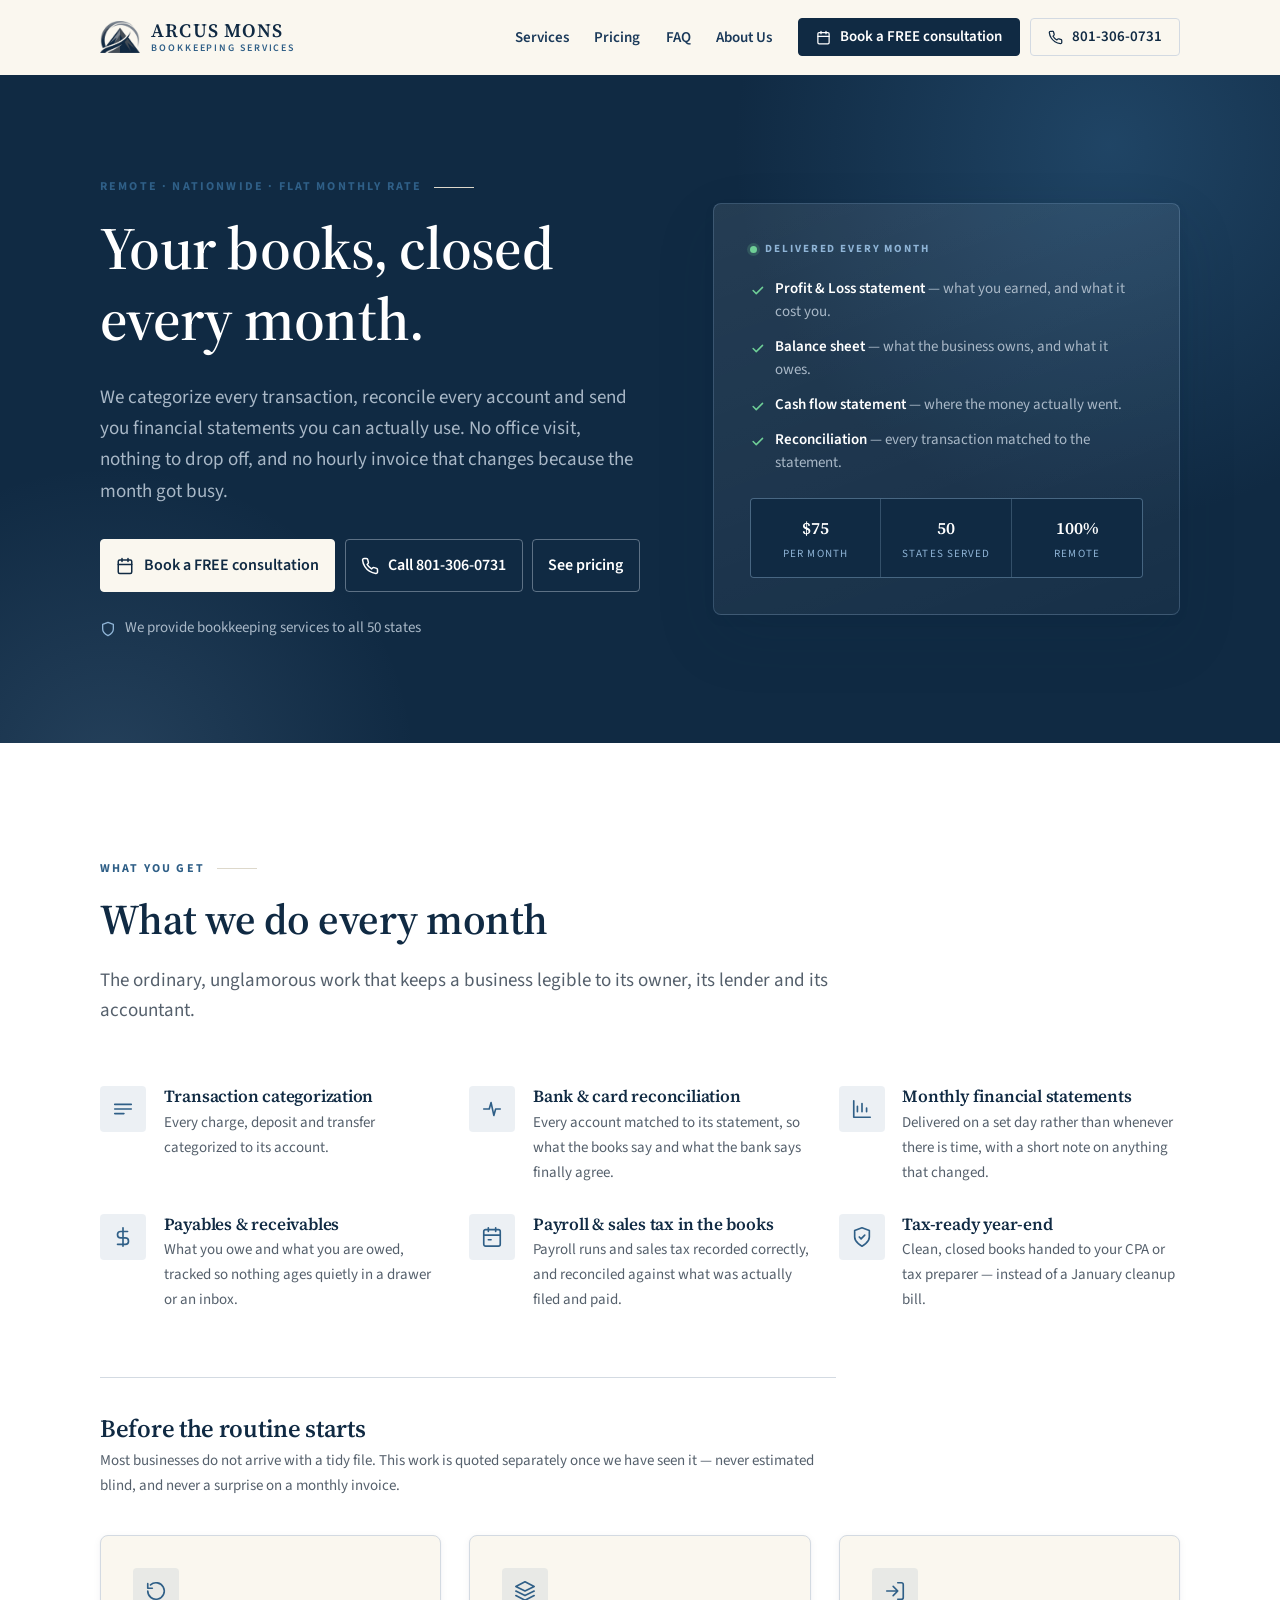
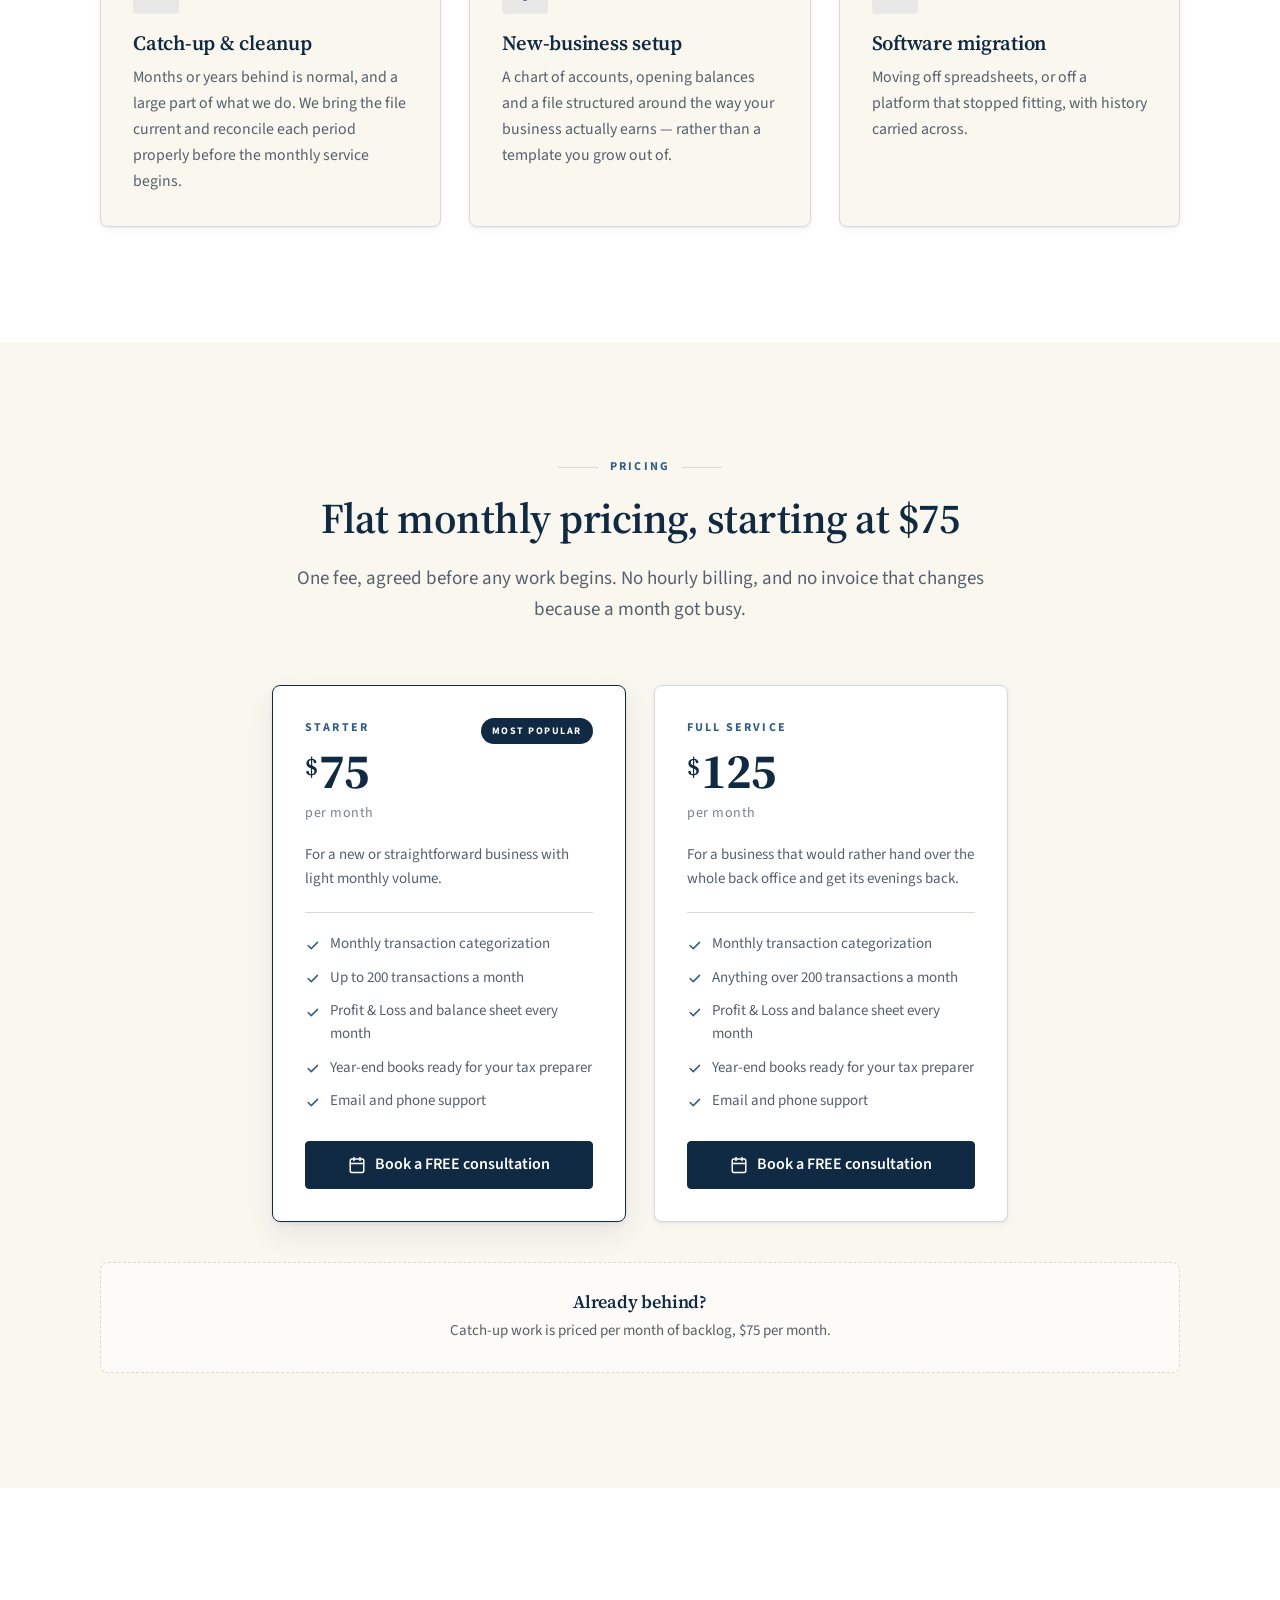
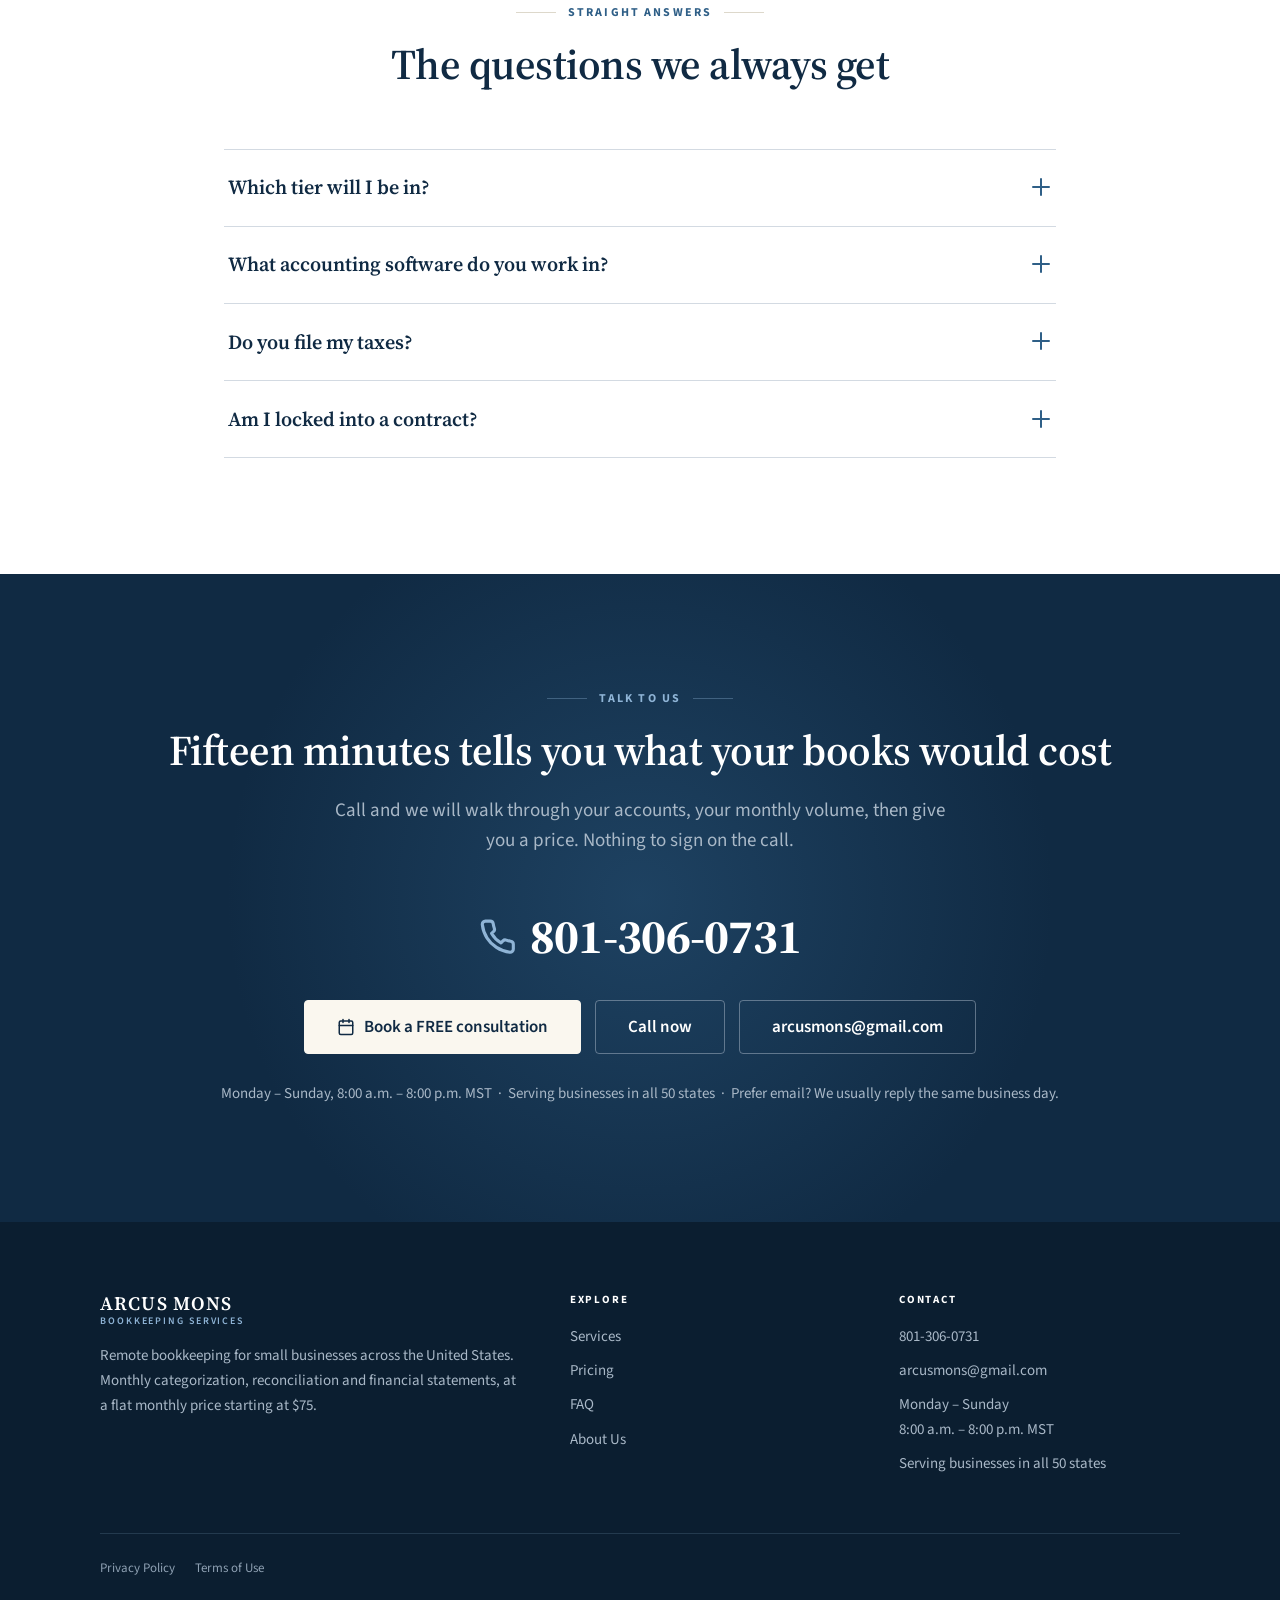
==== index.html @ cad673e1 "changed working" ====
<!DOCTYPE html>
<html lang="en">
<head>
<meta charset="utf-8">
<meta name="viewport" content="width=device-width, initial-scale=1, viewport-fit=cover">

<!-- Google tag (gtag.js) -->
<script async src="https://www.googletagmanager.com/gtag/js?id=AW-18416052351"></script>
<script>
  window.dataLayer = window.dataLayer || [];
  function gtag(){dataLayer.push(arguments);}
  gtag('js', new Date());
  gtag('config', 'AW-18416052351');
  gtag('config', 'G-J8EV4GTTF0');
</script>

<!--
  ==========================================================================
  No [PLACEHOLDER] text remains in this file. privacy.html and terms.html
  still carry a few — search those for "[PLACEHOLDER" if you touch them.

    www.arcusmons.com   the domain, used in the canonical link, the Open
                        Graph / Twitter URLs and the structured data below.
                        Also appears in sitemap.xml and robots.txt.

  Phone, email, hours and service area are live values. The phone number is
  written two ways on purpose: 801-306-0731 for display, and +18013060731 in
  every tel: link (E.164 — no dashes), which is what makes it tap-to-dial.

  Pricing: two tiers, both real prices — $75 Starter, $125 Full Service, split
  at 200 transactions a month.

  Five sections, each earning its place — see README §3. Before adding a
  new one, check the fact is not already stated somewhere above.
  ==========================================================================
-->

<title>Arcus Mons Bookkeeping Services | Remote Bookkeeping Nationwide, from $75/Month</title>
<meta name="description" content="Flat-rate remote bookkeeping starting at $75 a month. Monthly categorization, reconciliation and financial statements for small businesses in all 50 states. Call 801-306-0731.">
<meta name="author" content="Arcus Mons Bookkeeping Services">
<meta name="theme-color" content="#102a43">
<link rel="canonical" href="https://www.arcusmons.com/">

<!-- Icons -->
<link rel="icon" href="assets/img/favicon.ico" sizes="any">
<link rel="apple-touch-icon" href="assets/img/apple-touch-icon.png">

<!-- Open Graph / social -->
<meta property="og:type" content="website">
<meta property="og:site_name" content="Arcus Mons Bookkeeping Services">
<meta property="og:title" content="Your books, closed every month.">
<meta property="og:description" content="Flat-rate remote bookkeeping from $75 a month — categorization, reconciliation and financial statements for businesses in all 50 states.">
<meta property="og:url" content="https://www.arcusmons.com/">
<meta property="og:image" content="https://www.arcusmons.com/assets/img/icon-512.png">
<meta property="og:image:alt" content="The Arcus Mons mountain logo.">
<meta name="twitter:card" content="summary_large_image">
<meta name="twitter:title" content="Your books, closed every month.">
<meta name="twitter:description" content="Flat-rate remote bookkeeping from $75 a month — categorization, reconciliation and financial statements for businesses in all 50 states.">
<meta name="twitter:image" content="https://www.arcusmons.com/assets/img/icon-512.png">

<!-- Fonts -->
<link rel="preconnect" href="https://fonts.googleapis.com">
<link rel="preconnect" href="https://fonts.gstatic.com" crossorigin>
<link rel="stylesheet" href="https://fonts.googleapis.com/css2?family=Source+Sans+3:wght@400;600;700&amp;family=Source+Serif+4:opsz,wght@8..60,400;8..60,600;8..60,700&amp;display=swap">

<link rel="stylesheet" href="assets/css/styles.css?v=20261005">
<script>document.documentElement.classList.add('js');</script>
</head>

<body>
<a class="skip-link" href="#main">Skip to main content</a>

<!-- ======================================================================
     Header
     ====================================================================== -->
<header class="site-header" id="site-header">
  <div class="wrap header-inner">
    <a class="brand" href="#top" aria-label="Arcus Mons Bookkeeping Services — back to top">
      <img src="assets/img/arcus-mons-logo.png" alt="" width="40" height="32">
      <span class="brand-text">
        <span class="brand-name">Arcus Mons</span>
        <span class="brand-sub">Bookkeeping Services</span>
      </span>
    </a>

    <button class="nav-toggle" id="nav-toggle" type="button"
            aria-expanded="false" aria-controls="primary-nav" aria-label="Open menu">
      <span></span><span></span><span></span>
    </button>

    <nav class="nav" id="primary-nav" aria-label="Primary">
      <ul class="nav-list">
        <li><a href="#services">Services</a></li>
        <li><a href="#pricing">Pricing</a></li>
        <li><a href="#faq">FAQ</a></li>
        <li><a href="about.html">About Us</a></li>
      </ul>
      <div class="nav-cta">
        <a class="btn btn--primary btn--sm" href="https://calendly.com/arcusmons/30min" target="_blank" rel="noopener">
          <svg width="15" height="15" viewBox="0 0 24 24" fill="none" stroke="currentColor" stroke-width="2" stroke-linecap="round" stroke-linejoin="round" aria-hidden="true"><rect x="3" y="4" width="18" height="18" rx="2"/><path d="M16 2v4M8 2v4M3 10h18"/></svg>
          Book a FREE consultation
        </a>
        <a class="btn btn--ghost btn--sm" href="tel:+18013060731">
          <svg width="15" height="15" viewBox="0 0 24 24" fill="none" stroke="currentColor" stroke-width="2" stroke-linecap="round" stroke-linejoin="round" aria-hidden="true"><path d="M22 16.92v3a2 2 0 0 1-2.18 2 19.79 19.79 0 0 1-8.63-3.07 19.5 19.5 0 0 1-6-6 19.79 19.79 0 0 1-3.07-8.67A2 2 0 0 1 4.11 2h3a2 2 0 0 1 2 1.72c.13.96.36 1.9.7 2.81a2 2 0 0 1-.45 2.11L8.09 9.91a16 16 0 0 0 6 6l1.27-1.27a2 2 0 0 1 2.11-.45c.9.34 1.85.57 2.81.7A2 2 0 0 1 22 16.92z"/></svg>
          801-306-0731
        </a>
      </div>
    </nav>
  </div>
</header>

<main id="main">

<!-- ======================================================================
     1. Hero
     ====================================================================== -->
<section class="hero" id="top">
  <div class="wrap">
    <div class="hero-grid">
      <div>
        <p class="eyebrow">Remote &middot; Nationwide &middot; Flat monthly rate</p>
        <h1>Your books, closed every month.</h1>
        <p class="hero-lede">
          We categorize every transaction, reconcile every account and send you
          financial statements you can actually use. No office visit, nothing to drop off, and no
          hourly invoice that changes because the month got busy.
        </p>

        <div class="btn-row">
          <a class="btn btn--light btn--lg" href="https://calendly.com/arcusmons/30min" target="_blank" rel="noopener">
            <svg width="18" height="18" viewBox="0 0 24 24" fill="none" stroke="currentColor" stroke-width="2" stroke-linecap="round" stroke-linejoin="round" aria-hidden="true"><rect x="3" y="4" width="18" height="18" rx="2"/><path d="M16 2v4M8 2v4M3 10h18"/></svg>
            Book a FREE consultation
          </a>
          <a class="btn btn--outline-light btn--lg" href="tel:+18013060731">
            <svg width="18" height="18" viewBox="0 0 24 24" fill="none" stroke="currentColor" stroke-width="2" stroke-linecap="round" stroke-linejoin="round" aria-hidden="true"><path d="M22 16.92v3a2 2 0 0 1-2.18 2 19.79 19.79 0 0 1-8.63-3.07 19.5 19.5 0 0 1-6-6 19.79 19.79 0 0 1-3.07-8.67A2 2 0 0 1 4.11 2h3a2 2 0 0 1 2 1.72c.13.96.36 1.9.7 2.81a2 2 0 0 1-.45 2.11L8.09 9.91a16 16 0 0 0 6 6l1.27-1.27a2 2 0 0 1 2.11-.45c.9.34 1.85.57 2.81.7A2 2 0 0 1 22 16.92z"/></svg>
            Call 801-306-0731
          </a>
          <a class="btn btn--outline-light btn--lg" href="#pricing">See pricing</a>
        </div>

        <p class="hero-reassure">
          <svg width="16" height="16" viewBox="0 0 24 24" fill="none" stroke="currentColor" stroke-width="2" stroke-linecap="round" stroke-linejoin="round" aria-hidden="true"><path d="M12 22s8-4 8-10V5l-8-3-8 3v7c0 6 8 10 8 10z"/></svg>
          We provide bookkeeping services to all 50 states
        </p>
      </div>

      <div class="hero-panel">
        <p class="hero-panel-label"><span class="dot" aria-hidden="true"></span> Delivered every month</p>

        <ul class="hero-deliverables">
          <li>
            <svg width="15" height="15" viewBox="0 0 24 24" fill="none" stroke="currentColor" stroke-width="2.4" stroke-linecap="round" stroke-linejoin="round" aria-hidden="true"><path d="m5 12 5 5L20 7"/></svg>
            <span><strong>Profit &amp; Loss statement</strong> &mdash; what you earned, and what it cost you.</span>
          </li>
          <li>
            <svg width="15" height="15" viewBox="0 0 24 24" fill="none" stroke="currentColor" stroke-width="2.4" stroke-linecap="round" stroke-linejoin="round" aria-hidden="true"><path d="m5 12 5 5L20 7"/></svg>
            <span><strong>Balance sheet</strong> &mdash; what the business owns, and what it owes.</span>
          </li>
          <li>
            <svg width="15" height="15" viewBox="0 0 24 24" fill="none" stroke="currentColor" stroke-width="2.4" stroke-linecap="round" stroke-linejoin="round" aria-hidden="true"><path d="m5 12 5 5L20 7"/></svg>
            <span><strong>Cash flow statement</strong> &mdash; where the money actually went.</span>
          </li>
          <li>
            <svg width="15" height="15" viewBox="0 0 24 24" fill="none" stroke="currentColor" stroke-width="2.4" stroke-linecap="round" stroke-linejoin="round" aria-hidden="true"><path d="m5 12 5 5L20 7"/></svg>
            <span><strong>Reconciliation</strong> &mdash; every transaction matched to the statement.</span>
          </li>
        </ul>

        <ul class="hero-specs">
          <li><span class="k">$75</span><span class="v">Per month</span></li>
          <li><span class="k">50</span><span class="v">States served</span></li>
          <li><span class="k">100%</span><span class="v">Remote</span></li>
        </ul>
      </div>
    </div>
  </div>
</section>

<!-- ======================================================================
     2. Services — the monthly work, then the one-off work
     ====================================================================== -->
<section class="section section--white" id="services" aria-labelledby="services-heading">
  <div class="wrap">
    <div class="section-head reveal">
      <p class="eyebrow">What you get</p>
      <h2 id="services-heading">What we do every month</h2>
      <p class="lede">
        The ordinary, unglamorous work that keeps a business legible to its owner,
        its lender and its accountant.
      </p>
    </div>

    <div class="grid grid--3 reveal">
      <div class="feature">
        <div class="icon" aria-hidden="true">
          <svg viewBox="0 0 24 24" fill="none" stroke="currentColor" stroke-width="1.8" stroke-linecap="round" stroke-linejoin="round"><path d="M3 7h18M3 12h18M3 17h10"/></svg>
        </div>
        <div>
          <h3>Transaction categorization</h3>
          <p>Every charge, deposit and transfer categorized to its account.</p>
        </div>
      </div>

      <div class="feature">
        <div class="icon" aria-hidden="true">
          <svg viewBox="0 0 24 24" fill="none" stroke="currentColor" stroke-width="1.8" stroke-linecap="round" stroke-linejoin="round"><path d="M3 12h6l2-7 3 14 2-7h5"/></svg>
        </div>
        <div>
          <h3>Bank &amp; card reconciliation</h3>
          <p>Every account matched to its statement, so what the books say and what the bank says finally agree.</p>
        </div>
      </div>

      <div class="feature">
        <div class="icon" aria-hidden="true">
          <svg viewBox="0 0 24 24" fill="none" stroke="currentColor" stroke-width="1.8" stroke-linecap="round" stroke-linejoin="round"><path d="M3 3v18h18"/><path d="M7 15V9M12 15V6M17 15v-4"/></svg>
        </div>
        <div>
          <h3>Monthly financial statements</h3>
          <p>Delivered on a set day rather than whenever there is time, with a short note on anything that changed.</p>
        </div>
      </div>

      <div class="feature">
        <div class="icon" aria-hidden="true">
          <svg viewBox="0 0 24 24" fill="none" stroke="currentColor" stroke-width="1.8" stroke-linecap="round" stroke-linejoin="round"><path d="M12 2v20M17 6H9.5a3.5 3.5 0 0 0 0 7h5a3.5 3.5 0 0 1 0 7H6"/></svg>
        </div>
        <div>
          <h3>Payables &amp; receivables</h3>
          <p>What you owe and what you are owed, tracked so nothing ages quietly in a drawer or an inbox.</p>
        </div>
      </div>

      <div class="feature">
        <div class="icon" aria-hidden="true">
          <svg viewBox="0 0 24 24" fill="none" stroke="currentColor" stroke-width="1.8" stroke-linecap="round" stroke-linejoin="round"><rect x="3" y="4" width="18" height="18" rx="2"/><path d="M16 2v4M8 2v4M3 10h18M8 15h3"/></svg>
        </div>
        <div>
          <h3>Payroll &amp; sales tax in the books</h3>
          <p>Payroll runs and sales tax recorded correctly, and reconciled against what was actually filed and paid.</p>
        </div>
      </div>

      <div class="feature">
        <div class="icon" aria-hidden="true">
          <svg viewBox="0 0 24 24" fill="none" stroke="currentColor" stroke-width="1.8" stroke-linecap="round" stroke-linejoin="round"><path d="M12 22s8-4 8-10V5l-8-3-8 3v7c0 6 8 10 8 10z"/><path d="m9 12 2 2 4-4"/></svg>
        </div>
        <div>
          <h3>Tax-ready year-end</h3>
          <p>Clean, closed books handed to your CPA or tax preparer &mdash; instead of a January cleanup bill.</p>
        </div>
      </div>
    </div>

    <div class="subhead reveal">
      <h3>Before the routine starts</h3>
      <p>
        Most businesses do not arrive with a tidy file. This work is quoted
        separately once we have seen it &mdash; never estimated blind, and never a
        surprise on a monthly invoice.
      </p>
    </div>

    <div class="grid grid--3 reveal">
      <article class="card">
        <div class="icon" aria-hidden="true">
          <svg viewBox="0 0 24 24" fill="none" stroke="currentColor" stroke-width="1.8" stroke-linecap="round" stroke-linejoin="round"><path d="M3 12a9 9 0 1 0 3-6.7"/><path d="M3 4v5h5"/></svg>
        </div>
        <h3>Catch-up &amp; cleanup</h3>
        <p>Months or years behind is normal, and a large part of what we do. We bring the file current and reconcile each period properly before the monthly service begins.</p>
      </article>

      <article class="card">
        <div class="icon" aria-hidden="true">
          <svg viewBox="0 0 24 24" fill="none" stroke="currentColor" stroke-width="1.8" stroke-linecap="round" stroke-linejoin="round"><path d="M12 2 2 7l10 5 10-5z"/><path d="m2 17 10 5 10-5M2 12l10 5 10-5"/></svg>
        </div>
        <h3>New-business setup</h3>
        <p>A chart of accounts, opening balances and a file structured around the way your business actually earns &mdash; rather than a template you grow out of.</p>
      </article>

      <article class="card">
        <div class="icon" aria-hidden="true">
          <svg viewBox="0 0 24 24" fill="none" stroke="currentColor" stroke-width="1.8" stroke-linecap="round" stroke-linejoin="round"><path d="M15 3h4a2 2 0 0 1 2 2v14a2 2 0 0 1-2 2h-4"/><path d="m10 17 5-5-5-5M15 12H3"/></svg>
        </div>
        <h3>Software migration</h3>
        <p>Moving off spreadsheets, or off a platform that stopped fitting, with history carried across.</p>
      </article>
    </div>
  </div>
</section>

<!-- ======================================================================
     3. Pricing
     ====================================================================== -->
<section class="section section--cream" id="pricing" aria-labelledby="pricing-heading">
  <div class="wrap">
    <div class="section-head section-head--center reveal">
      <p class="eyebrow">Pricing</p>
      <h2 id="pricing-heading">Flat monthly pricing, starting at $75</h2>
      <p class="lede">
        One fee, agreed before any work begins. No hourly billing, and no invoice
        that changes because a month got busy.
      </p>
    </div>

    <div class="pricing reveal">

      <article class="price-card price-card--featured">
        <p class="price-flag">Most popular</p>
        <p class="price-tier">Starter</p>
        <p class="price-amount"><span class="currency">$</span>75</p>
        <p class="price-period">per month</p>
        <p class="price-desc">
          For a new or straightforward business with light monthly volume.
        </p>
        <ul class="price-features">
          <li>
            <svg width="15" height="15" viewBox="0 0 24 24" fill="none" stroke="currentColor" stroke-width="2.4" stroke-linecap="round" stroke-linejoin="round" aria-hidden="true"><path d="m5 12 5 5L20 7"/></svg>
            <span>Monthly transaction categorization</span>
          </li>
          <li>
            <svg width="15" height="15" viewBox="0 0 24 24" fill="none" stroke="currentColor" stroke-width="2.4" stroke-linecap="round" stroke-linejoin="round" aria-hidden="true"><path d="m5 12 5 5L20 7"/></svg>
            <span>Up to 200 transactions a month</span>
          </li>
          <li>
            <svg width="15" height="15" viewBox="0 0 24 24" fill="none" stroke="currentColor" stroke-width="2.4" stroke-linecap="round" stroke-linejoin="round" aria-hidden="true"><path d="m5 12 5 5L20 7"/></svg>
            <span>Profit &amp; Loss and balance sheet every month</span>
          </li>
          <li>
            <svg width="15" height="15" viewBox="0 0 24 24" fill="none" stroke="currentColor" stroke-width="2.4" stroke-linecap="round" stroke-linejoin="round" aria-hidden="true"><path d="m5 12 5 5L20 7"/></svg>
            <span>Year-end books ready for your tax preparer</span>
          </li>
          <li>
            <svg width="15" height="15" viewBox="0 0 24 24" fill="none" stroke="currentColor" stroke-width="2.4" stroke-linecap="round" stroke-linejoin="round" aria-hidden="true"><path d="m5 12 5 5L20 7"/></svg>
            <span>Email and phone support</span>
          </li>
        </ul>
        <div class="price-foot">
          <a class="btn btn--primary" href="https://calendly.com/arcusmons/30min" target="_blank" rel="noopener">
            <svg width="18" height="18" viewBox="0 0 24 24" fill="none" stroke="currentColor" stroke-width="2" stroke-linecap="round" stroke-linejoin="round" aria-hidden="true"><rect x="3" y="4" width="18" height="18" rx="2"/><path d="M16 2v4M8 2v4M3 10h18"/></svg>
            Book a FREE consultation
          </a>
        </div>
      </article>

      <article class="price-card">
        <p class="price-tier">Full service</p>
        <p class="price-amount"><span class="currency">$</span>125</p>
        <p class="price-period">per month</p>
        <p class="price-desc">
          For a business that would rather hand over the whole back office and get
          its evenings back.
        </p>
        <ul class="price-features">
          <li>
            <svg width="15" height="15" viewBox="0 0 24 24" fill="none" stroke="currentColor" stroke-width="2.4" stroke-linecap="round" stroke-linejoin="round" aria-hidden="true"><path d="m5 12 5 5L20 7"/></svg>
            <span>Monthly transaction categorization</span>
          </li>
          <li>
            <svg width="15" height="15" viewBox="0 0 24 24" fill="none" stroke="currentColor" stroke-width="2.4" stroke-linecap="round" stroke-linejoin="round" aria-hidden="true"><path d="m5 12 5 5L20 7"/></svg>
            <span>Anything over 200 transactions a month</span>
          </li>
          <li>
            <svg width="15" height="15" viewBox="0 0 24 24" fill="none" stroke="currentColor" stroke-width="2.4" stroke-linecap="round" stroke-linejoin="round" aria-hidden="true"><path d="m5 12 5 5L20 7"/></svg>
            <span>Profit &amp; Loss and balance sheet every month</span>
          </li>
          <li>
            <svg width="15" height="15" viewBox="0 0 24 24" fill="none" stroke="currentColor" stroke-width="2.4" stroke-linecap="round" stroke-linejoin="round" aria-hidden="true"><path d="m5 12 5 5L20 7"/></svg>
            <span>Year-end books ready for your tax preparer</span>
          </li>
          <li>
            <svg width="15" height="15" viewBox="0 0 24 24" fill="none" stroke="currentColor" stroke-width="2.4" stroke-linecap="round" stroke-linejoin="round" aria-hidden="true"><path d="m5 12 5 5L20 7"/></svg>
            <span>Email and phone support</span>
          </li>
        </ul>
        <div class="price-foot">
          <a class="btn btn--primary" href="https://calendly.com/arcusmons/30min" target="_blank" rel="noopener">
            <svg width="18" height="18" viewBox="0 0 24 24" fill="none" stroke="currentColor" stroke-width="2" stroke-linecap="round" stroke-linejoin="round" aria-hidden="true"><rect x="3" y="4" width="18" height="18" rx="2"/><path d="M16 2v4M8 2v4M3 10h18"/></svg>
            Book a FREE consultation
          </a>
        </div>
      </article>

    </div>

    <div class="price-aside reveal">
      <h3>Already behind?</h3>
      <p>
        Catch-up work is priced per month of backlog, $75 per month.
      </p>
    </div>
  </div>
</section>

<!-- ======================================================================
     4. FAQ
     ----------------------------------------------------------------------
     Only questions the page does not already answer elsewhere. Two of the
     four also live in the FAQPage JSON-LD at the bottom of this file —
     if you edit one, edit the other. See README §7.
     ====================================================================== -->
<section class="section section--white" id="faq" aria-labelledby="faq-heading">
  <div class="wrap">
    <div class="section-head section-head--center reveal">
      <p class="eyebrow">Straight answers</p>
      <h2 id="faq-heading">The questions we always get</h2>
    </div>

    <div class="faq reveal">
      <details class="faq-item">
        <summary>Which tier will I be in?<span class="faq-icon" aria-hidden="true"></span></summary>
        <div class="faq-answer">
          <p>Volume decides it. Up to 200 transactions a month sits comfortably in Starter. Past that, you are in Full Service.</p>
        </div>
      </details>

      <details class="faq-item">
        <summary>What accounting software do you work in?<span class="faq-icon" aria-hidden="true"></span></summary>
        <div class="faq-answer">
          <p>We only use QuickBooks online. If you use another software, we can transfer your books over.</p>
        </div>
      </details>

      <details class="faq-item">
        <summary>Do you file my taxes?<span class="faq-icon" aria-hidden="true"></span></summary>
        <div class="faq-answer">
          <p>We keep your books tax-ready all year and hand a clean, closed package to your CPA.</p>
        </div>
      </details>

      <details class="faq-item">
        <summary>Am I locked into a contract?<span class="faq-icon" aria-hidden="true"></span></summary>
        <div class="faq-answer">
          <p>No, our bookkeeping services are month to month. You can cancel at anytime.</p>
        </div>
      </details>
    </div>
  </div>
</section>

<!-- ======================================================================
     5. Final CTA
     ====================================================================== -->
<section class="section cta" id="contact" aria-labelledby="cta-heading">
  <div class="wrap">
    <p class="eyebrow eyebrow--center">Talk to us</p>
    <h2 id="cta-heading">Fifteen minutes tells you what your books would cost</h2>
    <p class="lede">
      Call and we will walk through your accounts, your monthly volume, then
      give you a price. Nothing to sign on the call.
    </p>

    <a class="cta-phone" href="tel:+18013060731">
      <svg viewBox="0 0 24 24" fill="none" stroke="currentColor" stroke-width="2" stroke-linecap="round" stroke-linejoin="round" aria-hidden="true"><path d="M22 16.92v3a2 2 0 0 1-2.18 2 19.79 19.79 0 0 1-8.63-3.07 19.5 19.5 0 0 1-6-6 19.79 19.79 0 0 1-3.07-8.67A2 2 0 0 1 4.11 2h3a2 2 0 0 1 2 1.72c.13.96.36 1.9.7 2.81a2 2 0 0 1-.45 2.11L8.09 9.91a16 16 0 0 0 6 6l1.27-1.27a2 2 0 0 1 2.11-.45c.9.34 1.85.57 2.81.7A2 2 0 0 1 22 16.92z"/></svg>
      801-306-0731
    </a>

    <div class="btn-row">
      <a class="btn btn--light btn--lg" href="https://calendly.com/arcusmons/30min" target="_blank" rel="noopener">
        <svg width="18" height="18" viewBox="0 0 24 24" fill="none" stroke="currentColor" stroke-width="2" stroke-linecap="round" stroke-linejoin="round" aria-hidden="true"><rect x="3" y="4" width="18" height="18" rx="2"/><path d="M16 2v4M8 2v4M3 10h18"/></svg>
        Book a FREE consultation
      </a>
      <a class="btn btn--outline-light btn--lg" href="tel:+18013060731">Call now</a>
      <a class="btn btn--outline-light btn--lg" href="mailto:arcusmons@gmail.com?subject=Bookkeeping%20enquiry&amp;body=Business%20name%3A%0AState%3A%0AWhat%20the%20business%20does%3A%0AAccounting%20software%20(if%20any)%3A%0AHow%20far%20behind%20the%20books%20are%3A%0ABest%20time%20to%20call%3A%0A">
        arcusmons@gmail.com
      </a>
    </div>

    <p class="cta-meta">
      Monday &ndash; Sunday, 8:00 a.m. &ndash; 8:00 p.m. MST &nbsp;&middot;&nbsp;
      Serving businesses in all 50 states &nbsp;&middot;&nbsp;
      Prefer email? We usually reply the same business day.
    </p>
  </div>
</section>

</main>

<!-- ======================================================================
     Footer
     ====================================================================== -->
<footer class="site-footer">
  <div class="wrap">
    <div class="footer-grid">
      <div>
        <div class="footer-brand">
          <span class="brand-text">
            <span class="brand-name">Arcus Mons</span>
            <span class="brand-sub">Bookkeeping Services</span>
          </span>
        </div>
        <p class="footer-about">
          Remote bookkeeping for small businesses across the United States.
          Monthly categorization, reconciliation and financial statements, at a
          flat monthly price starting at $75.
        </p>
      </div>

      <div class="footer-col">
        <h4>Explore</h4>
        <ul>
          <li><a href="#services">Services</a></li>
          <li><a href="#pricing">Pricing</a></li>
          <li><a href="#faq">FAQ</a></li>
          <li><a href="about.html">About Us</a></li>
        </ul>
      </div>

      <div class="footer-col">
        <h4>Contact</h4>
        <ul>
          <li><a href="tel:+18013060731">801-306-0731</a></li>
          <li><a href="mailto:arcusmons@gmail.com">arcusmons@gmail.com</a></li>
          <li>Monday &ndash; Sunday<br>8:00 a.m. &ndash; 8:00 p.m. MST</li>
          <li>Serving businesses in all 50 states</li>
        </ul>
      </div>
    </div>

    <div class="footer-bottom">
      <ul class="footer-legal">
        <li><a href="privacy.html">Privacy Policy</a></li>
        <li><a href="terms.html">Terms of Use</a></li>
      </ul>
    </div>
  </div>
</footer>

<button class="to-top" id="to-top" type="button" aria-label="Back to top">
  <svg width="18" height="18" viewBox="0 0 24 24" fill="none" stroke="currentColor" stroke-width="2" stroke-linecap="round" stroke-linejoin="round" aria-hidden="true"><path d="M12 19V5M5 12l7-7 7 7"/></svg>
</button>

<!-- Structured data -->
<script type="application/ld+json">
{
  "@context": "https://schema.org",
  "@graph": [
    {
      "@type": "AccountingService",
      "@id": "https://www.arcusmons.com/#organization",
      "name": "Arcus Mons Bookkeeping Services",
      "url": "https://www.arcusmons.com/",
      "logo": "https://www.arcusmons.com/assets/img/icon-512.png",
      "image": "https://www.arcusmons.com/assets/img/icon-512.png",
      "description": "Arcus Mons provides remote monthly bookkeeping for small businesses across the United States: transaction categorization, account reconciliation, financial statements, catch-up work and tax-ready year-end books.",
      "telephone": "+1-801-306-0731",
      "email": "arcusmons@gmail.com",
      "priceRange": "$$",
      "areaServed": {
        "@type": "Country",
        "name": "United States"
      },
      "makesOffer": {
        "@type": "Offer",
        "name": "Monthly bookkeeping",
        "description": "Ongoing monthly bookkeeping: transaction categorization, account reconciliation and financial statements.",
        "priceSpecification": {
          "@type": "UnitPriceSpecification",
          "price": "75",
          "priceCurrency": "USD",
          "unitText": "MONTH"
        }
      },
      "openingHoursSpecification": [{
        "@type": "OpeningHoursSpecification",
        "dayOfWeek": ["Monday", "Tuesday", "Wednesday", "Thursday", "Friday", "Saturday", "Sunday"],
        "opens": "08:00",
        "closes": "20:00"
      }]
    },
    {
      "@type": "WebSite",
      "@id": "https://www.arcusmons.com/#website",
      "url": "https://www.arcusmons.com/",
      "name": "Arcus Mons Bookkeeping Services",
      "publisher": { "@id": "https://www.arcusmons.com/#organization" }
    },
    {
      "@type": "FAQPage",
      "@id": "https://www.arcusmons.com/#faq",
      "mainEntity": [
        {
          "@type": "Question",
          "name": "Which tier will I be in?",
          "acceptedAnswer": {
            "@type": "Answer",
            "text": "Volume decides it. Up to 200 transactions a month sits comfortably in Starter. Past that, you are in Full Service."
          }
        },
        {
          "@type": "Question",
          "name": "Do you file my taxes?",
          "acceptedAnswer": {
            "@type": "Answer",
            "text": "We keep your books tax-ready all year and hand a clean, closed package to your CPA."
          }
        }
      ]
    }
  ]
}
</script>

<script src="assets/js/main.js?v=20261006" defer></script>
</body>
</html>
---- assets/css/styles.css ----
/* ==========================================================================
   Arcus Mons Bookkeeping Services — site stylesheet
   Palette and type sampled from "Arcus Mons AI Systems V1.5.pptx"
   ========================================================================== */

/* --------------------------------------------------------------------------
   1. Design tokens
   -------------------------------------------------------------------------- */
:root {
  /* Brand colours (sampled from the deck) */
  --navy-900: #0b1e30;
  --navy-800: #102a43;
  --navy-700: #1b3a5a;
  --navy-600: #2a4c6e;
  --blue-500: #2f5f87;
  --blue-300: #8fb4d6;
  --blue-200: #a9b8c7;
  --cream:    #faf7ef;
  --sand:     #ddd8cb;
  --mist:     #f1f3f6;
  --line:     #d3dae2;
  --slate:    #55606c;
  --muted:    #78838f;
  --white:    #ffffff;

  /* Semantic */
  --bg: var(--cream);
  --text: var(--slate);
  --heading: var(--navy-800);
  --rule: var(--line);

  /* Type */
  --font-serif: "Source Serif 4", Cambria, Georgia, "Times New Roman", serif;
  --font-sans: "Source Sans 3", Calibri, "Segoe UI", system-ui, -apple-system, sans-serif;

  /* Rhythm */
  --wrap: 1160px;
  --gutter: clamp(1.25rem, 4vw, 2.5rem);
  --section-y: clamp(4rem, 9vw, 7.5rem);
  --radius: 4px;
  --radius-lg: 8px;

  /* Elevation */
  --shadow-sm: 0 1px 2px rgba(16, 42, 67, .06), 0 2px 8px rgba(16, 42, 67, .05);
  --shadow-md: 0 2px 4px rgba(16, 42, 67, .06), 0 12px 28px rgba(16, 42, 67, .09);
  --shadow-lg: 0 4px 10px rgba(16, 42, 67, .08), 0 24px 60px rgba(16, 42, 67, .14);

  --header-h: 74px;
  --ease: cubic-bezier(.22, .61, .36, 1);

  /* Non-zero only where the page actually runs under system UI (installed to
     the home screen); 0 in normal browsing, so these rules cost nothing. */
  --safe-top: env(safe-area-inset-top, 0px);
}

/* --------------------------------------------------------------------------
   2. Reset / base
   -------------------------------------------------------------------------- */
*, *::before, *::after { box-sizing: border-box; }

html {
  -webkit-text-size-adjust: 100%;
  scroll-behavior: smooth;
  scroll-padding-top: calc(var(--header-h) + 16px);
  scroll-padding-top: calc(var(--header-h) + var(--safe-top) + 16px);
}

body {
  margin: 0;
  background: var(--bg);
  color: var(--text);
  font-family: var(--font-sans);
  font-size: 1.0625rem;
  line-height: 1.65;
  -webkit-font-smoothing: antialiased;
  -moz-osx-font-smoothing: grayscale;
  overflow-wrap: break-word;
  /* Sticky footer: short pages (404) still paint their footer at the bottom
     of the screen instead of leaving a band of page background below it. */
  min-height: 100vh;
  min-height: 100dvh;
  display: flex;
  flex-direction: column;
}
body > main { flex: 1 0 auto; display: flex; flex-direction: column; }
body > .site-footer { flex-shrink: 0; }
/* A single-section page (404) hands its spare height to that section, so the
   band above the footer stays the section's own colour rather than page bg.
   :only-child keeps this off multi-section pages, which have no spare height. */
body > main > .section:only-child {
  flex: 1 0 auto;
  display: flex;
  flex-direction: column;
  justify-content: center;
}

img, svg { max-width: 100%; height: auto; display: block; }

h1, h2, h3, h4 {
  font-family: var(--font-serif);
  color: var(--heading);
  font-weight: 600;
  line-height: 1.18;
  letter-spacing: -.012em;
  margin: 0 0 .5em;
  text-wrap: balance;
}

h1 { font-size: clamp(2.25rem, 5.4vw, 3.75rem); }
h2 { font-size: clamp(1.75rem, 3.7vw, 2.65rem); }
h3 { font-size: clamp(1.125rem, 1.6vw, 1.3rem); }
h4 { font-size: 1.0625rem; }

p { margin: 0 0 1.1em; }
p:last-child { margin-bottom: 0; }

a { color: var(--blue-500); text-decoration-thickness: 1px; text-underline-offset: 3px; }
a:hover { color: var(--navy-800); }

/* ol is reset alongside ul so list-style:none lists align with the headings
   above them instead of keeping the browser's 40px marker indent. */
ul, ol { margin: 0; padding: 0; }

strong { color: var(--navy-800); font-weight: 600; }

/* Keep the tap flash subtle and on-brand, and skip the click delay. */
a, button, summary, [role="button"] {
  -webkit-tap-highlight-color: rgba(16, 42, 67, .12);
  touch-action: manipulation;
}

:focus-visible {
  outline: 3px solid var(--blue-500);
  outline-offset: 3px;
  border-radius: 2px;
}

.skip-link {
  position: absolute;
  left: 50%;
  top: 0;
  transform: translate(-50%, -120%);
  z-index: 200;
  background: var(--navy-800);
  color: var(--white);
  padding: .75rem 1.25rem;
  border-radius: 0 0 var(--radius) var(--radius);
  font-weight: 600;
  text-decoration: none;
  transition: transform .2s var(--ease);
}
.skip-link:focus { transform: translate(-50%, 0); color: var(--white); }

/* --------------------------------------------------------------------------
   3. Layout primitives
   -------------------------------------------------------------------------- */
.wrap {
  width: 100%;
  max-width: var(--wrap);
  margin-inline: auto;
  padding-inline: var(--gutter);
  /* With viewport-fit=cover the page runs under the notch and the rounded
     corners in landscape; hold the gutter clear of both. */
  padding-left: max(var(--gutter), env(safe-area-inset-left, 0px));
  padding-right: max(var(--gutter), env(safe-area-inset-right, 0px));
}
.wrap--narrow { max-width: 900px; }

.section { padding-block: var(--section-y); }
.section--tight { padding-block: clamp(3rem, 6vw, 4.5rem); }

.section--cream { background: var(--cream); }
.section--white { background: var(--white); }
.section--mist  { background: var(--mist); }

.section--navy {
  background: var(--navy-800);
  color: var(--blue-200);
}
.section--navy h2,
.section--navy h3,
.section--navy h4 { color: var(--white); }
.section--navy strong { color: var(--white); }
/* :not(.btn) so buttons keep their own foreground colour on dark sections. */
.section--navy a:not(.btn) { color: var(--blue-300); }

/* Section heading block */
.eyebrow {
  font-family: var(--font-sans);
  font-size: .75rem;
  font-weight: 700;
  letter-spacing: .18em;
  text-transform: uppercase;
  color: var(--blue-500);
  margin: 0 0 1rem;
  display: flex;
  align-items: center;
  gap: .75rem;
}
.eyebrow::after {
  content: "";
  flex: 0 0 40px;
  height: 1px;
  background: var(--sand);
}
.section--navy .eyebrow,
.cta .eyebrow { color: var(--blue-300); }
.section--navy .eyebrow::after,
.section--navy .eyebrow::before,
.cta .eyebrow::after,
.cta .eyebrow::before { background: rgba(143, 180, 214, .35); }

/* On a phone a long left-aligned eyebrow wraps and strands its 40px rule out
   to the right. Centred eyebrows are short, so they keep theirs. */
@media (max-width: 480px) {
  .hero .eyebrow::after,
  .section-head:not(.section-head--center) .eyebrow::after { display: none; }
}

/* Centred eyebrow outside a .section-head--center block */
.eyebrow--center { justify-content: center; }
.eyebrow--center::before {
  content: "";
  flex: 0 0 40px;
  height: 1px;
  background: var(--sand);
}

.section-head { max-width: 46rem; margin-bottom: clamp(2.5rem, 5vw, 3.75rem); }
.section-head--center { margin-inline: auto; text-align: center; }
.section-head--center .eyebrow { justify-content: center; }
.section-head--center .eyebrow::before {
  content: "";
  flex: 0 0 40px;
  height: 1px;
  background: var(--sand);
}
.section--navy .section-head--center .eyebrow::before { background: rgba(143, 180, 214, .35); }

.lede {
  font-size: clamp(1.0625rem, 1.5vw, 1.1875rem);
  line-height: 1.6;
  color: var(--slate);
  margin-bottom: 0;
}
.section--navy .lede,
.cta .lede { color: var(--blue-200); }

.section-note {
  margin-top: clamp(2rem, 4vw, 3rem);
  padding-top: 1.75rem;
  border-top: 1px solid var(--rule);
  font-family: var(--font-serif);
  font-size: clamp(1.0625rem, 1.7vw, 1.25rem);
  font-style: italic;
  color: var(--navy-700);
  text-align: center;
}
.section--navy .section-note {
  border-top-color: rgba(143, 180, 214, .25);
  color: var(--blue-300);
}

/* Grids */
.grid { display: grid; gap: clamp(1.25rem, 2.4vw, 1.75rem); }
.grid--2 { grid-template-columns: repeat(2, minmax(0, 1fr)); }
.grid--3 { grid-template-columns: repeat(3, minmax(0, 1fr)); }
.grid--4 { grid-template-columns: repeat(4, minmax(0, 1fr)); }

@media (max-width: 900px) {
  .grid--3, .grid--4 { grid-template-columns: repeat(2, minmax(0, 1fr)); }
}
@media (max-width: 600px) {
  .grid--2, .grid--3, .grid--4 { grid-template-columns: minmax(0, 1fr); }
}

/* --------------------------------------------------------------------------
   4. Buttons
   -------------------------------------------------------------------------- */
.btn {
  --btn-bg: var(--navy-800);
  --btn-fg: var(--white);
  --btn-bd: var(--navy-800);
  display: inline-flex;
  align-items: center;
  justify-content: center;
  gap: .6rem;
  padding: .85rem 1.6rem;
  background: var(--btn-bg);
  color: var(--btn-fg);
  border: 1px solid var(--btn-bd);
  border-radius: var(--radius);
  font-family: var(--font-sans);
  font-size: 1rem;
  font-weight: 600;
  line-height: 1.2;
  text-decoration: none;
  cursor: pointer;
  white-space: nowrap;
  transition: background-color .18s var(--ease), color .18s var(--ease),
              border-color .18s var(--ease), transform .18s var(--ease),
              box-shadow .18s var(--ease);
}
.btn:hover {
  color: var(--btn-fg);
  transform: translateY(-1px);
  box-shadow: var(--shadow-md);
}
.btn:active { transform: translateY(0); box-shadow: none; }
.btn svg { flex: 0 0 auto; }

.btn--primary:hover { --btn-bg: var(--navy-700); --btn-bd: var(--navy-700); }

.btn--ghost {
  --btn-bg: transparent;
  --btn-fg: var(--navy-800);
  --btn-bd: var(--line);
}
.btn--ghost:hover { --btn-bg: var(--white); --btn-bd: var(--navy-800); }

.btn--light {
  --btn-bg: var(--cream);
  --btn-fg: var(--navy-800);
  --btn-bd: var(--cream);
}
.btn--light:hover { --btn-bg: var(--white); --btn-bd: var(--white); }

.btn--outline-light {
  --btn-bg: transparent;
  --btn-fg: var(--white);
  --btn-bd: rgba(169, 184, 199, .5);
}
.btn--outline-light:hover { --btn-bd: var(--white); --btn-bg: rgba(255, 255, 255, .08); }

.btn--sm { padding: .55rem 1.05rem; font-size: .9375rem; }
.btn--lg { padding: 1rem 2rem; font-size: 1.0625rem; }

.btn-row {
  display: flex;
  flex-wrap: wrap;
  gap: .875rem;
  align-items: center;
}
/* Once the row has to stack, ragged button widths read as an accident.
   Give each one the full column instead — and a bigger tap target. */
@media (max-width: 480px) {
  .btn-row { gap: .75rem; }
  .btn-row > .btn { width: 100%; }
  .btn--lg { padding: 1rem 1.25rem; }
}

/* --------------------------------------------------------------------------
   5. Header
   -------------------------------------------------------------------------- */
.site-header {
  position: sticky;
  top: 0;
  z-index: 100;
  background: rgba(250, 247, 239, .93);
  border-bottom: 1px solid transparent;
  padding-top: var(--safe-top);
  transition: box-shadow .25s var(--ease), border-color .25s var(--ease);
}
@supports (backdrop-filter: blur(8px)) or (-webkit-backdrop-filter: blur(8px)) {
  .site-header {
    -webkit-backdrop-filter: saturate(1.4) blur(10px);
    backdrop-filter: saturate(1.4) blur(10px);
  }
}
.site-header.is-stuck {
  border-bottom-color: var(--rule);
  box-shadow: 0 1px 16px rgba(16, 42, 67, .07);
}

.header-inner {
  min-height: var(--header-h);
  display: flex;
  align-items: center;
  gap: 1.5rem;
}

.brand {
  display: inline-flex;
  align-items: center;
  gap: .7rem;
  text-decoration: none;
  color: var(--navy-800);
  margin-right: auto;
  flex-shrink: 0;
  padding-block: .5rem;
}
.brand:hover { color: var(--navy-800); }
.brand img { width: 40px; }
.brand-text { display: flex; flex-direction: column; line-height: 1.05; }
.brand-name {
  font-family: var(--font-serif);
  font-size: 1.1875rem;
  font-weight: 600;
  letter-spacing: .06em;
  text-transform: uppercase;
}
.brand-sub {
  font-size: .625rem;
  font-weight: 600;
  letter-spacing: .19em;
  text-transform: uppercase;
  color: var(--blue-500);
  margin-top: .2em;
}

.nav { display: flex; align-items: center; gap: clamp(.75rem, 2vw, 1.9rem); }
.nav-list {
  display: flex;
  align-items: center;
  gap: clamp(.75rem, 2vw, 1.9rem);
  list-style: none;
}
.nav-list a {
  position: relative;
  color: var(--navy-700);
  font-size: .9375rem;
  font-weight: 600;
  text-decoration: none;
  padding: .4rem 0;
  transition: color .18s var(--ease);
}
.nav-list a::after {
  content: "";
  position: absolute;
  left: 0;
  right: 0;
  bottom: -2px;
  height: 2px;
  background: var(--blue-500);
  transform: scaleX(0);
  transform-origin: left;
  transition: transform .22s var(--ease);
}
.nav-list a:hover { color: var(--navy-800); }
.nav-list a:hover::after,
.nav-list a.is-active::after { transform: scaleX(1); }
.nav-list a.is-active { color: var(--navy-800); }

.nav-cta { display: flex; align-items: center; gap: .6rem; }

.nav-toggle {
  display: none;
  flex-direction: column;
  justify-content: center;
  gap: 5px;
  width: 44px;
  height: 44px;
  padding: 0 10px;
  background: transparent;
  border: 1px solid var(--line);
  border-radius: var(--radius);
  cursor: pointer;
}
.nav-toggle span {
  display: block;
  height: 2px;
  width: 100%;
  background: var(--navy-800);
  border-radius: 2px;
  transition: transform .22s var(--ease), opacity .18s var(--ease);
}
.nav-toggle[aria-expanded="true"] span:nth-child(1) { transform: translateY(7px) rotate(45deg); }
.nav-toggle[aria-expanded="true"] span:nth-child(2) { opacity: 0; }
.nav-toggle[aria-expanded="true"] span:nth-child(3) { transform: translateY(-7px) rotate(-45deg); }

@media (max-width: 1000px) {
  .nav-toggle { display: flex; }
  .nav {
    position: fixed;
    inset: var(--header-h) 0 auto 0;
    top: calc(var(--header-h) + var(--safe-top));
    flex-direction: column;
    align-items: stretch;
    gap: 0;
    background: var(--cream);
    border-bottom: 1px solid var(--rule);
    box-shadow: var(--shadow-lg);
    padding: 1rem var(--gutter) 1.75rem;
    max-height: calc(100vh - var(--header-h));
    /* dvh so the panel measures the visible viewport, not the one hidden
       behind a mobile browser's collapsing toolbar. */
    max-height: calc(100dvh - var(--header-h) - var(--safe-top));
    overflow-y: auto;
    -webkit-overflow-scrolling: touch;
    padding-bottom: max(1.75rem, env(safe-area-inset-bottom, 0px));
    transform: translateY(-8px);
    opacity: 0;
    visibility: hidden;
    transition: opacity .2s var(--ease), transform .2s var(--ease), visibility .2s;
  }
  .nav.is-open { opacity: 1; visibility: visible; transform: translateY(0); }
  .nav-list { flex-direction: column; align-items: stretch; gap: 0; }
  .nav-list a {
    display: block;
    padding: .9rem .25rem;
    font-size: 1.0625rem;
    border-bottom: 1px solid var(--rule);
  }
  .nav-list a::after { display: none; }
  .nav-list a.is-active { color: var(--blue-500); }
  /* Scoped to .nav: 404.html puts a .nav-cta straight in the header bar with
     no collapsing panel, and it must stay a centred, content-width button. */
  .nav .nav-cta { flex-direction: column; align-items: stretch; margin-top: 1.25rem; }
  .nav .nav-cta .btn { width: 100%; }
}

/* On 404.html the phone button sits in the header bar next to the brand with
   no collapsing panel to hide in, and the pair overruns a small screen.
   Trim the button's side padding first; only the narrowest phones also need
   a smaller lock-up. The button keeps a full-height tap target throughout. */
@media (max-width: 480px) {
  .header-inner { gap: .75rem; }
  .brand { flex-shrink: 1; min-width: 0; }
  .header-inner > .nav-cta .btn--sm { padding: .6rem .8rem; }
}
@media (max-width: 360px) {
  .brand img { width: 34px; }
  .brand-name { font-size: 1rem; letter-spacing: .05em; }
}

/* --------------------------------------------------------------------------
   6. Hero
   -------------------------------------------------------------------------- */
.hero {
  position: relative;
  background: var(--navy-800);
  color: var(--blue-200);
  overflow: hidden;
  padding-block: clamp(3.5rem, 8vw, 6.5rem);
}
.hero::before,
.hero::after {
  content: "";
  position: absolute;
  border-radius: 50%;
  pointer-events: none;
}
.hero::before {
  width: 780px; height: 780px;
  top: -320px; right: -220px;
  background: radial-gradient(circle, rgba(47, 95, 135, .5) 0%, rgba(16, 42, 67, 0) 68%);
}
.hero::after {
  width: 620px; height: 620px;
  bottom: -340px; left: -200px;
  background: radial-gradient(circle, rgba(143, 180, 214, .16) 0%, rgba(16, 42, 67, 0) 70%);
}
.hero > .wrap { position: relative; z-index: 1; }

.hero-grid {
  display: grid;
  grid-template-columns: minmax(0, 1.08fr) minmax(0, .92fr);
  gap: clamp(2rem, 5vw, 4rem);
  align-items: center;
}
@media (max-width: 980px) {
  .hero-grid { grid-template-columns: minmax(0, 1fr); }
}

.hero h1 { color: var(--white); margin-bottom: .45em; }

/* The base rule paints <strong> navy, which is invisible on the navy hero.
   .section--navy has its own override; .hero is not one, so it needs this. */
.hero strong { color: var(--white); }

.hero-lede {
  font-size: clamp(1.0625rem, 1.6vw, 1.1875rem);
  color: var(--blue-200);
  max-width: 34rem;
  margin-bottom: 2rem;
}

.hero .btn-row { margin-bottom: 1.5rem; }
/* Three buttons share the hero's text column; trimmed so they sit on one line.
   Wrapping stays on as the fallback so nothing ever overflows. */
@media (min-width: 481px) {
  .hero .btn-row { gap: .6rem; }
  .hero .btn-row > .btn { padding-inline: .95rem; font-size: 1rem; white-space: nowrap; }
}

.hero-reassure {
  font-size: .9375rem;
  color: var(--blue-200);
  display: flex;
  align-items: flex-start;
  gap: .55rem;
  margin: 0;
}
.hero-reassure svg { color: var(--blue-300); flex: 0 0 auto; margin-top: .28rem; }

/* Hero product panel */
.hero-panel {
  position: relative;
  background: linear-gradient(160deg, rgba(255, 255, 255, .09), rgba(255, 255, 255, .03));
  border: 1px solid rgba(143, 180, 214, .25);
  border-radius: var(--radius-lg);
  padding: clamp(1.5rem, 3vw, 2.25rem);
  box-shadow: var(--shadow-lg);
}
.hero-panel-label {
  font-size: .6875rem;
  font-weight: 700;
  letter-spacing: .17em;
  text-transform: uppercase;
  color: var(--blue-300);
  margin-bottom: 1.25rem;
  display: flex;
  align-items: center;
  gap: .55rem;
}
.hero-panel-label .dot {
  width: 7px; height: 7px;
  border-radius: 50%;
  background: #6fcf97;
  box-shadow: 0 0 0 3px rgba(111, 207, 151, .18);
}
/* The list of what lands in the client's inbox each month. Sits between the
   panel label and the .hero-specs strip, both of which carry their own
   margins — so this one adds none of its own. */
.hero-deliverables {
  list-style: none;
  display: grid;
  gap: .8rem;
  margin: 0;
}
.hero-deliverables li {
  display: flex;
  gap: .65rem;
  align-items: flex-start;
  font-size: .9375rem;
  line-height: 1.5;
  color: var(--blue-200);
}
.hero-deliverables svg {
  flex: 0 0 auto;
  margin-top: .3rem;
  color: #6fcf97;
}

.hero-specs {
  display: grid;
  grid-template-columns: repeat(3, minmax(0, 1fr));
  gap: 1px;
  margin-top: 1.5rem;
  background: rgba(143, 180, 214, .22);
  border: 1px solid rgba(143, 180, 214, .22);
  border-radius: var(--radius);
  overflow: hidden;
  list-style: none;
}
.hero-specs li {
  background: var(--navy-800);
  padding: .9rem .5rem;
  text-align: center;
}
.hero-specs .k {
  display: block;
  font-family: var(--font-serif);
  font-size: 1.0625rem;
  font-weight: 600;
  color: var(--white);
}
.hero-specs .v {
  display: block;
  font-size: .6875rem;
  letter-spacing: .1em;
  text-transform: uppercase;
  color: var(--blue-300);
  margin-top: .2rem;
}
/* Three cells across a phone leaves ~75px each; ease the padding and tracking
   so the longest label ("Wide & deep") stays on one line. */
@media (max-width: 480px) {
  .hero-panel { padding: 1.25rem; }
  .hero-specs li { padding: .8rem .3rem; }
  .hero-specs .v { letter-spacing: .04em; font-size: .625rem; }
}

/* --------------------------------------------------------------------------
   7. Cards
   -------------------------------------------------------------------------- */
.card {
  background: var(--white);
  border: 1px solid var(--rule);
  border-radius: var(--radius-lg);
  padding: clamp(1.5rem, 2.6vw, 2rem);
  box-shadow: var(--shadow-sm);
  transition: transform .22s var(--ease), box-shadow .22s var(--ease),
              border-color .22s var(--ease);
}
.card:hover {
  transform: translateY(-3px);
  box-shadow: var(--shadow-md);
  border-color: var(--blue-300);
}
.card h3 { margin-bottom: .5rem; }
.card p { font-size: .9875rem; margin-bottom: 0; color: var(--slate); }

.section--white .card { background: var(--cream); }

.icon {
  width: 46px;
  height: 46px;
  display: grid;
  place-items: center;
  border-radius: var(--radius);
  background: rgba(47, 95, 135, .09);
  color: var(--blue-500);
  margin-bottom: 1.1rem;
}
.icon svg { width: 22px; height: 22px; }

.section--navy .card {
  background: rgba(255, 255, 255, .045);
  border-color: rgba(143, 180, 214, .22);
  box-shadow: none;
}
.section--navy .card:hover { border-color: rgba(143, 180, 214, .5); }
.section--navy .card p { color: var(--blue-200); }
.section--navy .icon { background: rgba(143, 180, 214, .14); color: var(--blue-300); }

/* A second heading inside an existing section — lets one section carry two
   related blocks (the monthly work, then the one-off work) instead of
   spending a whole new band on the smaller of the two. */
.subhead {
  max-width: 46rem;
  margin-top: clamp(2.75rem, 5vw, 4rem);
  padding-top: clamp(1.75rem, 3vw, 2.25rem);
  border-top: 1px solid var(--rule);
  margin-bottom: clamp(1.75rem, 3vw, 2.25rem);
}
.subhead h3 {
  font-size: clamp(1.25rem, 2.2vw, 1.55rem);
  margin-bottom: .4rem;
}
.subhead p { margin: 0; font-size: .9375rem; }
.section--navy .subhead { border-top-color: rgba(143, 180, 214, .25); }

/* Feature rows (icon + text) */
.feature { display: flex; gap: 1.1rem; align-items: flex-start; }
.feature .icon { flex: 0 0 46px; margin-bottom: 0; }
.feature h3 { font-size: 1.0625rem; margin-bottom: .3rem; }
.feature p { font-size: .9375rem; margin-bottom: 0; }

/* --------------------------------------------------------------------------
   8. FAQ
   -------------------------------------------------------------------------- */
.faq { max-width: 52rem; margin-inline: auto; }
.faq-item { border-bottom: 1px solid var(--rule); }
.faq-item:first-child { border-top: 1px solid var(--rule); }
.faq-item > summary {
  list-style: none;
  cursor: pointer;
  display: flex;
  align-items: flex-start;
  justify-content: space-between;
  gap: 1.5rem;
  padding: 1.35rem .25rem;
  font-family: var(--font-serif);
  font-size: clamp(1.0625rem, 1.7vw, 1.25rem);
  font-weight: 600;
  color: var(--navy-800);
  transition: color .18s var(--ease);
}
.faq-item > summary::-webkit-details-marker { display: none; }
.faq-item > summary::marker { content: ""; }
.faq-item > summary:hover { color: var(--blue-500); }
.faq-icon {
  flex: 0 0 22px;
  width: 22px; height: 22px;
  margin-top: .3rem;
  position: relative;
}
.faq-icon::before, .faq-icon::after {
  content: "";
  position: absolute;
  background: var(--blue-500);
  border-radius: 2px;
  transition: transform .25s var(--ease), opacity .2s var(--ease);
}
.faq-icon::before { top: 10px; left: 2px; width: 18px; height: 2px; }
.faq-icon::after  { left: 10px; top: 2px; width: 2px; height: 18px; }
.faq-item[open] .faq-icon::after { transform: scaleY(0); opacity: 0; }
.faq-answer { padding: 0 3rem 1.6rem .25rem; }
.faq-answer p { font-size: 1rem; }
@media (max-width: 600px) { .faq-answer { padding-right: .25rem; } }

/* --------------------------------------------------------------------------
   9. Pricing
   -------------------------------------------------------------------------- */
.pricing {
  display: grid;
  grid-template-columns: repeat(2, minmax(0, 1fr));
  gap: clamp(1.25rem, 2.4vw, 1.75rem);
  align-items: stretch;
  max-width: 46rem;
  margin-inline: auto;
}
/* One column below 900px — but capped and centred, so a single card does not
   stretch to the full 1160px wrap on a tablet. */
@media (max-width: 900px) {
  .pricing {
    grid-template-columns: minmax(0, 1fr);
    max-width: 34rem;
    margin-inline: auto;
  }
}

.price-card {
  position: relative;
  display: flex;
  flex-direction: column;
  background: var(--white);
  border: 1px solid var(--rule);
  border-radius: var(--radius-lg);
  padding: clamp(1.5rem, 2.6vw, 2rem);
  box-shadow: var(--shadow-sm);
  transition: transform .22s var(--ease), box-shadow .22s var(--ease),
              border-color .22s var(--ease);
}
.price-card:hover {
  transform: translateY(-3px);
  box-shadow: var(--shadow-md);
  border-color: var(--blue-300);
}

/* The middle card carries the recommendation: a navy edge and a little more
   lift, rather than a different size — equal heights keep the row scannable. */
.price-card--featured {
  border-color: var(--navy-800);
  box-shadow: var(--shadow-md);
}
.price-card--featured:hover { border-color: var(--navy-800); }

/* Pinned to the corner, out of the flow, so the featured card's text lines up
   with the other tiers. */
.price-flag {
  position: absolute;
  top: clamp(1.5rem, 2.6vw, 2rem);
  right: clamp(1.5rem, 2.6vw, 2rem);
  margin: 0;
  padding: .3rem .7rem;
  border-radius: 999px;
  background: var(--navy-800);
  color: var(--white);
  font-size: .625rem;
  font-weight: 700;
  letter-spacing: .15em;
  text-transform: uppercase;
}

.price-tier {
  font-size: .75rem;
  font-weight: 700;
  letter-spacing: .18em;
  text-transform: uppercase;
  color: var(--blue-500);
  margin-bottom: .6rem;
}

.price-amount {
  font-family: var(--font-serif);
  font-size: clamp(2.5rem, 5vw, 3.1rem);
  font-weight: 700;
  line-height: 1;
  letter-spacing: -.02em;
  color: var(--navy-800);
  margin-bottom: .3rem;
  /* A "$[PLACEHOLDER]" amount is far wider than "$75"; let it break rather
     than push the card wider than its column. */
  overflow-wrap: anywhere;
}
.price-amount .currency {
  font-size: .5em;
  vertical-align: .55em;
  margin-right: .06em;
  font-weight: 600;
}

.price-period {
  font-size: .875rem;
  letter-spacing: .04em;
  color: var(--muted);
  margin-bottom: 1.1rem;
}

.price-desc {
  font-size: .9375rem;
  padding-bottom: 1.25rem;
  border-bottom: 1px solid var(--rule);
  margin-bottom: 1.25rem;
}

.price-features {
  list-style: none;
  display: grid;
  gap: .7rem;
  margin: 0 0 1.75rem;
}
.price-features li {
  display: flex;
  gap: .65rem;
  align-items: flex-start;
  font-size: .9375rem;
  line-height: 1.5;
}
.price-features svg {
  flex: 0 0 auto;
  margin-top: .3rem;
  color: var(--blue-500);
}

/* margin-top:auto pins the button to the bottom of the tallest card, so the
   three calls to action line up however long the feature lists run. */
.price-foot { margin-top: auto; }
.price-foot .btn { width: 100%; }

.price-aside {
  margin-top: clamp(1.75rem, 3.5vw, 2.5rem);
  padding: clamp(1.25rem, 2.5vw, 1.75rem);
  border: 1px dashed var(--sand);
  border-radius: var(--radius-lg);
  background: rgba(255, 255, 255, .55);
  text-align: center;
}
.price-aside h3 { font-size: 1.125rem; margin-bottom: .4rem; }
.price-aside p {
  max-width: 44rem;
  margin-inline: auto;
  font-size: .9375rem;
}

/* --------------------------------------------------------------------------
   10. Final CTA
   -------------------------------------------------------------------------- */
.cta {
  position: relative;
  background: var(--navy-800);
  overflow: hidden;
  text-align: center;
}
.cta::before {
  content: "";
  position: absolute;
  width: 900px; height: 900px;
  top: 50%; left: 50%;
  transform: translate(-50%, -50%);
  background: radial-gradient(circle, rgba(47, 95, 135, .45) 0%, rgba(16, 42, 67, 0) 65%);
  pointer-events: none;
}
.cta > .wrap { position: relative; z-index: 1; }
.cta h2 { color: var(--white); }
.cta .lede { margin-inline: auto; max-width: 40rem; }

.cta-phone {
  display: inline-flex;
  align-items: center;
  gap: .85rem;
  margin: clamp(1.75rem, 4vw, 2.5rem) 0 1.5rem;
  font-family: var(--font-serif);
  font-size: clamp(1.9rem, 5.2vw, 3rem);
  font-weight: 700;
  letter-spacing: -.015em;
  color: var(--white);
  text-decoration: none;
  transition: color .18s var(--ease);
}
.cta-phone:hover { color: var(--blue-300); }
.cta-phone svg { flex: 0 0 auto; width: .78em; height: .78em; color: var(--blue-300); }

.cta .btn-row { justify-content: center; }

.cta-meta {
  margin-top: 1.75rem;
  font-size: .9375rem;
  color: var(--blue-200);
}
.cta-meta a { color: var(--blue-300); }

/* --------------------------------------------------------------------------
   11. Footer
   -------------------------------------------------------------------------- */
.site-footer {
  background: var(--navy-900);
  color: var(--blue-200);
  padding-block: clamp(3rem, 6vw, 4.5rem) 2rem;
  font-size: .9375rem;
}
.footer-grid {
  display: grid;
  grid-template-columns: minmax(0, 1.5fr) repeat(2, minmax(0, 1fr));
  gap: clamp(1.75rem, 4vw, 3rem);
}
@media (max-width: 900px) { .footer-grid { grid-template-columns: repeat(2, minmax(0, 1fr)); } }
@media (max-width: 560px) { .footer-grid { grid-template-columns: minmax(0, 1fr); } }

.footer-brand { display: flex; align-items: center; gap: .75rem; margin-bottom: 1.1rem; }
.footer-brand img { width: 44px; }
.footer-brand .brand-name { color: var(--white); }
.footer-brand .brand-sub { color: var(--blue-300); }
.footer-about { max-width: 26rem; color: var(--blue-200); }

.footer-col h4 {
  font-family: var(--font-sans);
  font-size: .6875rem;
  font-weight: 700;
  letter-spacing: .17em;
  text-transform: uppercase;
  color: var(--white);
  margin-bottom: 1.1rem;
}
.footer-col ul { list-style: none; display: grid; gap: .6rem; }
.footer-col a { color: var(--blue-200); text-decoration: none; }
.footer-col a:hover { color: var(--white); text-decoration: underline; }
.footer-col address { font-style: normal; color: var(--blue-200); }

.footer-bottom {
  margin-top: clamp(2.5rem, 5vw, 3.5rem);
  padding-top: 1.5rem;
  border-top: 1px solid rgba(143, 180, 214, .18);
  display: flex;
  flex-wrap: wrap;
  gap: .75rem 1.5rem;
  align-items: center;
  font-size: .8125rem;
  color: #8ea0b2;
}
.footer-legal { display: flex; flex-wrap: wrap; gap: 1.25rem; list-style: none; }
.footer-legal a { color: #8ea0b2; text-decoration: none; }
.footer-legal a:hover { color: var(--white); text-decoration: underline; }

/* Footer links sit at ~20px tall by default — too small to hit confidently
   with a thumb. Applies to any touch device, since a tablet gets thumbs too. */
@media (max-width: 700px), (hover: none) {
  /* The list gap carries the plain-text rows (hours, service area); the link
     padding carries the tap targets. Both land on the same rhythm. */
  .footer-col ul { gap: .35rem; }
  .footer-col li { line-height: 1.5; }
  .footer-col a,
  .footer-legal a {
    display: inline-block;
    padding-block: .45rem;
  }
  .footer-legal { gap: .25rem 1.25rem; }
  .site-footer { padding-bottom: max(2rem, env(safe-area-inset-bottom, 0px)); }
}

/* --------------------------------------------------------------------------
   12. Back to top
   -------------------------------------------------------------------------- */
.to-top {
  position: fixed;
  right: clamp(1rem, 3vw, 2rem);
  bottom: clamp(1rem, 3vw, 2rem);
  /* Clear of the iOS home indicator and the landscape rounded corners. */
  right: calc(clamp(1rem, 3vw, 2rem) + env(safe-area-inset-right, 0px));
  bottom: calc(clamp(1rem, 3vw, 2rem) + env(safe-area-inset-bottom, 0px));
  z-index: 90;
  width: 46px; height: 46px;
  display: grid;
  place-items: center;
  background: var(--navy-800);
  color: var(--white);
  border: 1px solid var(--navy-700);
  border-radius: 50%;
  cursor: pointer;
  box-shadow: var(--shadow-md);
  opacity: 0;
  visibility: hidden;
  transform: translateY(10px);
  transition: opacity .25s var(--ease), transform .25s var(--ease), visibility .25s,
              background-color .18s var(--ease);
}
.to-top.is-visible { opacity: 1; visibility: visible; transform: translateY(0); }
.to-top:hover { background: var(--blue-500); }

/* --------------------------------------------------------------------------
   13. Legal, content and about pages
   -------------------------------------------------------------------------- */
.page-header {
  background: var(--navy-800);
  color: var(--blue-200);
  padding-block: clamp(3rem, 7vw, 5rem);
}
.page-header h1 { color: var(--white); margin-bottom: .3em; font-size: clamp(2rem, 4.4vw, 3rem); }
.page-header p { margin: 0; color: var(--blue-200); }
.page-header h1:last-child { margin-bottom: 0; }

.prose { max-width: 46rem; }
.prose h2 {
  font-size: clamp(1.25rem, 2.4vw, 1.55rem);
  margin-top: 2.5rem;
  padding-top: 2rem;
  border-top: 1px solid var(--rule);
}
.prose h2:first-of-type { margin-top: 0; padding-top: 0; border-top: 0; }
.prose ul,
.prose ol { padding-left: 1.25rem; margin: 0 0 1.1em; }
.prose li { margin-bottom: .5rem; }
.prose .updated {
  font-size: .8125rem;
  letter-spacing: .09em;
  text-transform: uppercase;
  color: var(--muted);
  margin-bottom: 2.25rem;
}

/* About page team cards. Both source photos are 2:3 portraits; the 4:3
   frame keeps each card short enough that photo and bio fit on one laptop
   screen, and the object-position keeps faces in view. */
.team {
  display: grid;
  grid-template-columns: repeat(2, minmax(0, 1fr));
  gap: clamp(1.5rem, 3vw, 2.5rem);
  max-width: 860px;
  margin-inline: auto;
}
@media (max-width: 760px) {
  .team { grid-template-columns: minmax(0, 1fr); max-width: 26rem; }
}

.team-card {
  display: flex;
  flex-direction: column;
  background: var(--white);
  border: 1px solid var(--rule);
  border-radius: var(--radius-lg);
  box-shadow: var(--shadow-sm);
  overflow: hidden;
}

.team-photo {
  margin: 0;
  background: var(--mist);
}
/* The ratio sits on the img, not the figure: the img's 960x1440 attributes
   would otherwise stretch the figure back to 2:3. */
.team-photo img {
  width: 100%;
  height: auto;
  aspect-ratio: 4 / 3;
  object-fit: cover;
  object-position: 50% 26%;
}

.team-body { padding: clamp(1.5rem, 2.6vw, 2rem); }
.team-body h2 { font-size: clamp(1.5rem, 2.6vw, 1.85rem); margin-bottom: .35rem; }
.team-role {
  font-size: .75rem;
  font-weight: 700;
  letter-spacing: .18em;
  text-transform: uppercase;
  color: var(--blue-500);
  margin: 0;
}
.team-bio {
  margin-top: 1.25rem;
  padding-top: 1.25rem;
  border-top: 1px solid var(--rule);
  font-size: 1rem;
}

/* --------------------------------------------------------------------------
   14. Utilities & motion
   -------------------------------------------------------------------------- */
.visually-hidden {
  position: absolute !important;
  width: 1px; height: 1px;
  padding: 0; margin: -1px;
  overflow: hidden;
  clip: rect(0 0 0 0);
  clip-path: inset(50%);
  white-space: nowrap;
  border: 0;
}

.text-center { text-align: center; }

/* Scroll reveal — only applied when JS is available */
.js .reveal {
  opacity: 0;
  transform: translateY(18px);
  transition: opacity .6s var(--ease), transform .6s var(--ease);
}
.js .reveal.is-in { opacity: 1; transform: none; }

@media (prefers-reduced-motion: reduce) {
  html { scroll-behavior: auto; }
  *, *::before, *::after {
    animation-duration: .01ms !important;
    animation-iteration-count: 1 !important;
    transition-duration: .01ms !important;
    scroll-behavior: auto !important;
  }
  .js .reveal { opacity: 1; transform: none; }
}

/* --------------------------------------------------------------------------
   15. Print
   -------------------------------------------------------------------------- */
@media print {
  .site-header, .to-top, .nav-toggle, .skip-link { display: none !important; }
  .hero::before, .hero::after, .cta::before { display: none !important; }
  body { background: #fff; color: #000; font-size: 11pt; }
  .section { padding-block: 1.5rem; }
  .hero, .section--navy, .cta, .site-footer, .page-header {
    background: #fff !important;
    color: #000 !important;
  }
  .hero h1, .section--navy h2, .section--navy h3, .section--navy .lede,
  .cta h2, .cta-phone, .page-header h1, .page-header p,
  .hero-deliverables li {
    color: #000 !important;
  }
  .price-flag { background: #fff !important; color: #000 !important; border: 1px solid #000; }
  .card, .price-card, .team-card { box-shadow: none; break-inside: avoid; }
  a[href^="http"]::after { content: " (" attr(href) ")"; font-size: 9pt; }
}
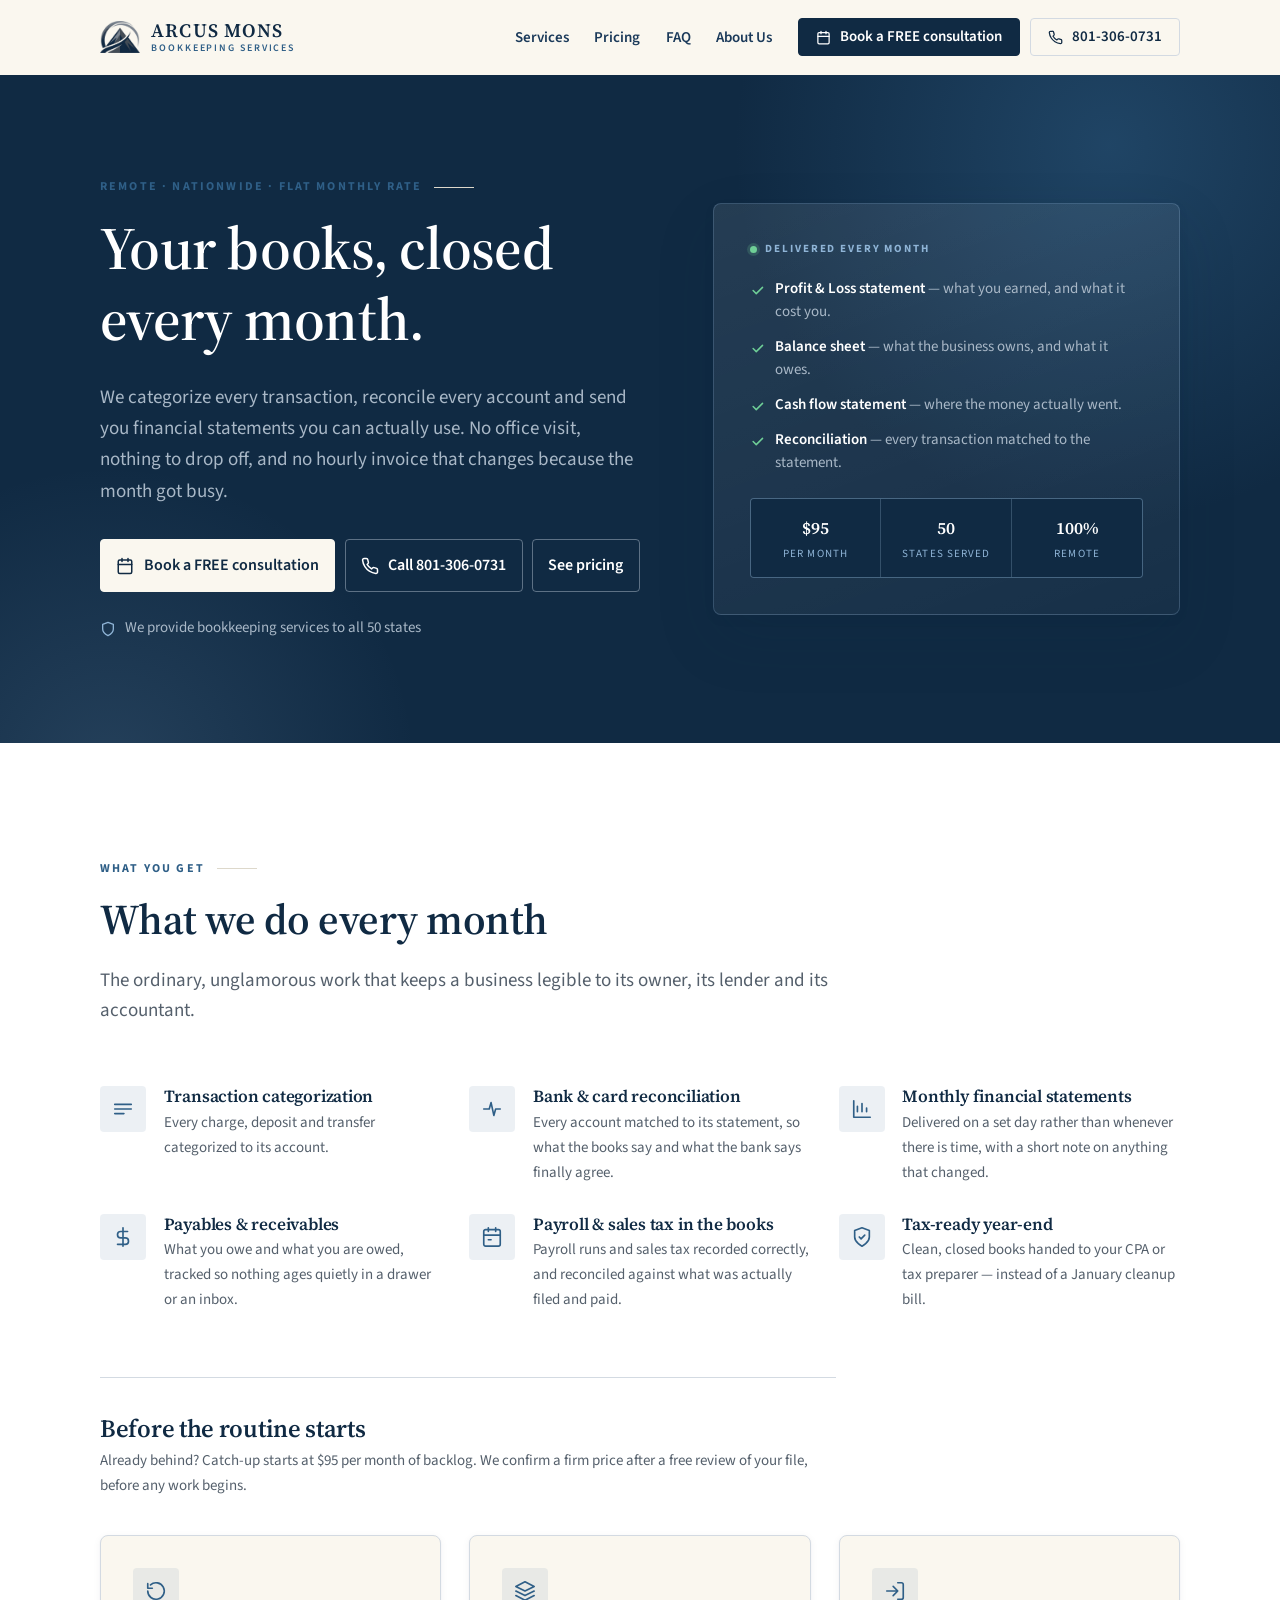
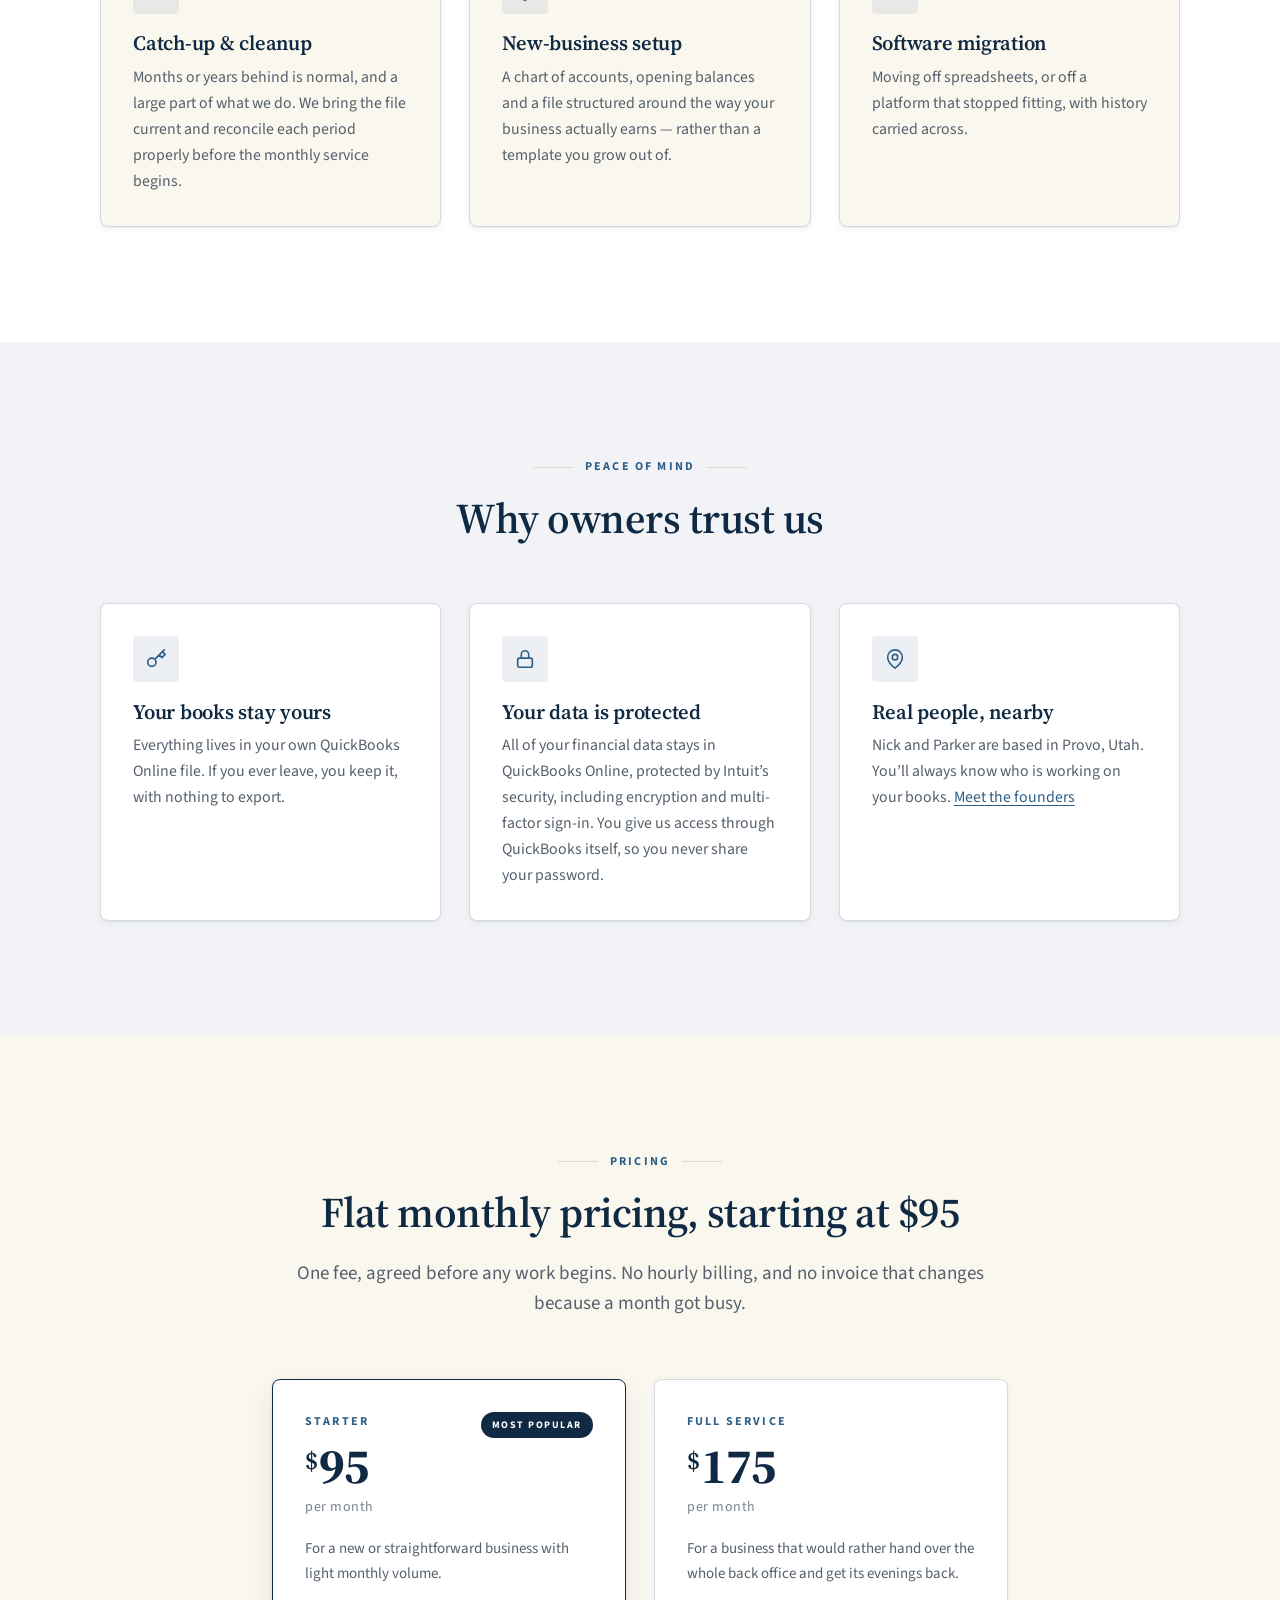
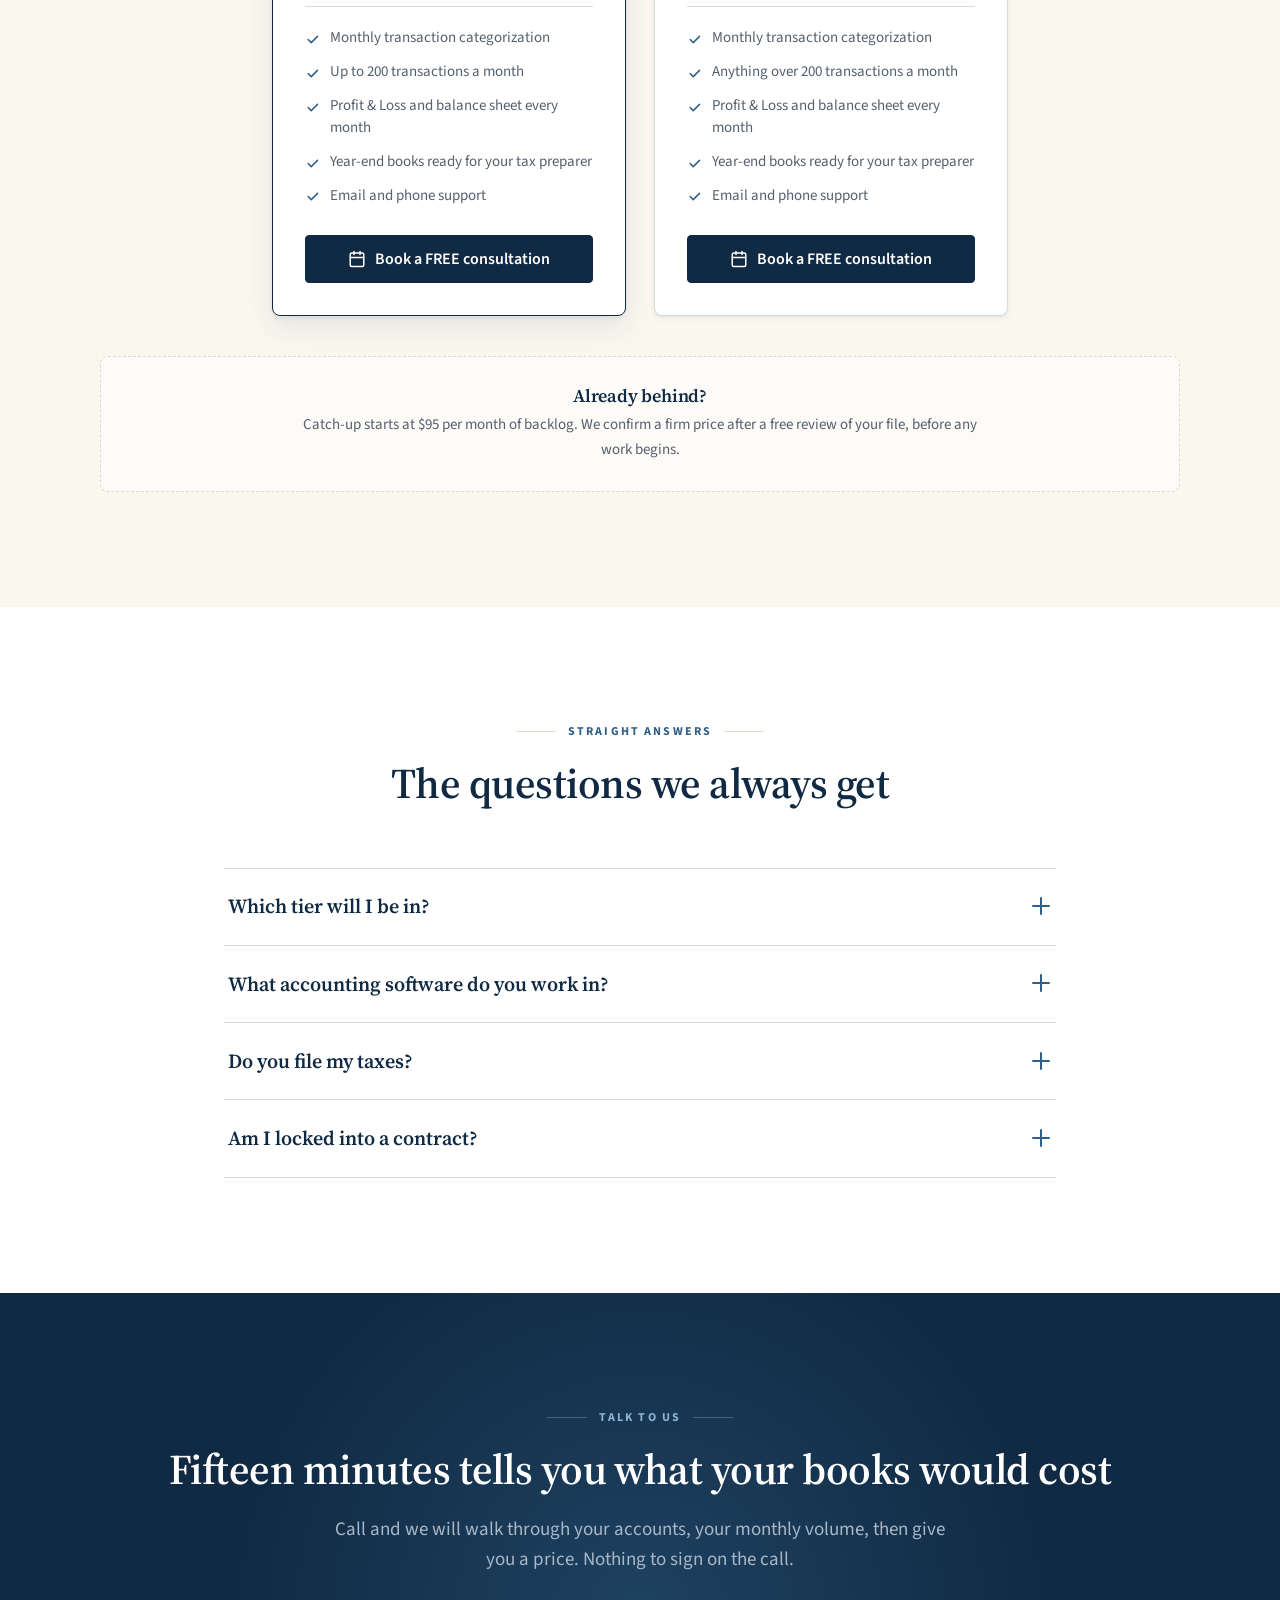
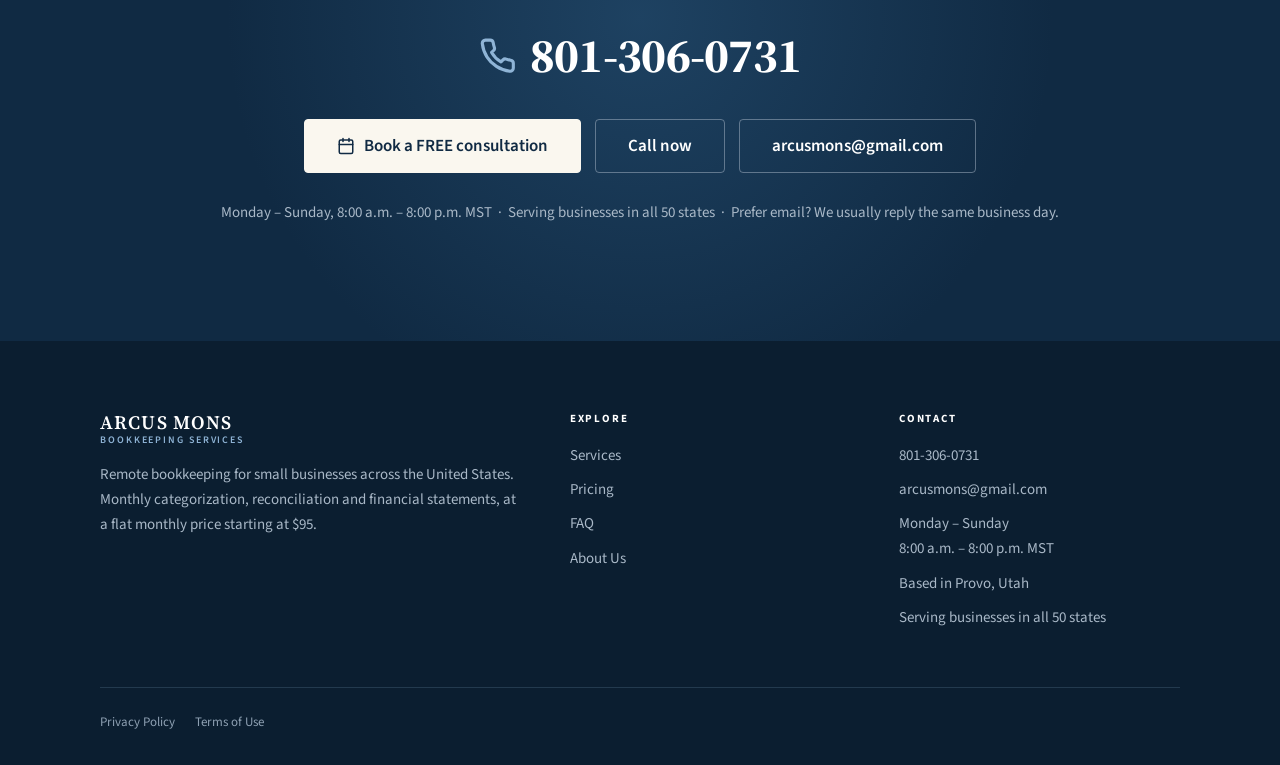
==== commit 39c7268e: "suggested changes from slides" ====
--- a/index.html
+++ b/index.html
@@ -19,27 +19,29 @@
   No [PLACEHOLDER] text remains in this file. privacy.html and terms.html
   still carry a few — search those for "[PLACEHOLDER" if you touch them.
 
-    www.arcusmons.com   the domain, used in the canonical link, the Open
-                        Graph / Twitter URLs and the structured data below.
-                        Also appears in sitemap.xml and robots.txt.
+    arcusmons.com       the domain (no www: www.arcusmons.com redirects here),
+                        used in the canonical link, the Open Graph / Twitter
+                        URLs and the structured data below. Also appears in
+                        about.html, privacy.html, terms.html, sitemap.xml and
+                        robots.txt.
 
   Phone, email, hours and service area are live values. The phone number is
   written two ways on purpose: 801-306-0731 for display, and +18013060731 in
   every tel: link (E.164 — no dashes), which is what makes it tap-to-dial.
 
-  Pricing: two tiers, both real prices — $75 Starter, $125 Full Service, split
+  Pricing: two tiers, both real prices — $95 Starter, $175 Full Service, split
   at 200 transactions a month.
 
-  Five sections, each earning its place — see README §3. Before adding a
+  Six sections, each earning its place — see README §3. Before adding a
   new one, check the fact is not already stated somewhere above.
   ==========================================================================
 -->
 
-<title>Arcus Mons Bookkeeping Services | Remote Bookkeeping Nationwide, from $75/Month</title>
-<meta name="description" content="Flat-rate remote bookkeeping starting at $75 a month. Monthly categorization, reconciliation and financial statements for small businesses in all 50 states. Call 801-306-0731.">
+<title>Arcus Mons Bookkeeping Services | Remote Bookkeeping Nationwide, from $95/Month</title>
+<meta name="description" content="Flat-rate remote bookkeeping starting at $95 a month. Monthly categorization, reconciliation and financial statements for small businesses in all 50 states. Call 801-306-0731.">
 <meta name="author" content="Arcus Mons Bookkeeping Services">
 <meta name="theme-color" content="#102a43">
-<link rel="canonical" href="https://www.arcusmons.com/">
+<link rel="canonical" href="https://arcusmons.com/">
 
 <!-- Icons -->
 <link rel="icon" href="assets/img/favicon.ico" sizes="any">
@@ -49,14 +51,16 @@
 <meta property="og:type" content="website">
 <meta property="og:site_name" content="Arcus Mons Bookkeeping Services">
 <meta property="og:title" content="Your books, closed every month.">
-<meta property="og:description" content="Flat-rate remote bookkeeping from $75 a month — categorization, reconciliation and financial statements for businesses in all 50 states.">
-<meta property="og:url" content="https://www.arcusmons.com/">
-<meta property="og:image" content="https://www.arcusmons.com/assets/img/icon-512.png">
-<meta property="og:image:alt" content="The Arcus Mons mountain logo.">
+<meta property="og:description" content="Flat-rate remote bookkeeping from $95 a month — categorization, reconciliation and financial statements for businesses in all 50 states.">
+<meta property="og:url" content="https://arcusmons.com/">
+<meta property="og:image" content="https://arcusmons.com/assets/img/og-image.jpg">
+<meta property="og:image:width" content="1200">
+<meta property="og:image:height" content="630">
+<meta property="og:image:alt" content="Arcus Mons Bookkeeping Services: Your books, closed every month.">
 <meta name="twitter:card" content="summary_large_image">
 <meta name="twitter:title" content="Your books, closed every month.">
-<meta name="twitter:description" content="Flat-rate remote bookkeeping from $75 a month — categorization, reconciliation and financial statements for businesses in all 50 states.">
-<meta name="twitter:image" content="https://www.arcusmons.com/assets/img/icon-512.png">
+<meta name="twitter:description" content="Flat-rate remote bookkeeping from $95 a month — categorization, reconciliation and financial statements for businesses in all 50 states.">
+<meta name="twitter:image" content="https://arcusmons.com/assets/img/og-image.jpg">
 
 <!-- Fonts -->
 <link rel="preconnect" href="https://fonts.googleapis.com">
@@ -167,7 +171,7 @@
         </ul>
 
         <ul class="hero-specs">
-          <li><span class="k">$75</span><span class="v">Per month</span></li>
+          <li><span class="k">$95</span><span class="v">Per month</span></li>
           <li><span class="k">50</span><span class="v">States served</span></li>
           <li><span class="k">100%</span><span class="v">Remote</span></li>
         </ul>
@@ -255,9 +259,8 @@
     <div class="subhead reveal">
       <h3>Before the routine starts</h3>
       <p>
-        Most businesses do not arrive with a tidy file. This work is quoted
-        separately once we have seen it &mdash; never estimated blind, and never a
-        surprise on a monthly invoice.
+        Already behind? Catch-up starts at $95 per month of backlog. We confirm a
+        firm price after a free review of your file, before any work begins.
       </p>
     </div>
 
@@ -290,13 +293,51 @@
 </section>
 
 <!-- ======================================================================
-     3. Pricing
+     3. Trust — why owners hand us their books
+     ====================================================================== -->
+<section class="section section--mist" id="trust" aria-labelledby="trust-heading">
+  <div class="wrap">
+    <div class="section-head section-head--center reveal">
+      <p class="eyebrow">Peace of mind</p>
+      <h2 id="trust-heading">Why owners trust us</h2>
+    </div>
+
+    <div class="grid grid--3 reveal">
+      <article class="card">
+        <div class="icon" aria-hidden="true">
+          <svg viewBox="0 0 24 24" fill="none" stroke="currentColor" stroke-width="1.8" stroke-linecap="round" stroke-linejoin="round"><circle cx="7.5" cy="15.5" r="4.5"/><path d="m21 2-9.6 9.6M15.5 7.5l3 3L22 7l-3-3"/></svg>
+        </div>
+        <h3>Your books stay yours</h3>
+        <p>Everything lives in your own QuickBooks Online file. If you ever leave, you keep it, with nothing to export.</p>
+      </article>
+
+      <article class="card">
+        <div class="icon" aria-hidden="true">
+          <svg viewBox="0 0 24 24" fill="none" stroke="currentColor" stroke-width="1.8" stroke-linecap="round" stroke-linejoin="round"><rect x="4" y="11" width="16" height="10" rx="2"/><path d="M8 11V7a4 4 0 0 1 8 0v4"/></svg>
+        </div>
+        <h3>Your data is protected</h3>
+        <p>All of your financial data stays in QuickBooks Online, protected by Intuit&rsquo;s security, including encryption and multi-factor sign-in. You give us access through QuickBooks itself, so you never share your password.</p>
+      </article>
+
+      <article class="card">
+        <div class="icon" aria-hidden="true">
+          <svg viewBox="0 0 24 24" fill="none" stroke="currentColor" stroke-width="1.8" stroke-linecap="round" stroke-linejoin="round"><path d="M20 10c0 6-8 12-8 12s-8-6-8-12a8 8 0 0 1 16 0z"/><circle cx="12" cy="10" r="3"/></svg>
+        </div>
+        <h3>Real people, nearby</h3>
+        <p>Nick and Parker are based in Provo, Utah. You&rsquo;ll always know who is working on your books. <a href="about.html">Meet the founders</a></p>
+      </article>
+    </div>
+  </div>
+</section>
+
+<!-- ======================================================================
+     4. Pricing
      ====================================================================== -->
 <section class="section section--cream" id="pricing" aria-labelledby="pricing-heading">
   <div class="wrap">
     <div class="section-head section-head--center reveal">
       <p class="eyebrow">Pricing</p>
-      <h2 id="pricing-heading">Flat monthly pricing, starting at $75</h2>
+      <h2 id="pricing-heading">Flat monthly pricing, starting at $95</h2>
       <p class="lede">
         One fee, agreed before any work begins. No hourly billing, and no invoice
         that changes because a month got busy.
@@ -308,7 +349,7 @@
       <article class="price-card price-card--featured">
         <p class="price-flag">Most popular</p>
         <p class="price-tier">Starter</p>
-        <p class="price-amount"><span class="currency">$</span>75</p>
+        <p class="price-amount"><span class="currency">$</span>95</p>
         <p class="price-period">per month</p>
         <p class="price-desc">
           For a new or straightforward business with light monthly volume.
@@ -345,7 +386,7 @@
 
       <article class="price-card">
         <p class="price-tier">Full service</p>
-        <p class="price-amount"><span class="currency">$</span>125</p>
+        <p class="price-amount"><span class="currency">$</span>175</p>
         <p class="price-period">per month</p>
         <p class="price-desc">
           For a business that would rather hand over the whole back office and get
@@ -386,14 +427,15 @@
     <div class="price-aside reveal">
       <h3>Already behind?</h3>
       <p>
-        Catch-up work is priced per month of backlog, $75 per month.
+        Catch-up starts at $95 per month of backlog. We confirm a firm price after a
+        free review of your file, before any work begins.
       </p>
     </div>
   </div>
 </section>
 
 <!-- ======================================================================
-     4. FAQ
+     5. FAQ
      ----------------------------------------------------------------------
      Only questions the page does not already answer elsewhere. Two of the
      four also live in the FAQPage JSON-LD at the bottom of this file —
@@ -417,7 +459,7 @@
       <details class="faq-item">
         <summary>What accounting software do you work in?<span class="faq-icon" aria-hidden="true"></span></summary>
         <div class="faq-answer">
-          <p>We only use QuickBooks online. If you use another software, we can transfer your books over.</p>
+          <p>We only use QuickBooks Online. If you use another software, we can transfer your books over.</p>
         </div>
       </details>
 
@@ -439,7 +481,7 @@
 </section>
 
 <!-- ======================================================================
-     5. Final CTA
+     6. Final CTA
      ====================================================================== -->
 <section class="section cta" id="contact" aria-labelledby="cta-heading">
   <div class="wrap">
@@ -492,7 +534,7 @@
         <p class="footer-about">
           Remote bookkeeping for small businesses across the United States.
           Monthly categorization, reconciliation and financial statements, at a
-          flat monthly price starting at $75.
+          flat monthly price starting at $95.
         </p>
       </div>
 
@@ -512,6 +554,7 @@
           <li><a href="tel:+18013060731">801-306-0731</a></li>
           <li><a href="mailto:arcusmons@gmail.com">arcusmons@gmail.com</a></li>
           <li>Monday &ndash; Sunday<br>8:00 a.m. &ndash; 8:00 p.m. MST</li>
+          <li>Based in Provo, Utah</li>
           <li>Serving businesses in all 50 states</li>
         </ul>
       </div>
@@ -537,47 +580,237 @@
   "@graph": [
     {
       "@type": "AccountingService",
-      "@id": "https://www.arcusmons.com/#organization",
+      "@id": "https://arcusmons.com/#organization",
       "name": "Arcus Mons Bookkeeping Services",
-      "url": "https://www.arcusmons.com/",
-      "logo": "https://www.arcusmons.com/assets/img/icon-512.png",
-      "image": "https://www.arcusmons.com/assets/img/icon-512.png",
-      "description": "Arcus Mons provides remote monthly bookkeeping for small businesses across the United States: transaction categorization, account reconciliation, financial statements, catch-up work and tax-ready year-end books.",
+      "alternateName": "Arcus Mons",
+      "url": "https://arcusmons.com/",
+      "logo": "https://arcusmons.com/assets/img/icon-512.png",
+      "image": [
+        "https://arcusmons.com/assets/img/og-image.jpg",
+        "https://arcusmons.com/assets/img/icon-512.png"
+      ],
+      "description": "Arcus Mons, based in Provo, Utah, provides remote monthly bookkeeping for small businesses across the United States: transaction categorization, account reconciliation, financial statements, catch-up work and tax-ready year-end books, all in QuickBooks Online.",
       "telephone": "+1-801-306-0731",
       "email": "arcusmons@gmail.com",
-      "priceRange": "$$",
+      "address": {
+        "@type": "PostalAddress",
+        "addressLocality": "Provo",
+        "addressRegion": "UT",
+        "addressCountry": "US"
+      },
+      "priceRange": "$95-$175 per month",
+      "currenciesAccepted": "USD",
       "areaServed": {
         "@type": "Country",
         "name": "United States"
       },
-      "makesOffer": {
-        "@type": "Offer",
-        "name": "Monthly bookkeeping",
-        "description": "Ongoing monthly bookkeeping: transaction categorization, account reconciliation and financial statements.",
-        "priceSpecification": {
-          "@type": "UnitPriceSpecification",
-          "price": "75",
-          "priceCurrency": "USD",
-          "unitText": "MONTH"
+      "openingHoursSpecification": [
+        {
+          "@type": "OpeningHoursSpecification",
+          "dayOfWeek": [
+            "Monday",
+            "Tuesday",
+            "Wednesday",
+            "Thursday",
+            "Friday",
+            "Saturday",
+            "Sunday"
+          ],
+          "opens": "08:00",
+          "closes": "20:00"
         }
+      ],
+      "contactPoint": {
+        "@type": "ContactPoint",
+        "contactType": "customer service",
+        "telephone": "+1-801-306-0731",
+        "email": "arcusmons@gmail.com",
+        "areaServed": "US",
+        "availableLanguage": "English",
+        "hoursAvailable": [
+          {
+            "@type": "OpeningHoursSpecification",
+            "dayOfWeek": [
+              "Monday",
+              "Tuesday",
+              "Wednesday",
+              "Thursday",
+              "Friday",
+              "Saturday",
+              "Sunday"
+            ],
+            "opens": "08:00",
+            "closes": "20:00"
+          }
+        ]
       },
-      "openingHoursSpecification": [{
-        "@type": "OpeningHoursSpecification",
-        "dayOfWeek": ["Monday", "Tuesday", "Wednesday", "Thursday", "Friday", "Saturday", "Sunday"],
-        "opens": "08:00",
-        "closes": "20:00"
-      }]
+      "founder": [
+        {
+          "@id": "https://arcusmons.com/about.html#parker-smith"
+        },
+        {
+          "@id": "https://arcusmons.com/about.html#nicholas-shiner"
+        }
+      ],
+      "knowsAbout": [
+        "Bookkeeping",
+        "QuickBooks Online",
+        "Bank reconciliation",
+        "Financial statements",
+        "Catch-up bookkeeping",
+        "Small business accounting"
+      ],
+      "hasOfferCatalog": {
+        "@type": "OfferCatalog",
+        "name": "Bookkeeping plans",
+        "itemListElement": [
+          {
+            "@type": "Offer",
+            "name": "Starter",
+            "description": "Monthly bookkeeping for up to 200 transactions a month: transaction categorization, Profit & Loss and balance sheet every month, year-end books ready for your tax preparer, email and phone support.",
+            "priceSpecification": {
+              "@type": "UnitPriceSpecification",
+              "price": "95",
+              "priceCurrency": "USD",
+              "unitText": "MONTH"
+            },
+            "areaServed": "US"
+          },
+          {
+            "@type": "Offer",
+            "name": "Full Service",
+            "description": "Monthly bookkeeping for anything over 200 transactions a month: transaction categorization, Profit & Loss and balance sheet every month, year-end books ready for your tax preparer, email and phone support.",
+            "priceSpecification": {
+              "@type": "UnitPriceSpecification",
+              "price": "175",
+              "priceCurrency": "USD",
+              "unitText": "MONTH"
+            },
+            "areaServed": "US"
+          },
+          {
+            "@type": "Offer",
+            "name": "Catch-up bookkeeping",
+            "description": "Catch-up work for books that have fallen behind. Starts at $95 per month of backlog; a firm price is confirmed after a free review of your file, before any work begins.",
+            "priceSpecification": {
+              "@type": "UnitPriceSpecification",
+              "minPrice": "95",
+              "priceCurrency": "USD",
+              "unitText": "per month of backlog"
+            },
+            "areaServed": "US"
+          }
+        ]
+      },
+      "makesOffer": [
+        {
+          "@type": "Offer",
+          "itemOffered": {
+            "@type": "Service",
+            "name": "Transaction categorization",
+            "description": "Every charge, deposit and transfer categorized to its account."
+          }
+        },
+        {
+          "@type": "Offer",
+          "itemOffered": {
+            "@type": "Service",
+            "name": "Bank and card reconciliation",
+            "description": "Every account matched to its statement, so what the books say and what the bank says finally agree."
+          }
+        },
+        {
+          "@type": "Offer",
+          "itemOffered": {
+            "@type": "Service",
+            "name": "Monthly financial statements",
+            "description": "Delivered on a set day rather than whenever there is time, with a short note on anything that changed."
+          }
+        },
+        {
+          "@type": "Offer",
+          "itemOffered": {
+            "@type": "Service",
+            "name": "Payables and receivables",
+            "description": "What you owe and what you are owed, tracked so nothing ages quietly in a drawer or an inbox."
+          }
+        },
+        {
+          "@type": "Offer",
+          "itemOffered": {
+            "@type": "Service",
+            "name": "Payroll and sales tax in the books",
+            "description": "Payroll runs and sales tax recorded correctly, and reconciled against what was actually filed and paid."
+          }
+        },
+        {
+          "@type": "Offer",
+          "itemOffered": {
+            "@type": "Service",
+            "name": "Tax-ready year-end",
+            "description": "Clean, closed books handed to your CPA or tax preparer — instead of a January cleanup bill."
+          }
+        },
+        {
+          "@type": "Offer",
+          "itemOffered": {
+            "@type": "Service",
+            "name": "Catch-up and cleanup",
+            "description": "Months or years behind is normal, and a large part of what we do. We bring the file current and reconcile each period properly before the monthly service begins."
+          }
+        },
+        {
+          "@type": "Offer",
+          "itemOffered": {
+            "@type": "Service",
+            "name": "New-business setup",
+            "description": "A chart of accounts, opening balances and a file structured around the way your business actually earns — rather than a template you grow out of."
+          }
+        },
+        {
+          "@type": "Offer",
+          "itemOffered": {
+            "@type": "Service",
+            "name": "Software migration",
+            "description": "Moving off spreadsheets, or off a platform that stopped fitting, with history carried across."
+          }
+        }
+      ]
+    },
+    {
+      "@type": "Person",
+      "@id": "https://arcusmons.com/about.html#parker-smith",
+      "name": "Parker Smith",
+      "jobTitle": "Founder",
+      "worksFor": {
+        "@id": "https://arcusmons.com/#organization"
+      },
+      "url": "https://arcusmons.com/about.html"
+    },
+    {
+      "@type": "Person",
+      "@id": "https://arcusmons.com/about.html#nicholas-shiner",
+      "name": "Nicholas Shiner",
+      "alternateName": "Nick Shiner",
+      "jobTitle": "Founder",
+      "worksFor": {
+        "@id": "https://arcusmons.com/#organization"
+      },
+      "url": "https://arcusmons.com/about.html"
     },
     {
       "@type": "WebSite",
-      "@id": "https://www.arcusmons.com/#website",
-      "url": "https://www.arcusmons.com/",
+      "@id": "https://arcusmons.com/#website",
+      "url": "https://arcusmons.com/",
       "name": "Arcus Mons Bookkeeping Services",
-      "publisher": { "@id": "https://www.arcusmons.com/#organization" }
+      "inLanguage": "en-US",
+      "publisher": {
+        "@id": "https://arcusmons.com/#organization"
+      }
     },
     {
       "@type": "FAQPage",
-      "@id": "https://www.arcusmons.com/#faq",
+      "@id": "https://arcusmons.com/#faq",
       "mainEntity": [
         {
           "@type": "Question",
@@ -589,10 +822,26 @@
         },
         {
           "@type": "Question",
+          "name": "What accounting software do you work in?",
+          "acceptedAnswer": {
+            "@type": "Answer",
+            "text": "We only use QuickBooks Online. If you use another software, we can transfer your books over."
+          }
+        },
+        {
+          "@type": "Question",
           "name": "Do you file my taxes?",
           "acceptedAnswer": {
             "@type": "Answer",
             "text": "We keep your books tax-ready all year and hand a clean, closed package to your CPA."
+          }
+        },
+        {
+          "@type": "Question",
+          "name": "Am I locked into a contract?",
+          "acceptedAnswer": {
+            "@type": "Answer",
+            "text": "No, our bookkeeping services are month to month. You can cancel at anytime."
           }
         }
       ]
--- a/assets/css/styles.css
+++ b/assets/css/styles.css
@@ -871,7 +871,7 @@
   letter-spacing: -.02em;
   color: var(--navy-800);
   margin-bottom: .3rem;
-  /* A "$[PLACEHOLDER]" amount is far wider than "$75"; let it break rather
+  /* A "$[PLACEHOLDER]" amount is far wider than "$95"; let it break rather
      than push the card wider than its column. */
   overflow-wrap: anywhere;
 }
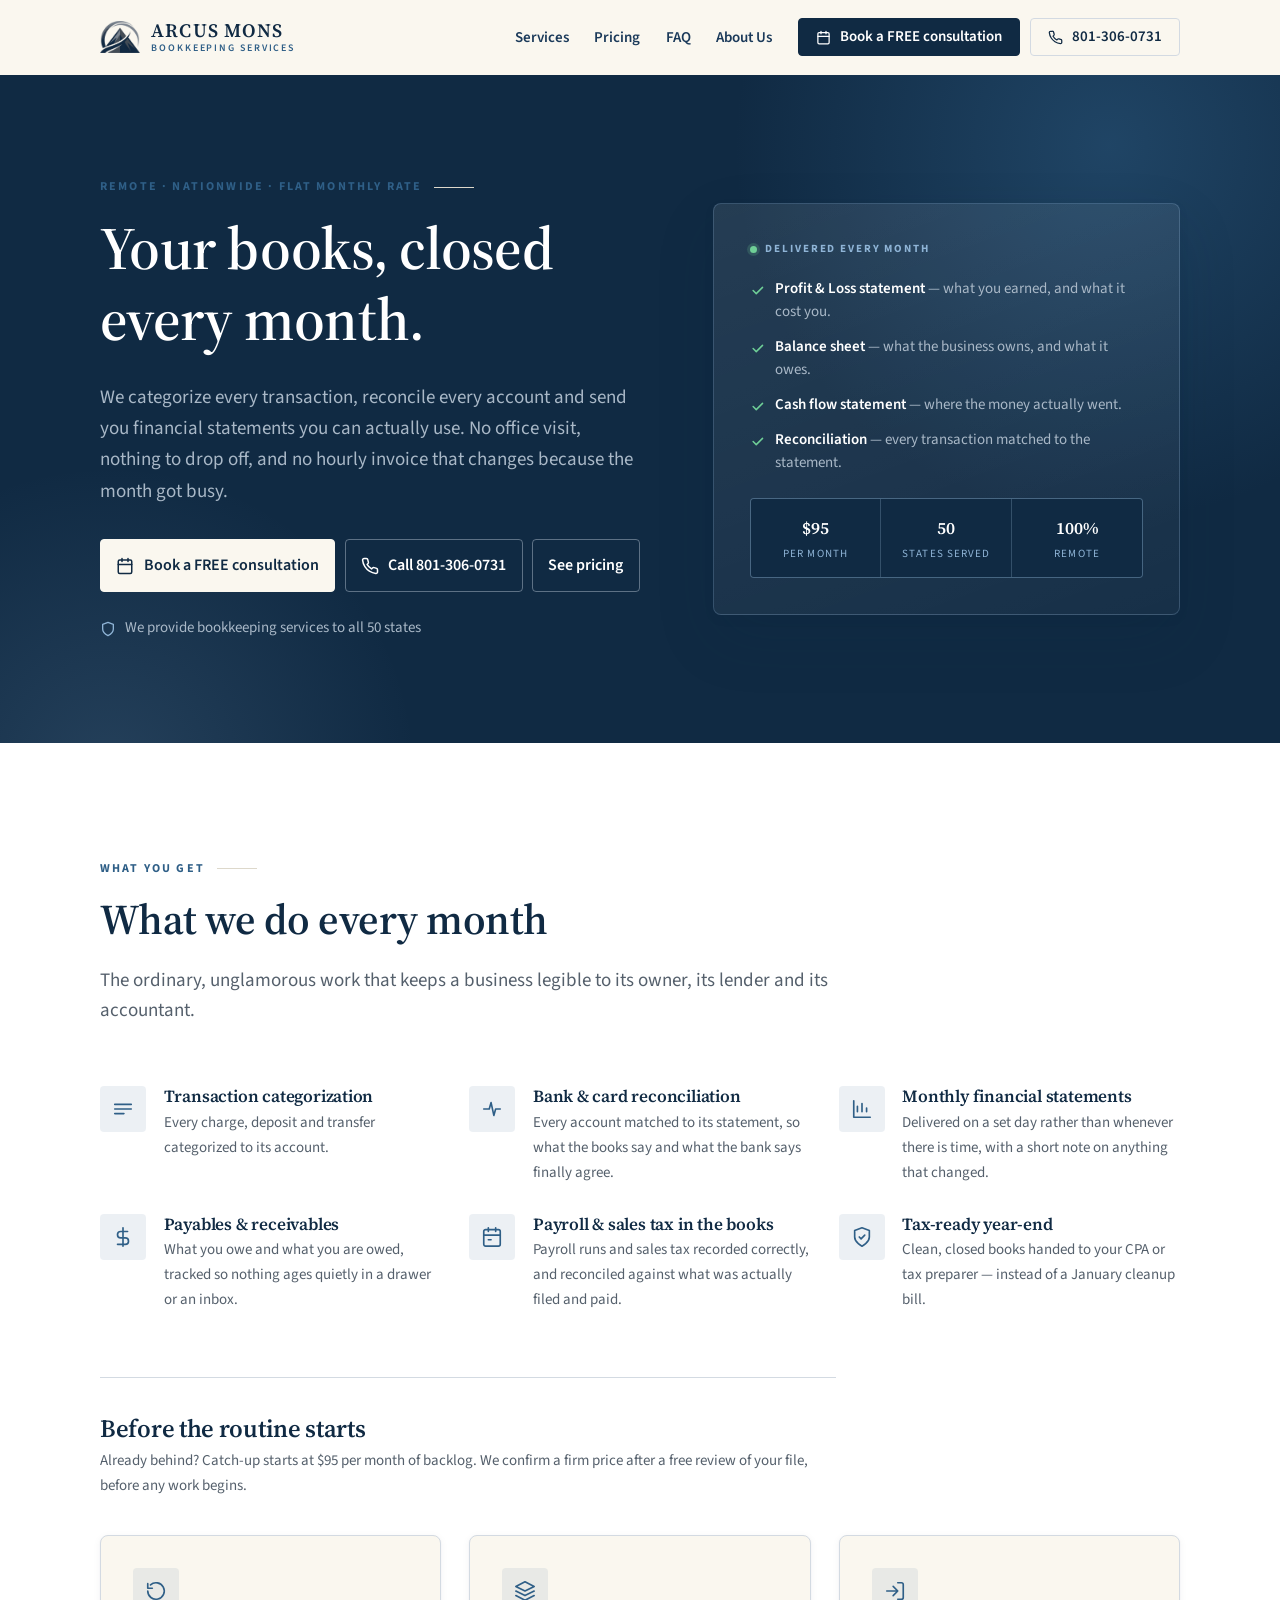
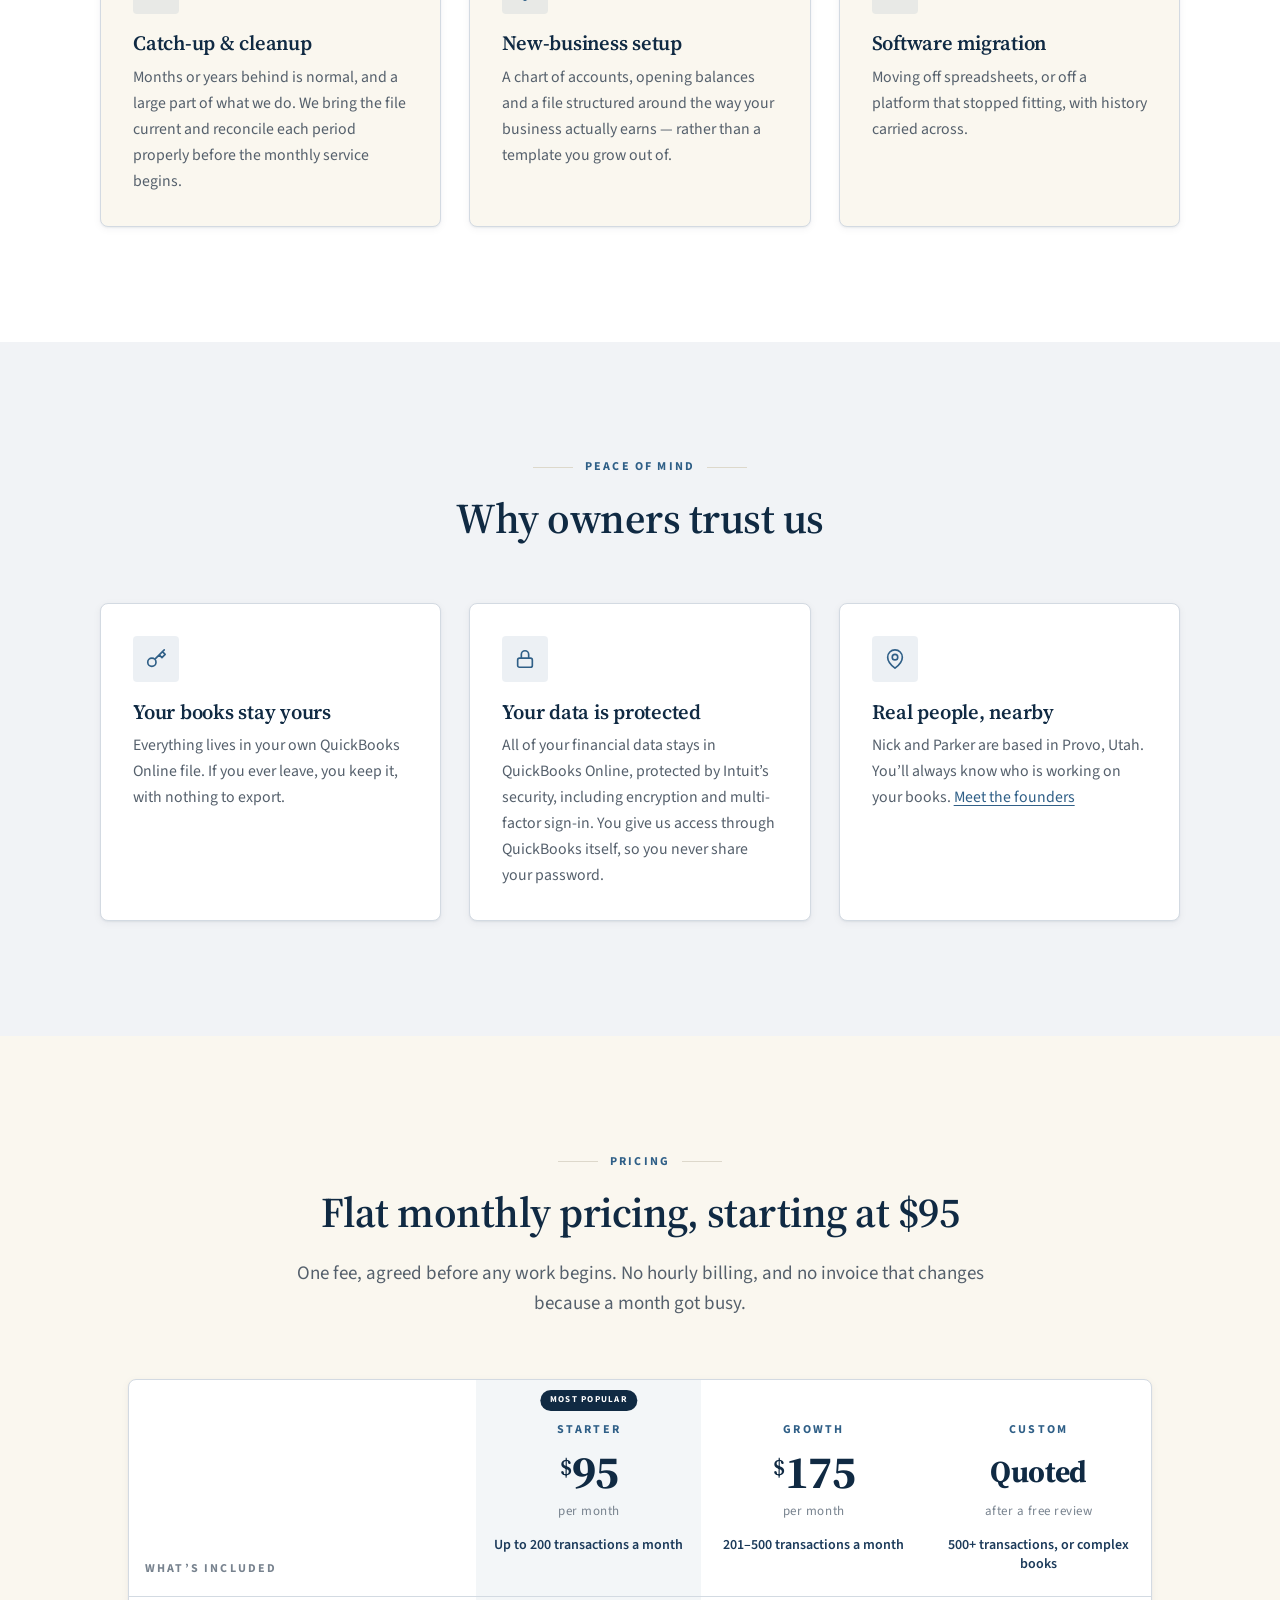
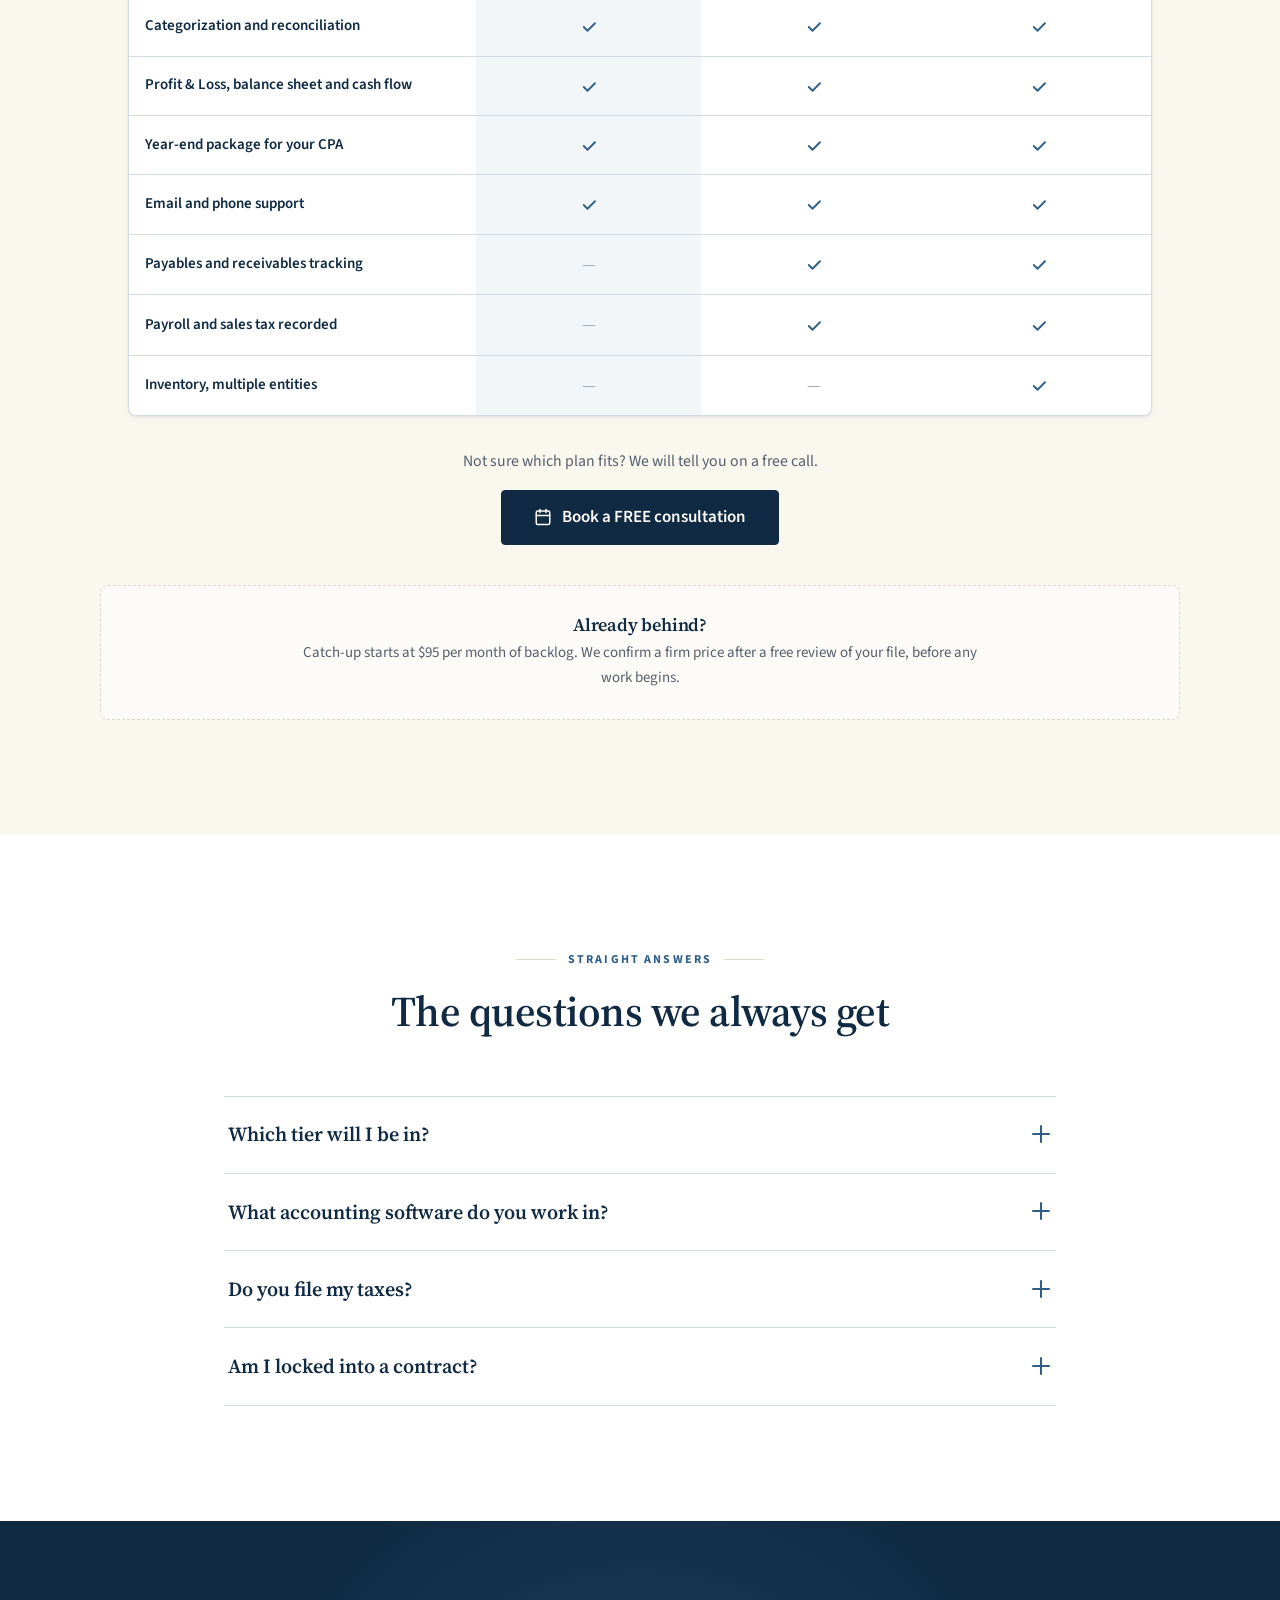
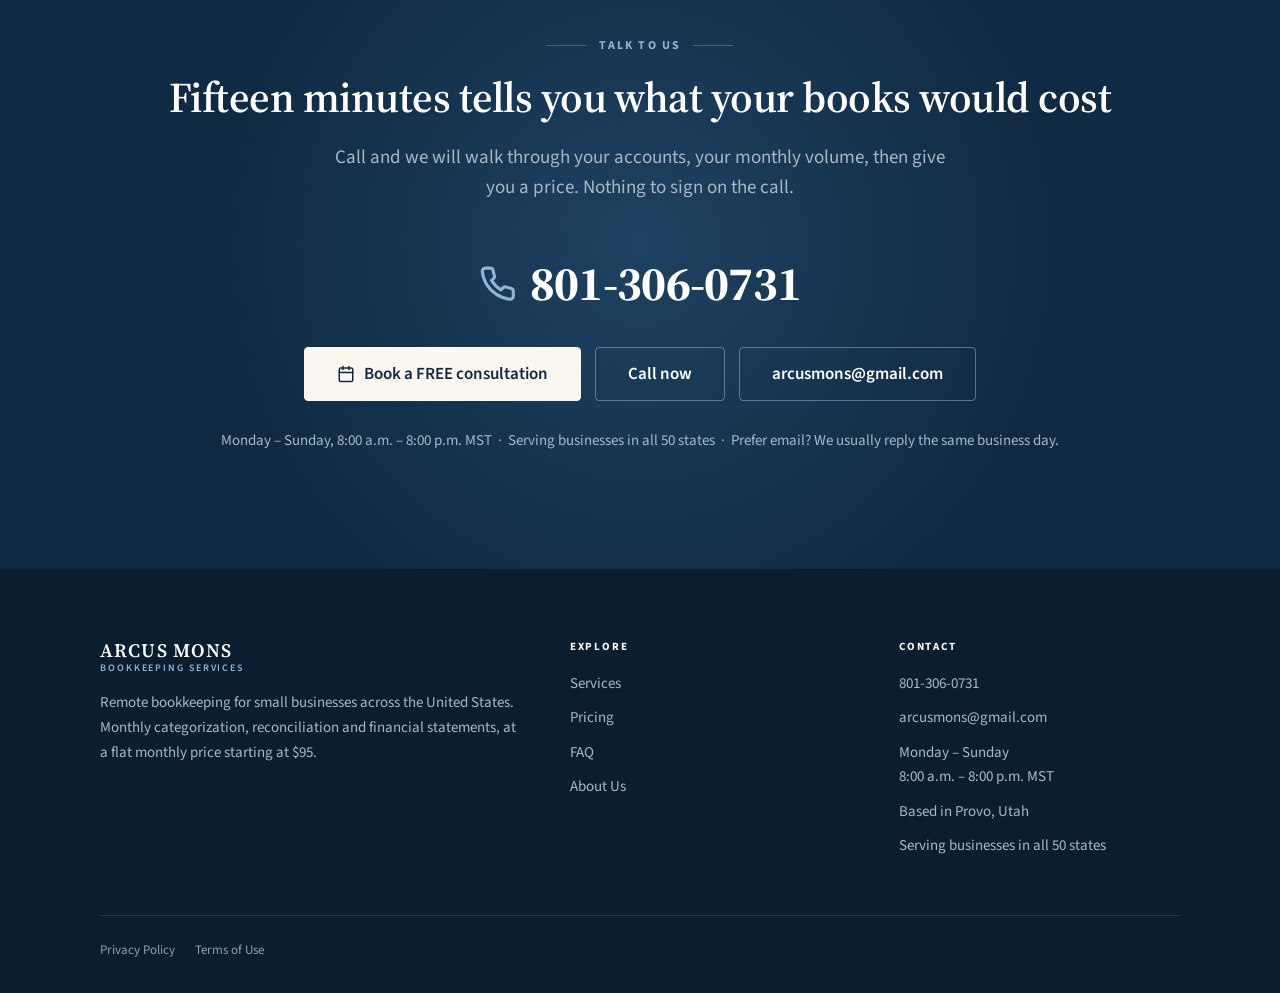
==== commit e6c83ad1: "changed teirs" ====
--- a/index.html
+++ b/index.html
@@ -29,8 +29,8 @@
   written two ways on purpose: 801-306-0731 for display, and +18013060731 in
   every tel: link (E.164 — no dashes), which is what makes it tap-to-dial.
 
-  Pricing: two tiers, both real prices — $95 Starter, $175 Full Service, split
-  at 200 transactions a month.
+  Pricing: three plans in one comparison table — $95 Starter (up to 200
+  transactions a month), $175 Growth (201–500), Custom (quoted; 500+ or complex).
 
   Six sections, each earning its place — see README §3. Before adding a
   new one, check the fact is not already stated somewhere above.
@@ -67,7 +67,7 @@
 <link rel="preconnect" href="https://fonts.gstatic.com" crossorigin>
 <link rel="stylesheet" href="https://fonts.googleapis.com/css2?family=Source+Sans+3:wght@400;600;700&amp;family=Source+Serif+4:opsz,wght@8..60,400;8..60,600;8..60,700&amp;display=swap">
 
-<link rel="stylesheet" href="assets/css/styles.css?v=20261005">
+<link rel="stylesheet" href="assets/css/styles.css?v=20261014">
 <script>document.documentElement.classList.add('js');</script>
 </head>
 
@@ -344,84 +344,92 @@
       </p>
     </div>
 
-    <div class="pricing reveal">
-
-      <article class="price-card price-card--featured">
-        <p class="price-flag">Most popular</p>
-        <p class="price-tier">Starter</p>
-        <p class="price-amount"><span class="currency">$</span>95</p>
-        <p class="price-period">per month</p>
-        <p class="price-desc">
-          For a new or straightforward business with light monthly volume.
-        </p>
-        <ul class="price-features">
-          <li>
-            <svg width="15" height="15" viewBox="0 0 24 24" fill="none" stroke="currentColor" stroke-width="2.4" stroke-linecap="round" stroke-linejoin="round" aria-hidden="true"><path d="m5 12 5 5L20 7"/></svg>
-            <span>Monthly transaction categorization</span>
-          </li>
-          <li>
-            <svg width="15" height="15" viewBox="0 0 24 24" fill="none" stroke="currentColor" stroke-width="2.4" stroke-linecap="round" stroke-linejoin="round" aria-hidden="true"><path d="m5 12 5 5L20 7"/></svg>
-            <span>Up to 200 transactions a month</span>
-          </li>
-          <li>
-            <svg width="15" height="15" viewBox="0 0 24 24" fill="none" stroke="currentColor" stroke-width="2.4" stroke-linecap="round" stroke-linejoin="round" aria-hidden="true"><path d="m5 12 5 5L20 7"/></svg>
-            <span>Profit &amp; Loss and balance sheet every month</span>
-          </li>
-          <li>
-            <svg width="15" height="15" viewBox="0 0 24 24" fill="none" stroke="currentColor" stroke-width="2.4" stroke-linecap="round" stroke-linejoin="round" aria-hidden="true"><path d="m5 12 5 5L20 7"/></svg>
-            <span>Year-end books ready for your tax preparer</span>
-          </li>
-          <li>
-            <svg width="15" height="15" viewBox="0 0 24 24" fill="none" stroke="currentColor" stroke-width="2.4" stroke-linecap="round" stroke-linejoin="round" aria-hidden="true"><path d="m5 12 5 5L20 7"/></svg>
-            <span>Email and phone support</span>
-          </li>
-        </ul>
-        <div class="price-foot">
-          <a class="btn btn--primary" href="https://calendly.com/arcusmons/30min" target="_blank" rel="noopener">
-            <svg width="18" height="18" viewBox="0 0 24 24" fill="none" stroke="currentColor" stroke-width="2" stroke-linecap="round" stroke-linejoin="round" aria-hidden="true"><rect x="3" y="4" width="18" height="18" rx="2"/><path d="M16 2v4M8 2v4M3 10h18"/></svg>
-            Book a FREE consultation
-          </a>
-        </div>
-      </article>
-
-      <article class="price-card">
-        <p class="price-tier">Full service</p>
-        <p class="price-amount"><span class="currency">$</span>175</p>
-        <p class="price-period">per month</p>
-        <p class="price-desc">
-          For a business that would rather hand over the whole back office and get
-          its evenings back.
-        </p>
-        <ul class="price-features">
-          <li>
-            <svg width="15" height="15" viewBox="0 0 24 24" fill="none" stroke="currentColor" stroke-width="2.4" stroke-linecap="round" stroke-linejoin="round" aria-hidden="true"><path d="m5 12 5 5L20 7"/></svg>
-            <span>Monthly transaction categorization</span>
-          </li>
-          <li>
-            <svg width="15" height="15" viewBox="0 0 24 24" fill="none" stroke="currentColor" stroke-width="2.4" stroke-linecap="round" stroke-linejoin="round" aria-hidden="true"><path d="m5 12 5 5L20 7"/></svg>
-            <span>Anything over 200 transactions a month</span>
-          </li>
-          <li>
-            <svg width="15" height="15" viewBox="0 0 24 24" fill="none" stroke="currentColor" stroke-width="2.4" stroke-linecap="round" stroke-linejoin="round" aria-hidden="true"><path d="m5 12 5 5L20 7"/></svg>
-            <span>Profit &amp; Loss and balance sheet every month</span>
-          </li>
-          <li>
-            <svg width="15" height="15" viewBox="0 0 24 24" fill="none" stroke="currentColor" stroke-width="2.4" stroke-linecap="round" stroke-linejoin="round" aria-hidden="true"><path d="m5 12 5 5L20 7"/></svg>
-            <span>Year-end books ready for your tax preparer</span>
-          </li>
-          <li>
-            <svg width="15" height="15" viewBox="0 0 24 24" fill="none" stroke="currentColor" stroke-width="2.4" stroke-linecap="round" stroke-linejoin="round" aria-hidden="true"><path d="m5 12 5 5L20 7"/></svg>
-            <span>Email and phone support</span>
-          </li>
-        </ul>
-        <div class="price-foot">
-          <a class="btn btn--primary" href="https://calendly.com/arcusmons/30min" target="_blank" rel="noopener">
-            <svg width="18" height="18" viewBox="0 0 24 24" fill="none" stroke="currentColor" stroke-width="2" stroke-linecap="round" stroke-linejoin="round" aria-hidden="true"><rect x="3" y="4" width="18" height="18" rx="2"/><path d="M16 2v4M8 2v4M3 10h18"/></svg>
-            Book a FREE consultation
-          </a>
-        </div>
-      </article>
-
+    <div class="tiers reveal">
+      <table class="tier-table">
+        <caption class="visually-hidden">What each plan includes</caption>
+        <thead>
+          <tr>
+            <td class="tier-corner"><span class="tier-corner-label">What&rsquo;s included</span></td>
+            <th scope="col" class="is-featured">
+              <span class="tier-flag">Most popular</span>
+              <span class="tier-name">Starter</span>
+              <span class="tier-price"><span class="currency">$</span>95</span>
+              <span class="tier-period">per month</span>
+              <span class="tier-volume">Up to 200 transactions a month</span>
+            </th>
+            <th scope="col">
+              <span class="tier-name">Growth</span>
+              <span class="tier-price"><span class="currency">$</span>175</span>
+              <span class="tier-period">per month</span>
+              <span class="tier-volume">201&ndash;500 transactions a month</span>
+            </th>
+            <th scope="col">
+              <span class="tier-name">Custom</span>
+              <span class="tier-price tier-price--quoted">Quoted</span>
+              <span class="tier-period">after a free review</span>
+              <span class="tier-volume">500+ transactions, or complex books</span>
+            </th>
+          </tr>
+        </thead>
+        <tbody>
+        <tr class="tier-volume-row">
+          <th scope="row">Transactions a month</th>
+          <td class="is-featured">Up to 200</td>
+          <td>201&ndash;500</td>
+          <td>500+ or complex</td>
+        </tr>
+        <tr>
+          <th scope="row">Categorization and reconciliation</th>
+          <td class="is-featured"><svg width="18" height="18" viewBox="0 0 24 24" fill="none" stroke="currentColor" stroke-width="2.4" stroke-linecap="round" stroke-linejoin="round" aria-hidden="true"><path d="m5 12 5 5L20 7"/></svg><span class="visually-hidden">Included</span></td>
+          <td><svg width="18" height="18" viewBox="0 0 24 24" fill="none" stroke="currentColor" stroke-width="2.4" stroke-linecap="round" stroke-linejoin="round" aria-hidden="true"><path d="m5 12 5 5L20 7"/></svg><span class="visually-hidden">Included</span></td>
+          <td><svg width="18" height="18" viewBox="0 0 24 24" fill="none" stroke="currentColor" stroke-width="2.4" stroke-linecap="round" stroke-linejoin="round" aria-hidden="true"><path d="m5 12 5 5L20 7"/></svg><span class="visually-hidden">Included</span></td>
+        </tr>
+        <tr>
+          <th scope="row">Profit &amp; Loss, balance sheet and cash flow</th>
+          <td class="is-featured"><svg width="18" height="18" viewBox="0 0 24 24" fill="none" stroke="currentColor" stroke-width="2.4" stroke-linecap="round" stroke-linejoin="round" aria-hidden="true"><path d="m5 12 5 5L20 7"/></svg><span class="visually-hidden">Included</span></td>
+          <td><svg width="18" height="18" viewBox="0 0 24 24" fill="none" stroke="currentColor" stroke-width="2.4" stroke-linecap="round" stroke-linejoin="round" aria-hidden="true"><path d="m5 12 5 5L20 7"/></svg><span class="visually-hidden">Included</span></td>
+          <td><svg width="18" height="18" viewBox="0 0 24 24" fill="none" stroke="currentColor" stroke-width="2.4" stroke-linecap="round" stroke-linejoin="round" aria-hidden="true"><path d="m5 12 5 5L20 7"/></svg><span class="visually-hidden">Included</span></td>
+        </tr>
+        <tr>
+          <th scope="row">Year-end package for your CPA</th>
+          <td class="is-featured"><svg width="18" height="18" viewBox="0 0 24 24" fill="none" stroke="currentColor" stroke-width="2.4" stroke-linecap="round" stroke-linejoin="round" aria-hidden="true"><path d="m5 12 5 5L20 7"/></svg><span class="visually-hidden">Included</span></td>
+          <td><svg width="18" height="18" viewBox="0 0 24 24" fill="none" stroke="currentColor" stroke-width="2.4" stroke-linecap="round" stroke-linejoin="round" aria-hidden="true"><path d="m5 12 5 5L20 7"/></svg><span class="visually-hidden">Included</span></td>
+          <td><svg width="18" height="18" viewBox="0 0 24 24" fill="none" stroke="currentColor" stroke-width="2.4" stroke-linecap="round" stroke-linejoin="round" aria-hidden="true"><path d="m5 12 5 5L20 7"/></svg><span class="visually-hidden">Included</span></td>
+        </tr>
+        <tr>
+          <th scope="row">Email and phone support</th>
+          <td class="is-featured"><svg width="18" height="18" viewBox="0 0 24 24" fill="none" stroke="currentColor" stroke-width="2.4" stroke-linecap="round" stroke-linejoin="round" aria-hidden="true"><path d="m5 12 5 5L20 7"/></svg><span class="visually-hidden">Included</span></td>
+          <td><svg width="18" height="18" viewBox="0 0 24 24" fill="none" stroke="currentColor" stroke-width="2.4" stroke-linecap="round" stroke-linejoin="round" aria-hidden="true"><path d="m5 12 5 5L20 7"/></svg><span class="visually-hidden">Included</span></td>
+          <td><svg width="18" height="18" viewBox="0 0 24 24" fill="none" stroke="currentColor" stroke-width="2.4" stroke-linecap="round" stroke-linejoin="round" aria-hidden="true"><path d="m5 12 5 5L20 7"/></svg><span class="visually-hidden">Included</span></td>
+        </tr>
+        <tr>
+          <th scope="row">Payables and receivables tracking</th>
+          <td class="is-featured"><span class="tier-no" aria-hidden="true">&mdash;</span><span class="visually-hidden">Not included</span></td>
+          <td><svg width="18" height="18" viewBox="0 0 24 24" fill="none" stroke="currentColor" stroke-width="2.4" stroke-linecap="round" stroke-linejoin="round" aria-hidden="true"><path d="m5 12 5 5L20 7"/></svg><span class="visually-hidden">Included</span></td>
+          <td><svg width="18" height="18" viewBox="0 0 24 24" fill="none" stroke="currentColor" stroke-width="2.4" stroke-linecap="round" stroke-linejoin="round" aria-hidden="true"><path d="m5 12 5 5L20 7"/></svg><span class="visually-hidden">Included</span></td>
+        </tr>
+        <tr>
+          <th scope="row">Payroll and sales tax recorded</th>
+          <td class="is-featured"><span class="tier-no" aria-hidden="true">&mdash;</span><span class="visually-hidden">Not included</span></td>
+          <td><svg width="18" height="18" viewBox="0 0 24 24" fill="none" stroke="currentColor" stroke-width="2.4" stroke-linecap="round" stroke-linejoin="round" aria-hidden="true"><path d="m5 12 5 5L20 7"/></svg><span class="visually-hidden">Included</span></td>
+          <td><svg width="18" height="18" viewBox="0 0 24 24" fill="none" stroke="currentColor" stroke-width="2.4" stroke-linecap="round" stroke-linejoin="round" aria-hidden="true"><path d="m5 12 5 5L20 7"/></svg><span class="visually-hidden">Included</span></td>
+        </tr>
+        <tr>
+          <th scope="row">Inventory, multiple entities</th>
+          <td class="is-featured"><span class="tier-no" aria-hidden="true">&mdash;</span><span class="visually-hidden">Not included</span></td>
+          <td><span class="tier-no" aria-hidden="true">&mdash;</span><span class="visually-hidden">Not included</span></td>
+          <td><svg width="18" height="18" viewBox="0 0 24 24" fill="none" stroke="currentColor" stroke-width="2.4" stroke-linecap="round" stroke-linejoin="round" aria-hidden="true"><path d="m5 12 5 5L20 7"/></svg><span class="visually-hidden">Included</span></td>
+        </tr>
+        </tbody>
+      </table>
+
+      <div class="tier-cta">
+        <p>Not sure which plan fits? We will tell you on a free call.</p>
+        <a class="btn btn--primary btn--lg" href="https://calendly.com/arcusmons/30min" target="_blank" rel="noopener">
+          <svg width="18" height="18" viewBox="0 0 24 24" fill="none" stroke="currentColor" stroke-width="2" stroke-linecap="round" stroke-linejoin="round" aria-hidden="true"><rect x="3" y="4" width="18" height="18" rx="2"/><path d="M16 2v4M8 2v4M3 10h18"/></svg>
+          Book a FREE consultation
+        </a>
+      </div>
     </div>
 
     <div class="price-aside reveal">
@@ -452,7 +460,7 @@
       <details class="faq-item">
         <summary>Which tier will I be in?<span class="faq-icon" aria-hidden="true"></span></summary>
         <div class="faq-answer">
-          <p>Volume decides it. Up to 200 transactions a month sits comfortably in Starter. Past that, you are in Full Service.</p>
+          <p>Volume decides it. Up to 200 transactions a month is Starter, and 201 to 500 is Growth. Above 500, or with inventory or multiple entities, we quote a Custom price after a free review of your file.</p>
         </div>
       </details>
 
@@ -598,7 +606,7 @@
         "addressRegion": "UT",
         "addressCountry": "US"
       },
-      "priceRange": "$95-$175 per month",
+      "priceRange": "From $95 per month",
       "currenciesAccepted": "USD",
       "areaServed": {
         "@type": "Country",
@@ -667,7 +675,7 @@
           {
             "@type": "Offer",
             "name": "Starter",
-            "description": "Monthly bookkeeping for up to 200 transactions a month: transaction categorization, Profit & Loss and balance sheet every month, year-end books ready for your tax preparer, email and phone support.",
+            "description": "Monthly bookkeeping for up to 200 transactions a month: categorization and reconciliation; Profit & Loss, balance sheet and cash flow; year-end package for your CPA; email and phone support.",
             "priceSpecification": {
               "@type": "UnitPriceSpecification",
               "price": "95",
@@ -678,14 +686,20 @@
           },
           {
             "@type": "Offer",
-            "name": "Full Service",
-            "description": "Monthly bookkeeping for anything over 200 transactions a month: transaction categorization, Profit & Loss and balance sheet every month, year-end books ready for your tax preparer, email and phone support.",
+            "name": "Growth",
+            "description": "Monthly bookkeeping for 201 to 500 transactions a month: categorization and reconciliation; Profit & Loss, balance sheet and cash flow; year-end package for your CPA; email and phone support; payables and receivables tracking; payroll and sales tax recorded.",
             "priceSpecification": {
               "@type": "UnitPriceSpecification",
               "price": "175",
               "priceCurrency": "USD",
               "unitText": "MONTH"
             },
+            "areaServed": "US"
+          },
+          {
+            "@type": "Offer",
+            "name": "Custom",
+            "description": "Monthly bookkeeping for more than 500 transactions a month or complex books, including inventory and multiple entities: everything in Growth. Priced after a free review of your file.",
             "areaServed": "US"
           },
           {
@@ -817,7 +831,7 @@
           "name": "Which tier will I be in?",
           "acceptedAnswer": {
             "@type": "Answer",
-            "text": "Volume decides it. Up to 200 transactions a month sits comfortably in Starter. Past that, you are in Full Service."
+            "text": "Volume decides it. Up to 200 transactions a month is Starter, and 201 to 500 is Growth. Above 500, or with inventory or multiple entities, we quote a Custom price after a free review of your file."
           }
         },
         {
--- a/assets/css/styles.css
+++ b/assets/css/styles.css
@@ -793,132 +793,146 @@
 /* --------------------------------------------------------------------------
    9. Pricing
    -------------------------------------------------------------------------- */
-.pricing {
-  display: grid;
-  grid-template-columns: repeat(2, minmax(0, 1fr));
-  gap: clamp(1.25rem, 2.4vw, 1.75rem);
-  align-items: stretch;
-  max-width: 46rem;
-  margin-inline: auto;
-}
-/* One column below 900px — but capped and centred, so a single card does not
-   stretch to the full 1160px wrap on a tablet. */
-@media (max-width: 900px) {
-  .pricing {
-    grid-template-columns: minmax(0, 1fr);
-    max-width: 34rem;
-    margin-inline: auto;
-  }
-}
-
-.price-card {
-  position: relative;
-  display: flex;
-  flex-direction: column;
+/* One comparison table: features down the left, a column per plan, a check or
+   a dash in every cell. The same table serves phones, just tighter. */
+.tiers { max-width: 64rem; margin-inline: auto; }
+
+.tier-table {
+  width: 100%;
+  table-layout: fixed;
+  border-collapse: separate;
+  border-spacing: 0;
   background: var(--white);
   border: 1px solid var(--rule);
   border-radius: var(--radius-lg);
-  padding: clamp(1.5rem, 2.6vw, 2rem);
   box-shadow: var(--shadow-sm);
-  transition: transform .22s var(--ease), box-shadow .22s var(--ease),
-              border-color .22s var(--ease);
-}
-.price-card:hover {
-  transform: translateY(-3px);
-  box-shadow: var(--shadow-md);
-  border-color: var(--blue-300);
-}
-
-/* The middle card carries the recommendation: a navy edge and a little more
-   lift, rather than a different size — equal heights keep the row scannable. */
-.price-card--featured {
-  border-color: var(--navy-800);
-  box-shadow: var(--shadow-md);
-}
-.price-card--featured:hover { border-color: var(--navy-800); }
-
-/* Pinned to the corner, out of the flow, so the featured card's text lines up
-   with the other tiers. */
-.price-flag {
-  position: absolute;
-  top: clamp(1.5rem, 2.6vw, 2rem);
-  right: clamp(1.5rem, 2.6vw, 2rem);
-  margin: 0;
-  padding: .3rem .7rem;
-  border-radius: 999px;
-  background: var(--navy-800);
-  color: var(--white);
-  font-size: .625rem;
+}
+.tier-table th,
+.tier-table td {
+  padding: .95rem 1rem;
+  border-bottom: 1px solid var(--rule);
+  text-align: center;
+  vertical-align: middle;
+}
+.tier-table tbody tr:last-child > * { border-bottom: 0; }
+.tier-table .tier-corner { width: 34%; text-align: left; vertical-align: bottom; }
+.tier-corner-label {
+  font-size: .75rem;
   font-weight: 700;
-  letter-spacing: .15em;
+  letter-spacing: .18em;
   text-transform: uppercase;
-}
-
-.price-tier {
+  color: var(--muted);
+}
+
+/* Plan headers: name, price, period, volume — stacked and aligned across the
+   three columns, so the prices sit on one line. */
+.tier-table thead th {
+  position: relative;
+  padding: 2.5rem 1rem 1.4rem;
+  font-weight: 400;
+  vertical-align: top;
+}
+.tier-table thead th > span { display: block; }
+.tier-name {
   font-size: .75rem;
   font-weight: 700;
   letter-spacing: .18em;
   text-transform: uppercase;
   color: var(--blue-500);
-  margin-bottom: .6rem;
-}
-
-.price-amount {
+  margin-bottom: .55rem;
+}
+.tier-price {
   font-family: var(--font-serif);
-  font-size: clamp(2.5rem, 5vw, 3.1rem);
+  font-size: clamp(2.1rem, 4.2vw, 2.9rem);
   font-weight: 700;
   line-height: 1;
   letter-spacing: -.02em;
   color: var(--navy-800);
-  margin-bottom: .3rem;
-  /* A "$[PLACEHOLDER]" amount is far wider than "$95"; let it break rather
-     than push the card wider than its column. */
-  overflow-wrap: anywhere;
-}
-.price-amount .currency {
+}
+.tier-price .currency {
   font-size: .5em;
   vertical-align: .55em;
   margin-right: .06em;
   font-weight: 600;
 }
-
-.price-period {
-  font-size: .875rem;
+/* "Quoted" is a word, not a number: smaller, and boxed to the numerals' line
+   height so the period and volume lines still align across the row. */
+.tier-price--quoted {
+  font-size: clamp(1.5rem, 2.8vw, 1.9rem);
+  line-height: clamp(2.1rem, 4.2vw, 2.9rem);
+}
+.tier-period {
+  font-size: .8125rem;
   letter-spacing: .04em;
   color: var(--muted);
-  margin-bottom: 1.1rem;
-}
-
-.price-desc {
+  margin-top: .35rem;
+}
+.tier-volume {
+  margin-top: .85rem;
+  font-size: .875rem;
+  font-weight: 600;
+  line-height: 1.35;
+  color: var(--navy-700);
+}
+
+/* Sits on the column's top edge, out of the flow, so Starter's header lines
+   up with the other two. */
+.tier-flag {
+  position: absolute;
+  top: .6rem;
+  left: 50%;
+  transform: translateX(-50%);
+  padding: .2rem .6rem;
+  border-radius: 999px;
+  background: var(--navy-800);
+  color: var(--white);
+  font-size: .5625rem;
+  font-weight: 700;
+  letter-spacing: .14em;
+  text-transform: uppercase;
+  white-space: nowrap;
+}
+
+.tier-table tbody th {
+  text-align: left;
   font-size: .9375rem;
-  padding-bottom: 1.25rem;
-  border-bottom: 1px solid var(--rule);
-  margin-bottom: 1.25rem;
-}
-
-.price-features {
-  list-style: none;
-  display: grid;
-  gap: .7rem;
-  margin: 0 0 1.75rem;
-}
-.price-features li {
-  display: flex;
-  gap: .65rem;
-  align-items: flex-start;
-  font-size: .9375rem;
-  line-height: 1.5;
-}
-.price-features svg {
-  flex: 0 0 auto;
-  margin-top: .3rem;
-  color: var(--blue-500);
-}
-
-/* margin-top:auto pins the button to the bottom of the tallest card, so the
-   three calls to action line up however long the feature lists run. */
-.price-foot { margin-top: auto; }
-.price-foot .btn { width: 100%; }
+  font-weight: 600;
+  color: var(--navy-800);
+}
+.tier-table td svg { display: inline-block; color: var(--blue-500); vertical-align: middle; }
+.tier-no { color: #a3adb8; font-size: 1.1rem; }
+
+/* Phones only: volume moves out of the narrow headers into its own row. */
+.tier-volume-row { display: none; }
+
+/* The recommended plan: a light tint down its whole column. */
+.tier-table .is-featured { background: rgba(47, 95, 135, .055); }
+
+.tier-cta {
+  margin-top: clamp(1.5rem, 3vw, 2rem);
+  text-align: center;
+}
+.tier-cta p { margin-bottom: 1rem; font-size: .9875rem; }
+
+@media (max-width: 640px) {
+  .tier-table th,
+  .tier-table td { padding: .8rem .35rem; }
+  .tier-table tbody th { padding-left: .85rem; font-size: .8125rem; line-height: 1.35; }
+  .tier-table .tier-corner { width: 37%; }
+  .tier-table thead th { padding: 1.6rem .35rem 1.1rem; }
+  .tier-name { font-size: .625rem; letter-spacing: .12em; }
+  .tier-price { font-size: 1.6rem; }
+  .tier-price--quoted { font-size: .95rem; line-height: 1.6rem; }
+  .tier-table thead th > span { overflow-wrap: normal; }
+  .tier-corner-label, .tier-volume { display: none !important; }
+  .tier-volume-row { display: table-row; }
+  .tier-volume-row td { font-size: .75rem; font-weight: 600; line-height: 1.3; color: var(--navy-700); }
+  .tier-period { font-size: .6875rem; letter-spacing: 0; }
+  .tier-volume { font-size: .6875rem; margin-top: .6rem; }
+  .tier-table td svg { width: 16px; height: 16px; }
+  .tier-flag { font-size: .5rem; letter-spacing: .08em; padding: .15rem .4rem; top: .45rem; }
+  .tier-cta .btn { width: 100%; }
+}
 
 .price-aside {
   margin-top: clamp(1.75rem, 3.5vw, 2.5rem);
@@ -1217,7 +1231,7 @@
   .hero-deliverables li {
     color: #000 !important;
   }
-  .price-flag { background: #fff !important; color: #000 !important; border: 1px solid #000; }
-  .card, .price-card, .team-card { box-shadow: none; break-inside: avoid; }
+  .tier-flag { background: #fff !important; color: #000 !important; border: 1px solid #000; }
+  .card, .tier-table, .team-card { box-shadow: none; break-inside: avoid; }
   a[href^="http"]::after { content: " (" attr(href) ")"; font-size: 9pt; }
 }
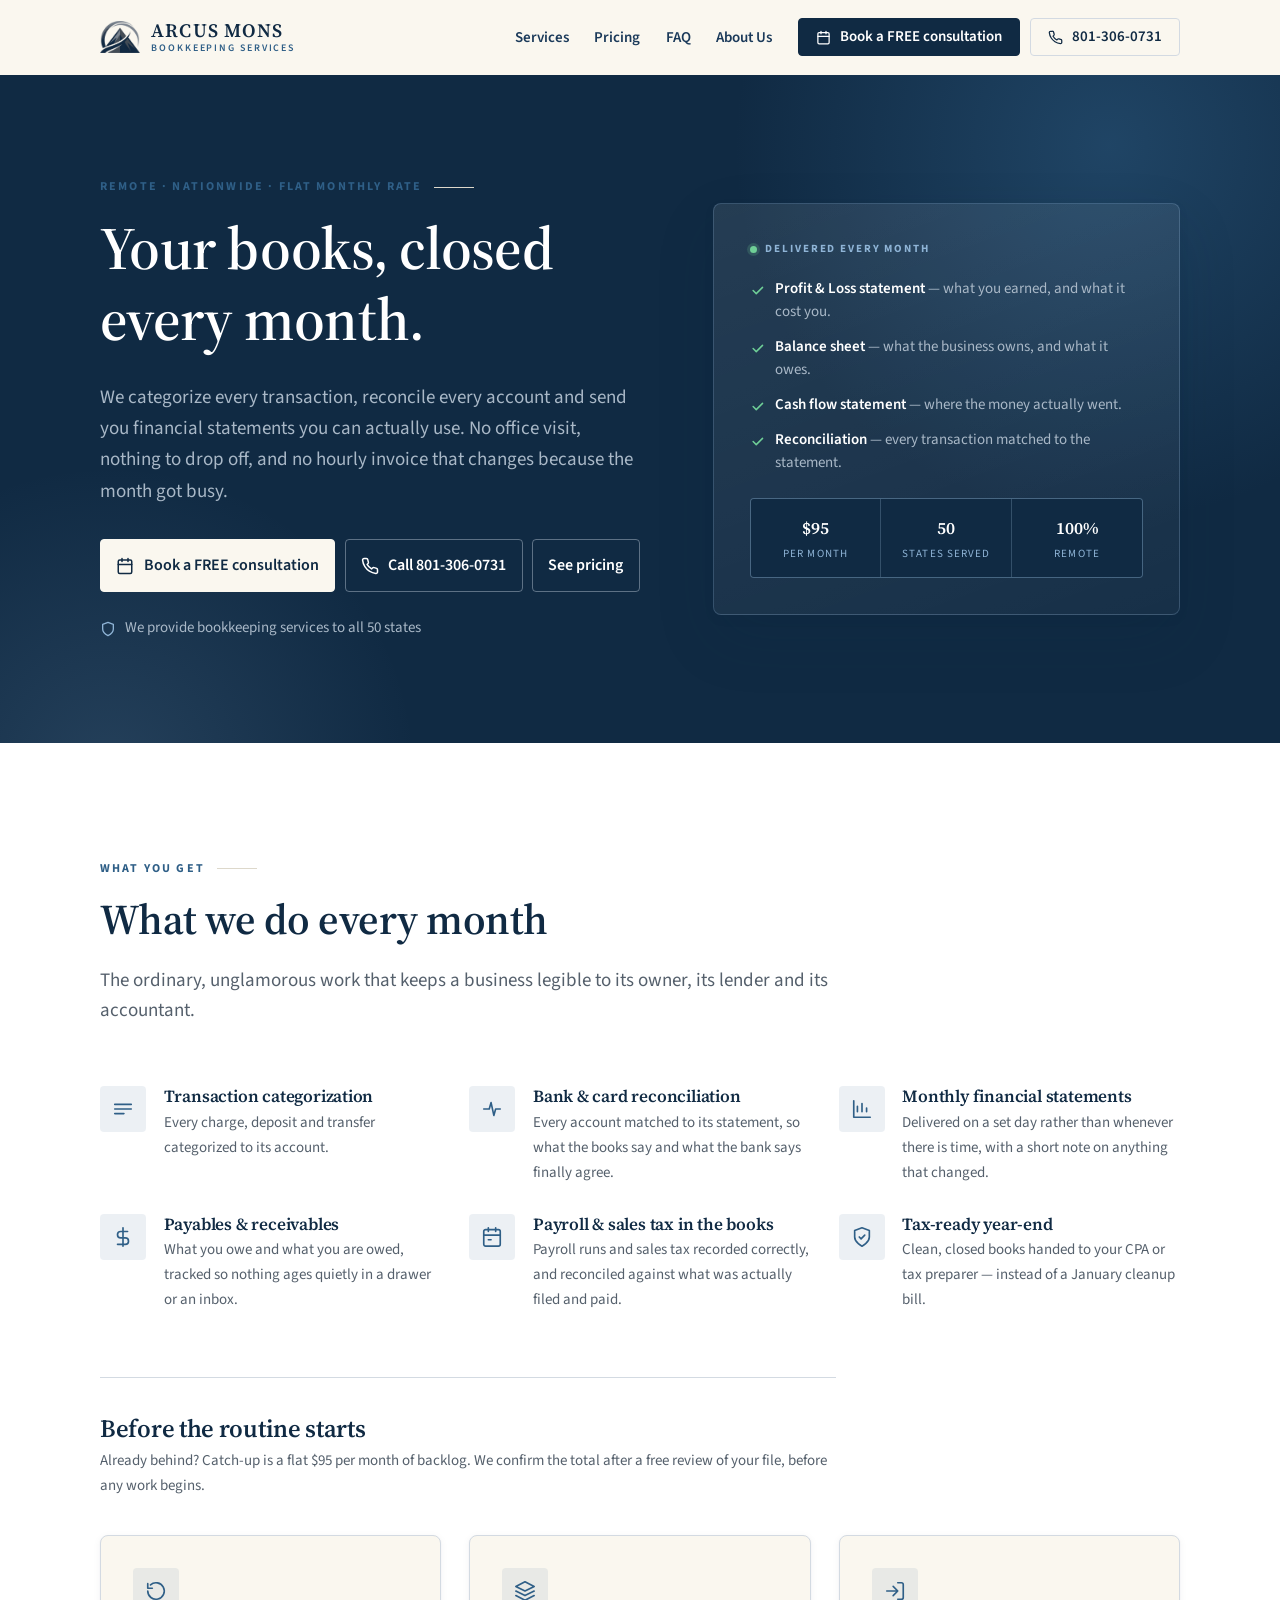
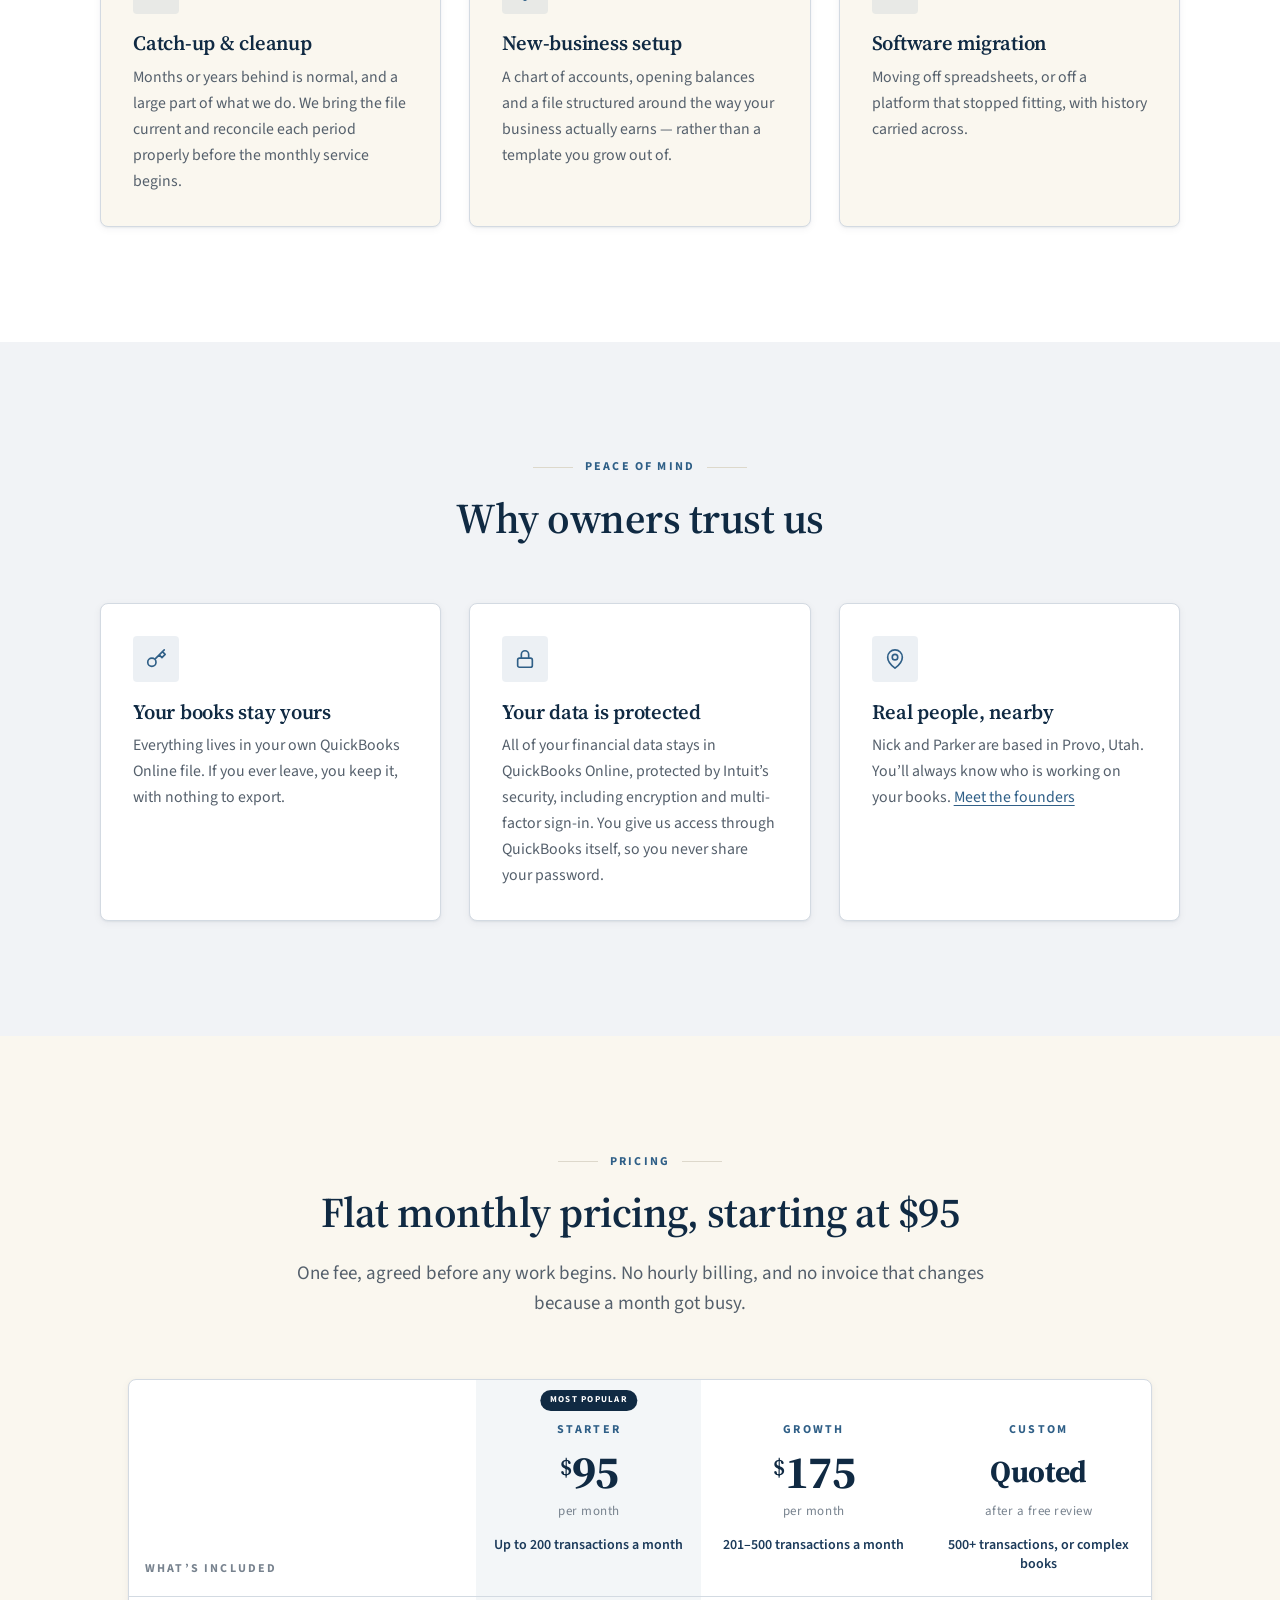
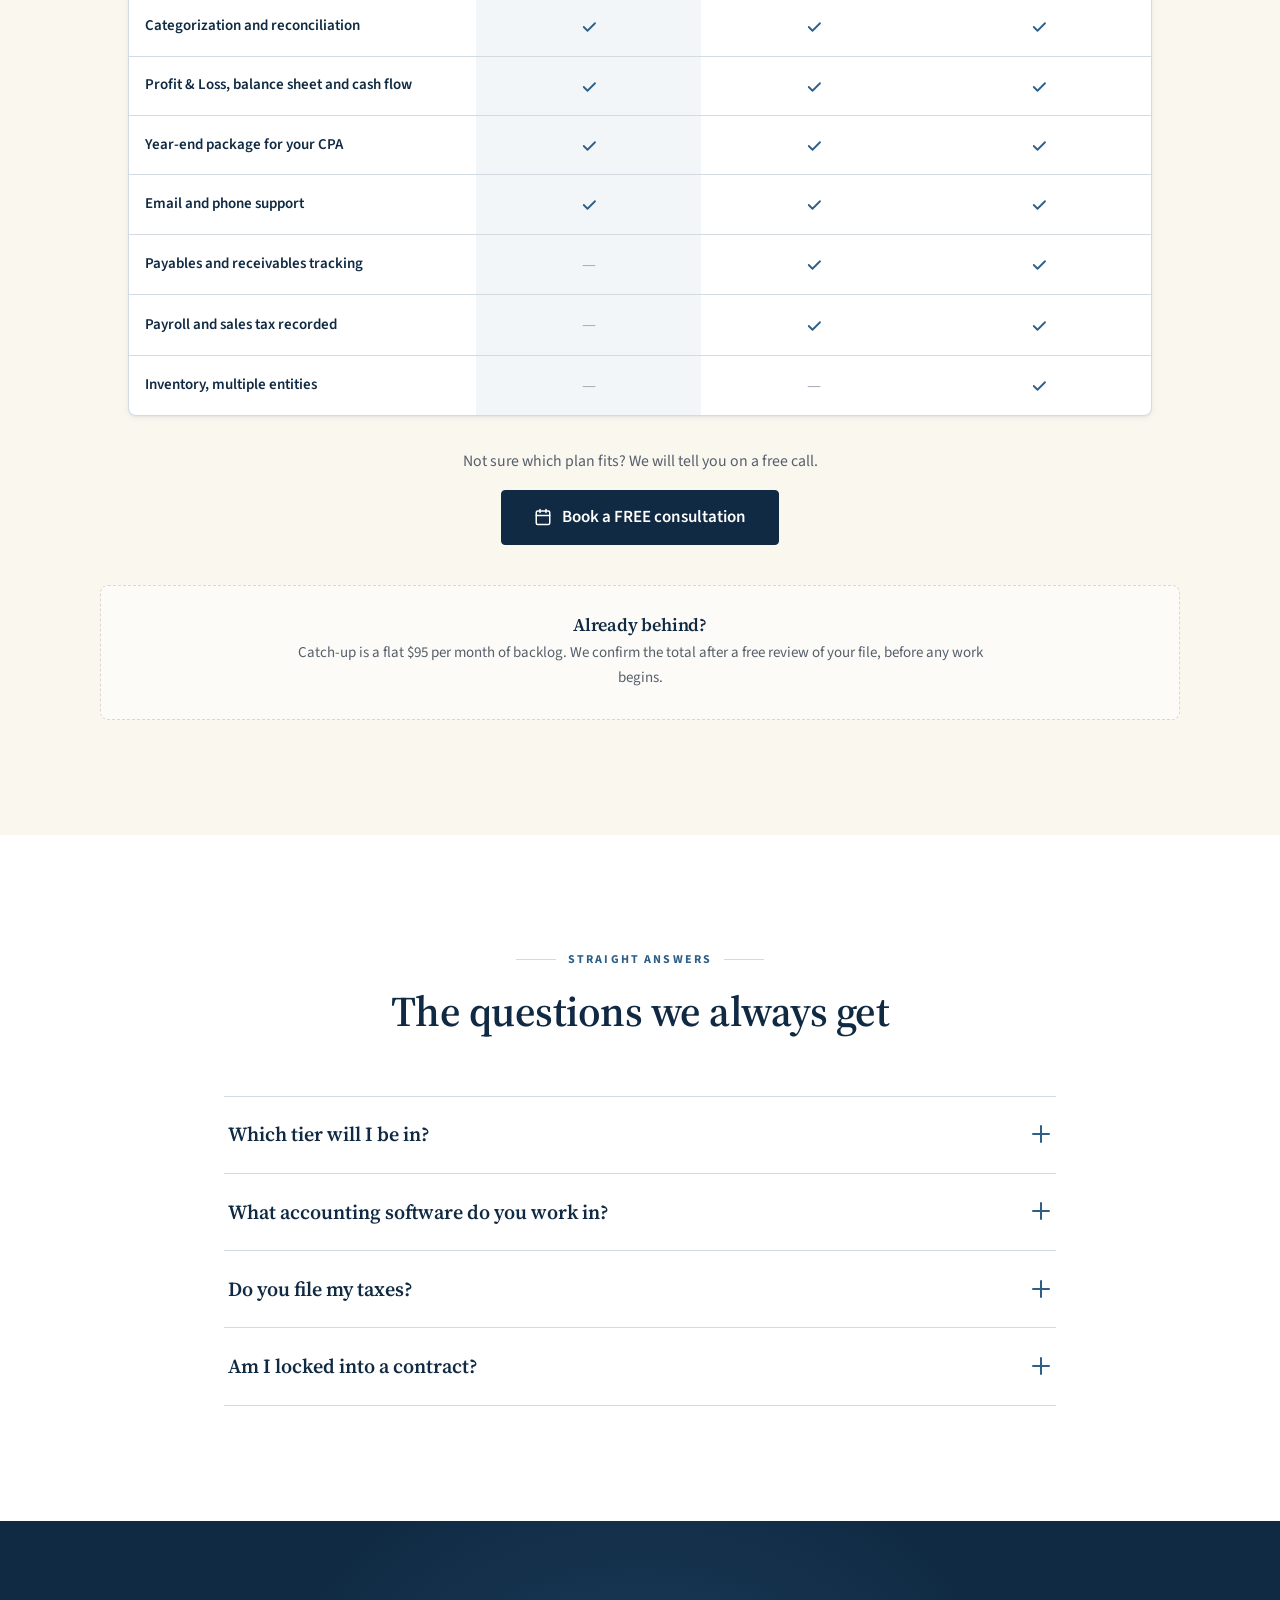
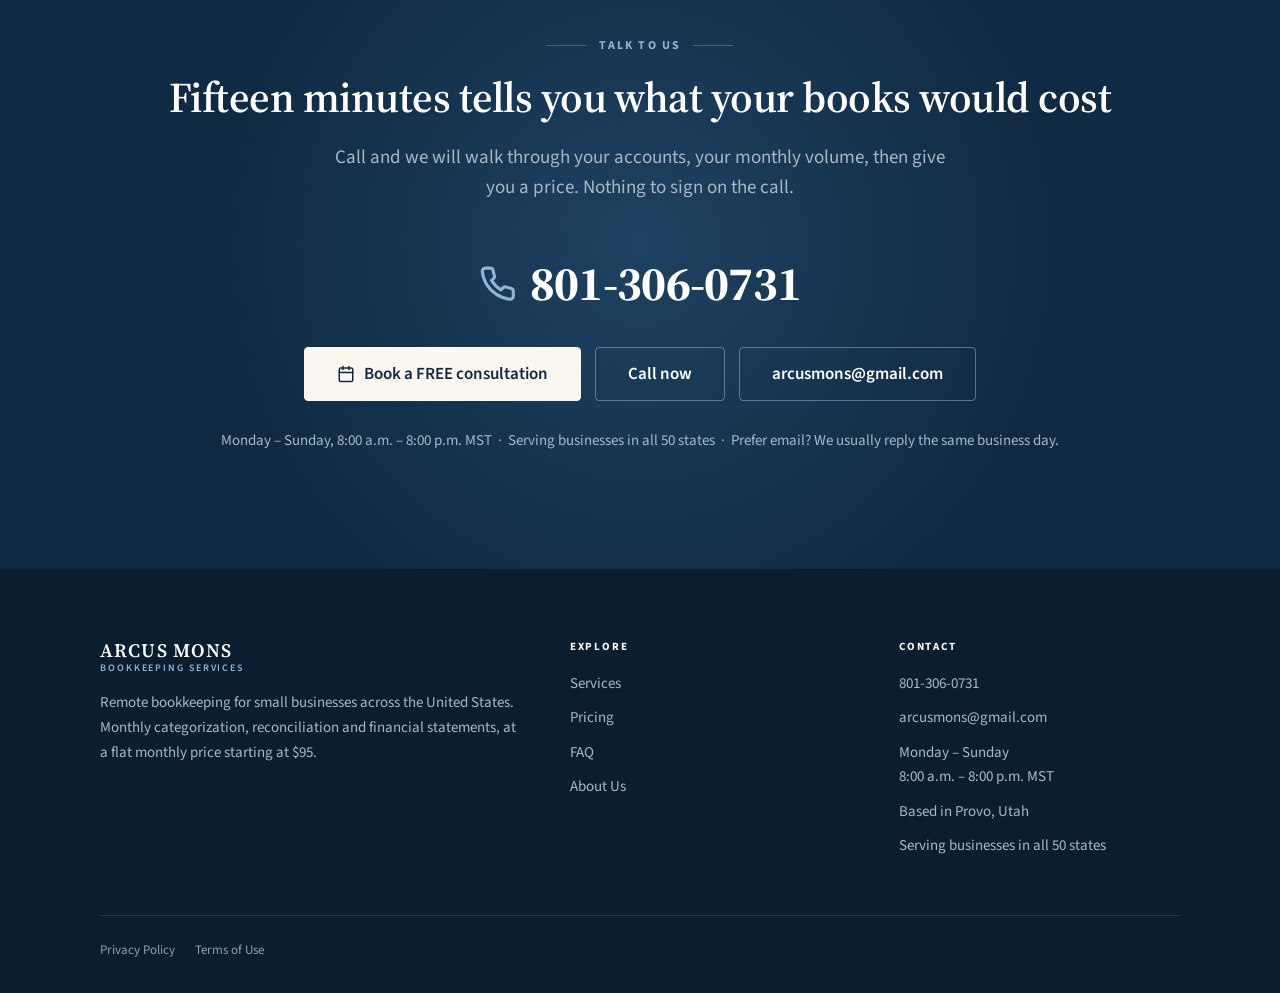
==== commit dd3cb137: "changed catchup wording" ====
--- a/index.html
+++ b/index.html
@@ -259,8 +259,8 @@
     <div class="subhead reveal">
       <h3>Before the routine starts</h3>
       <p>
-        Already behind? Catch-up starts at $95 per month of backlog. We confirm a
-        firm price after a free review of your file, before any work begins.
+        Already behind? Catch-up is a flat $95 per month of backlog. We confirm the
+        total after a free review of your file, before any work begins.
       </p>
     </div>
 
@@ -435,7 +435,7 @@
     <div class="price-aside reveal">
       <h3>Already behind?</h3>
       <p>
-        Catch-up starts at $95 per month of backlog. We confirm a firm price after a
+        Catch-up is a flat $95 per month of backlog. We confirm the total after a
         free review of your file, before any work begins.
       </p>
     </div>
@@ -705,10 +705,10 @@
           {
             "@type": "Offer",
             "name": "Catch-up bookkeeping",
-            "description": "Catch-up work for books that have fallen behind. Starts at $95 per month of backlog; a firm price is confirmed after a free review of your file, before any work begins.",
+            "description": "Catch-up work for books that have fallen behind, at a flat $95 per month of backlog. The total is confirmed after a free review of your file, before any work begins.",
             "priceSpecification": {
               "@type": "UnitPriceSpecification",
-              "minPrice": "95",
+              "price": "95",
               "priceCurrency": "USD",
               "unitText": "per month of backlog"
             },
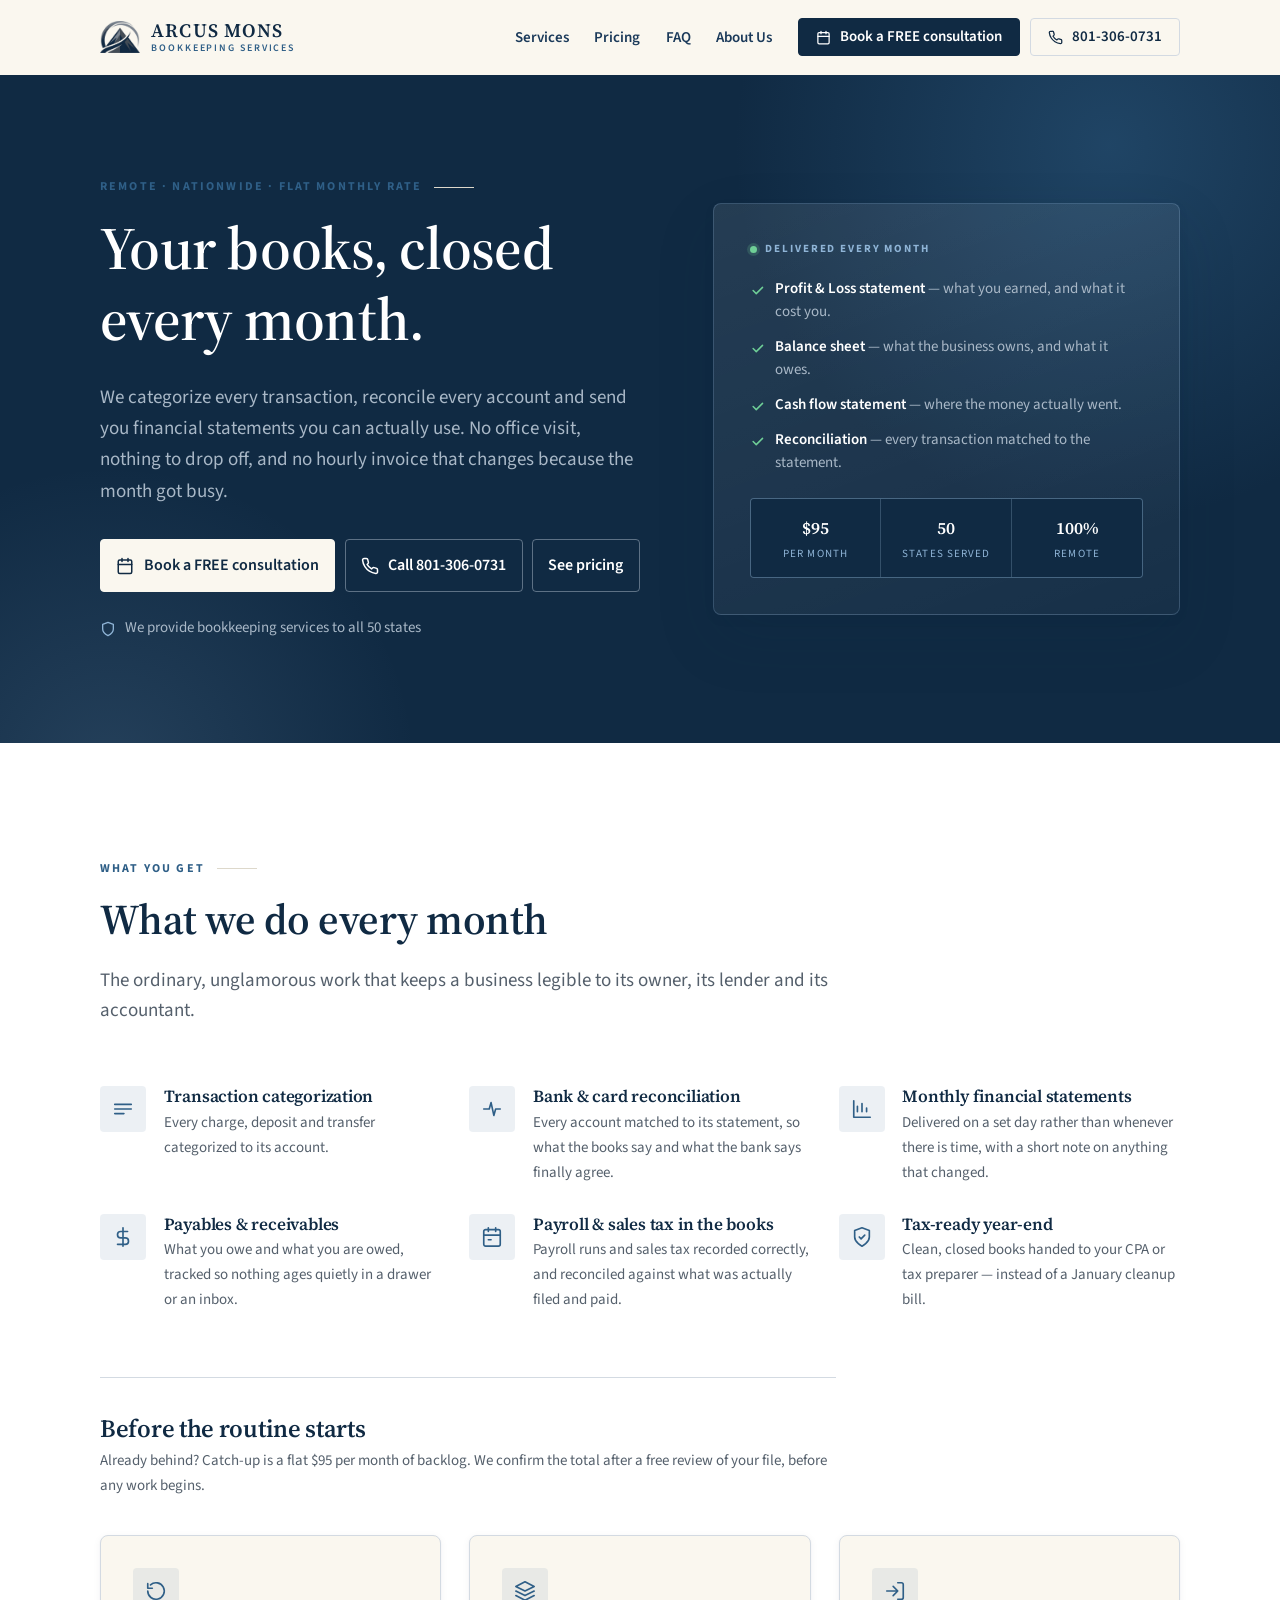
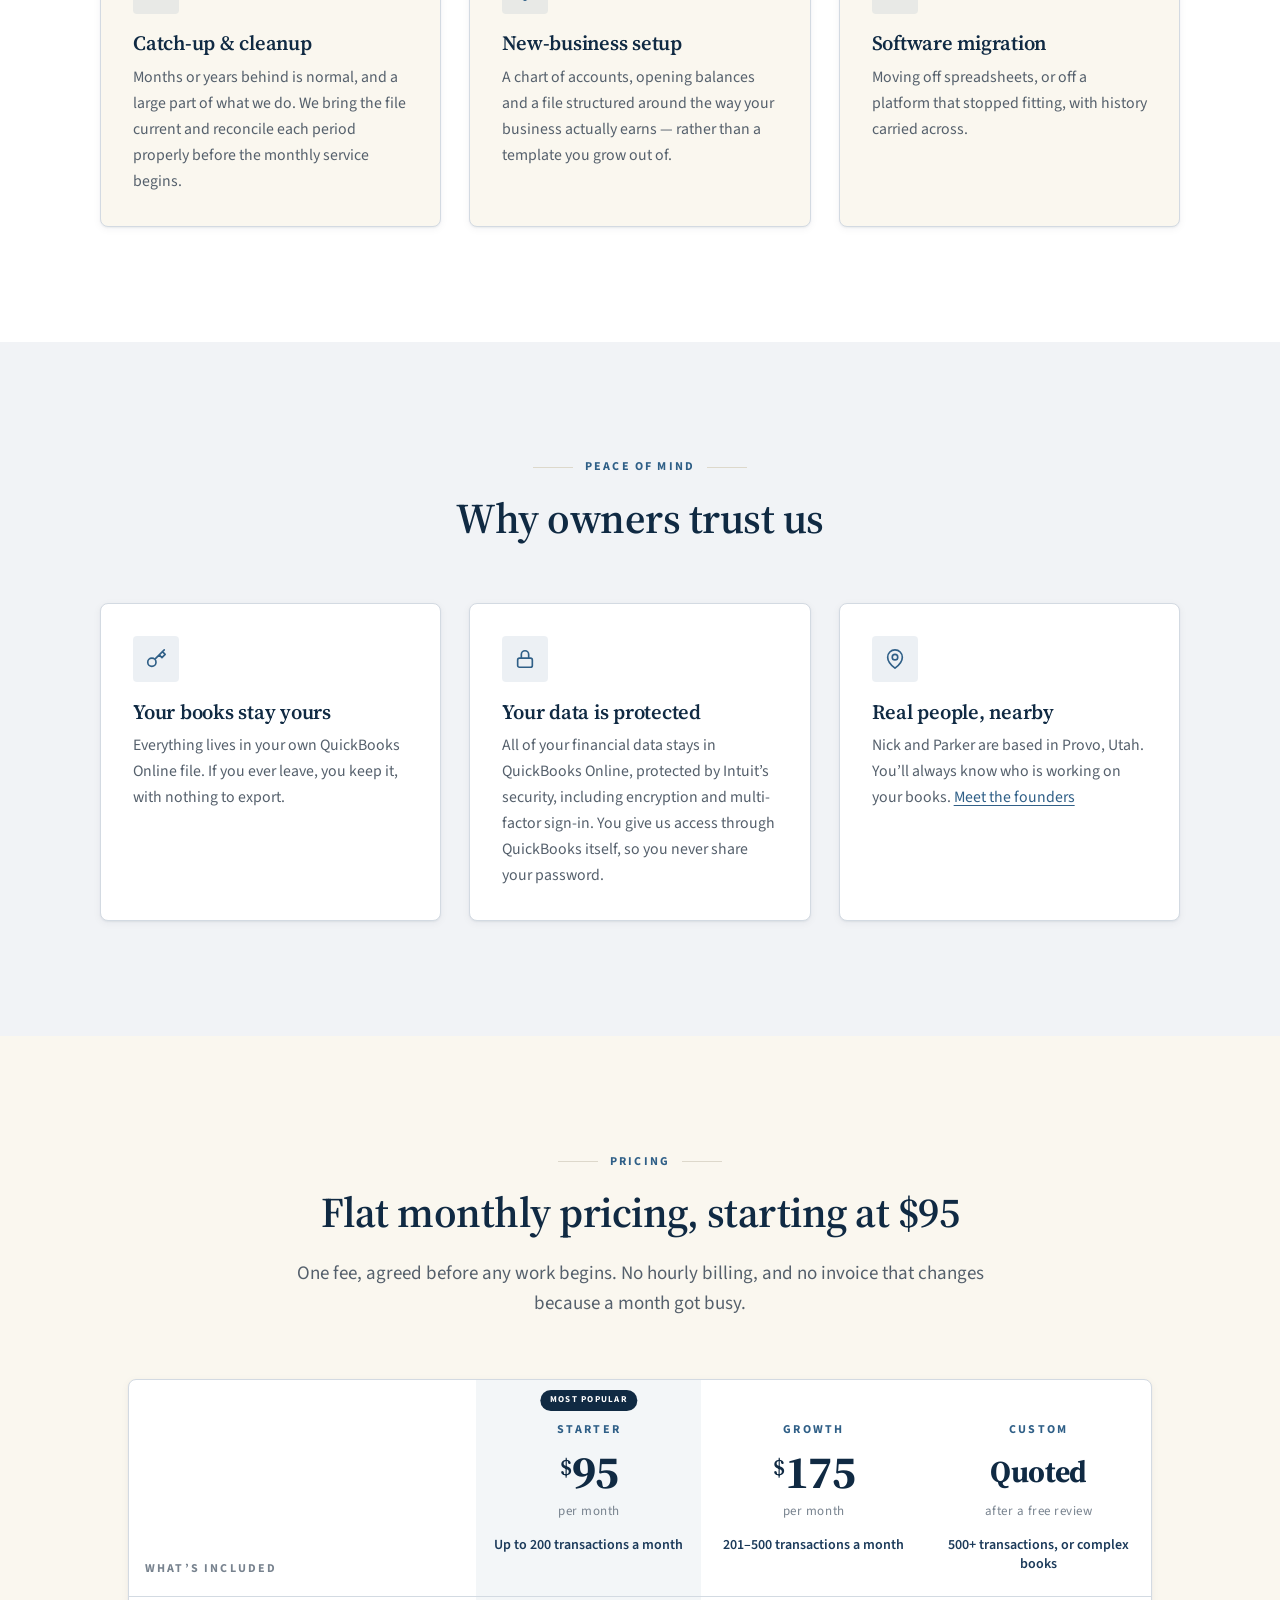
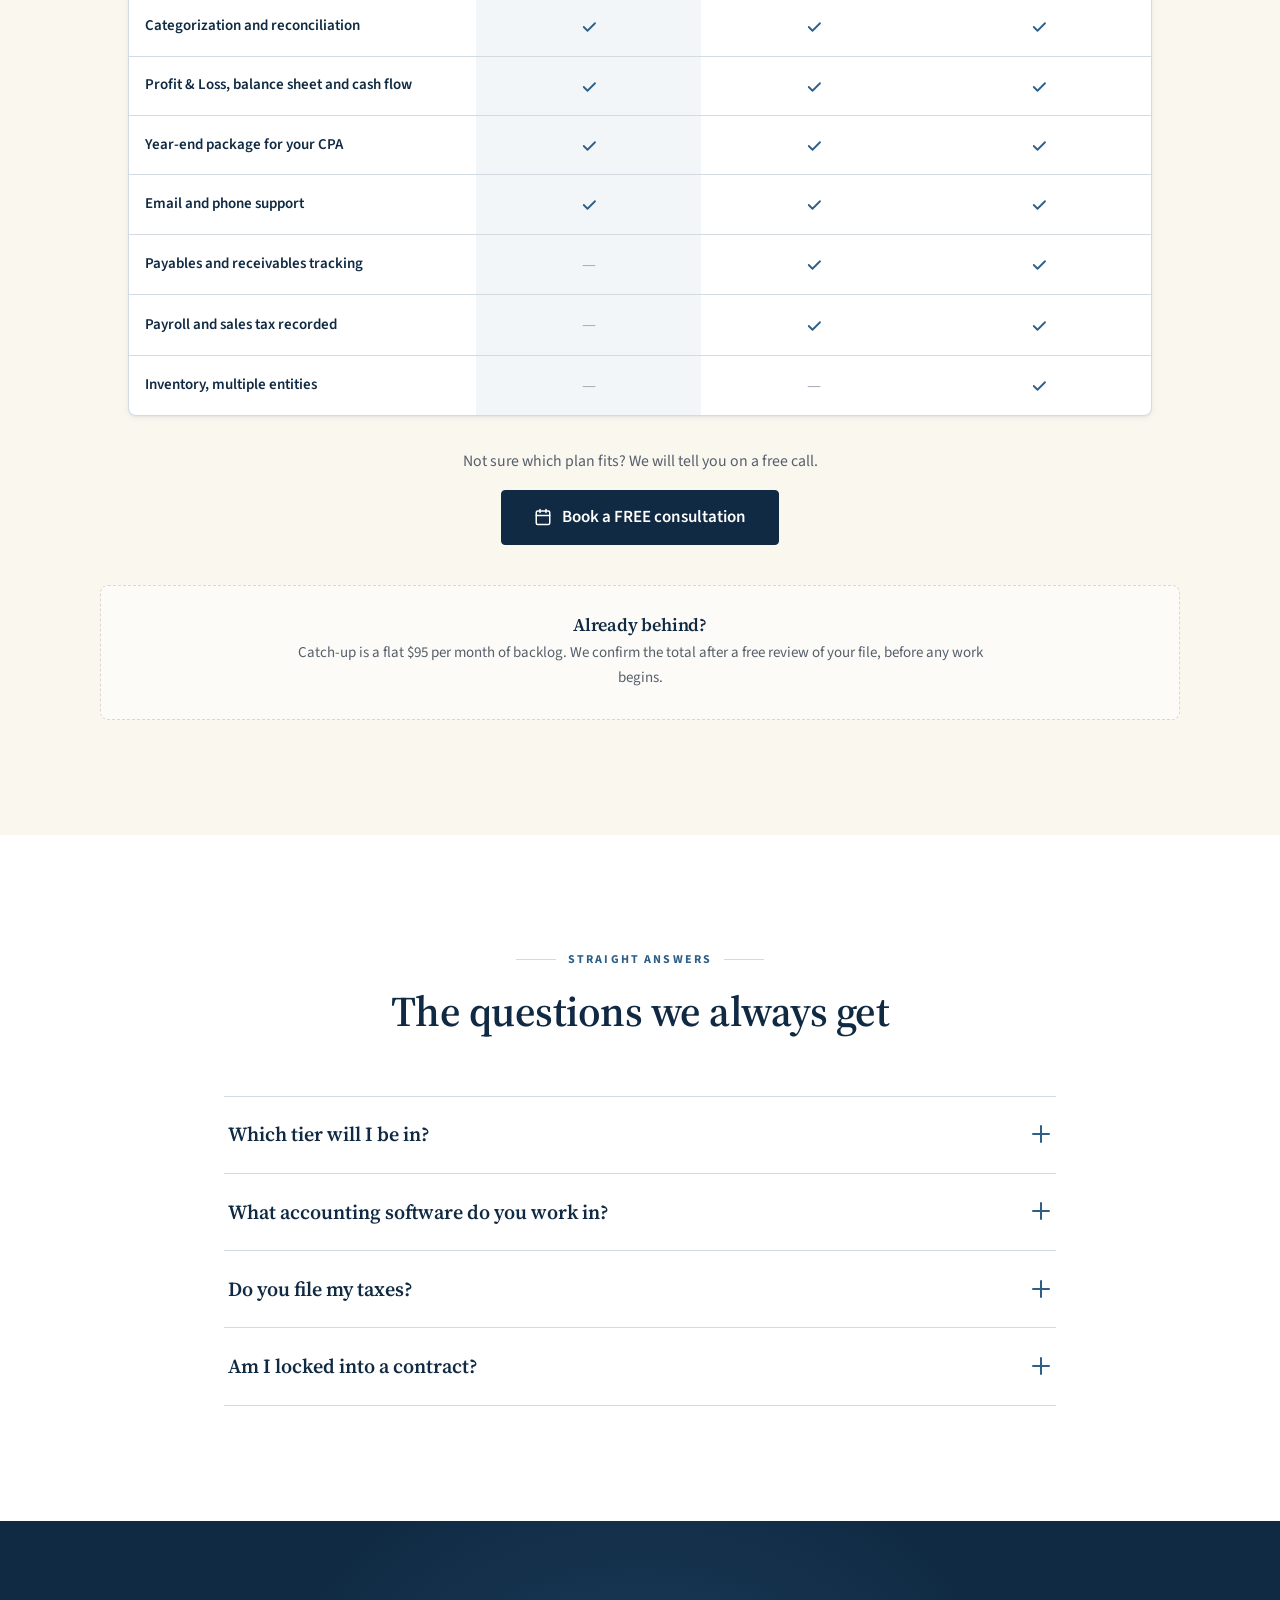
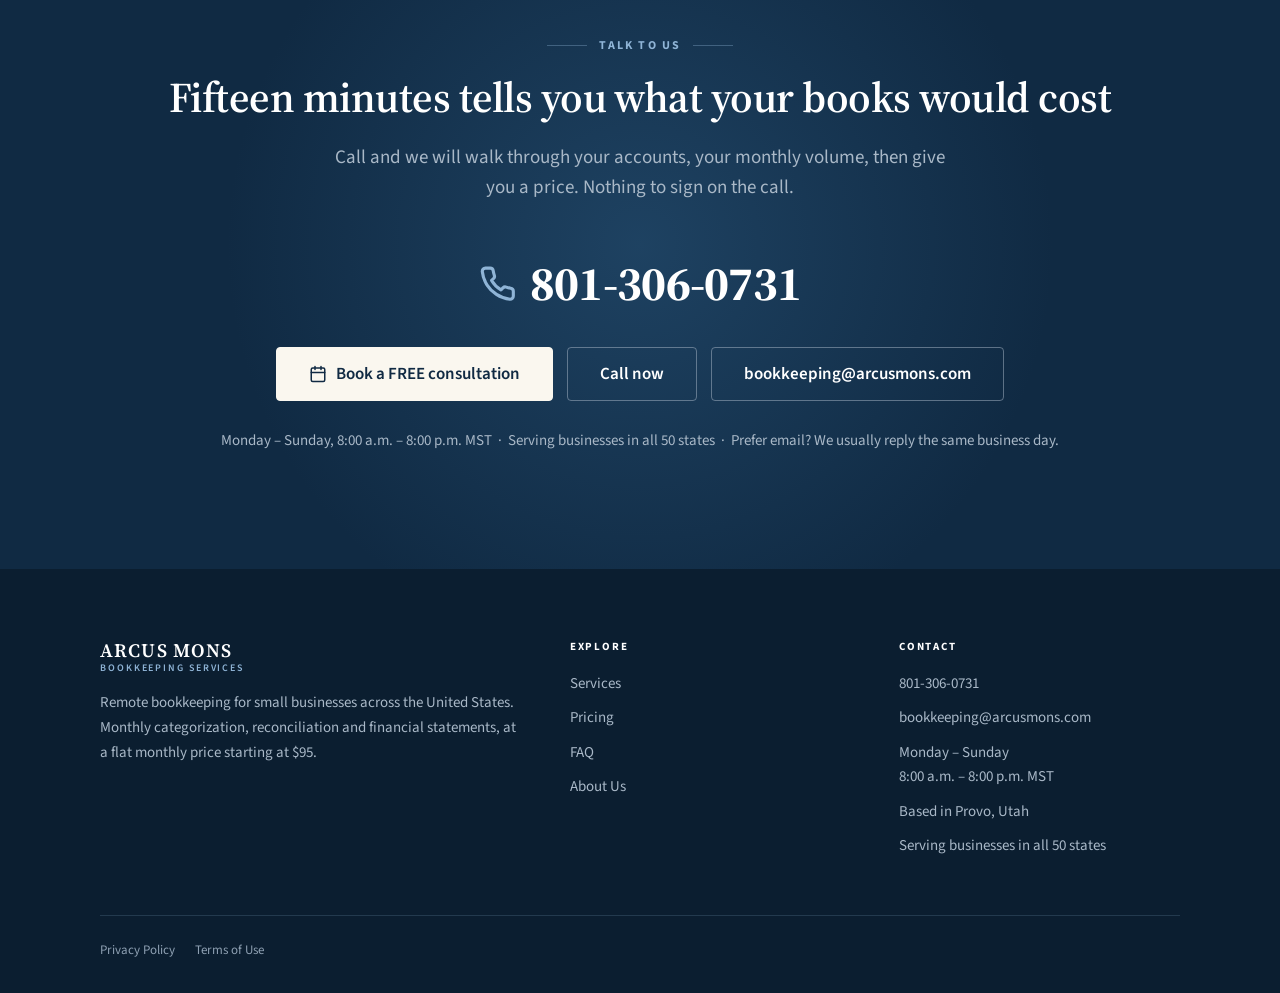
==== commit 1685311f: "changed email" ====
--- a/index.html
+++ b/index.html
@@ -511,8 +511,8 @@
         Book a FREE consultation
       </a>
       <a class="btn btn--outline-light btn--lg" href="tel:+18013060731">Call now</a>
-      <a class="btn btn--outline-light btn--lg" href="mailto:arcusmons@gmail.com?subject=Bookkeeping%20enquiry&amp;body=Business%20name%3A%0AState%3A%0AWhat%20the%20business%20does%3A%0AAccounting%20software%20(if%20any)%3A%0AHow%20far%20behind%20the%20books%20are%3A%0ABest%20time%20to%20call%3A%0A">
-        arcusmons@gmail.com
+      <a class="btn btn--outline-light btn--lg" href="mailto:bookkeeping@arcusmons.com?subject=Bookkeeping%20enquiry&amp;body=Business%20name%3A%0AState%3A%0AWhat%20the%20business%20does%3A%0AAccounting%20software%20(if%20any)%3A%0AHow%20far%20behind%20the%20books%20are%3A%0ABest%20time%20to%20call%3A%0A">
+        bookkeeping@arcusmons.com
       </a>
     </div>
 
@@ -560,7 +560,7 @@
         <h4>Contact</h4>
         <ul>
           <li><a href="tel:+18013060731">801-306-0731</a></li>
-          <li><a href="mailto:arcusmons@gmail.com">arcusmons@gmail.com</a></li>
+          <li><a href="mailto:bookkeeping@arcusmons.com">bookkeeping@arcusmons.com</a></li>
           <li>Monday &ndash; Sunday<br>8:00 a.m. &ndash; 8:00 p.m. MST</li>
           <li>Based in Provo, Utah</li>
           <li>Serving businesses in all 50 states</li>
@@ -599,7 +599,7 @@
       ],
       "description": "Arcus Mons, based in Provo, Utah, provides remote monthly bookkeeping for small businesses across the United States: transaction categorization, account reconciliation, financial statements, catch-up work and tax-ready year-end books, all in QuickBooks Online.",
       "telephone": "+1-801-306-0731",
-      "email": "arcusmons@gmail.com",
+      "email": "bookkeeping@arcusmons.com",
       "address": {
         "@type": "PostalAddress",
         "addressLocality": "Provo",
@@ -632,7 +632,7 @@
         "@type": "ContactPoint",
         "contactType": "customer service",
         "telephone": "+1-801-306-0731",
-        "email": "arcusmons@gmail.com",
+        "email": "bookkeeping@arcusmons.com",
         "areaServed": "US",
         "availableLanguage": "English",
         "hoursAvailable": [
@@ -654,10 +654,10 @@
       },
       "founder": [
         {
+          "@id": "https://arcusmons.com/about.html#nicholas-shiner"
+        },
+        {
           "@id": "https://arcusmons.com/about.html#parker-smith"
-        },
-        {
-          "@id": "https://arcusmons.com/about.html#nicholas-shiner"
         }
       ],
       "knowsAbout": [
@@ -793,8 +793,9 @@
     },
     {
       "@type": "Person",
-      "@id": "https://arcusmons.com/about.html#parker-smith",
-      "name": "Parker Smith",
+      "@id": "https://arcusmons.com/about.html#nicholas-shiner",
+      "name": "Nicholas Shiner",
+      "alternateName": "Nick Shiner",
       "jobTitle": "Founder",
       "worksFor": {
         "@id": "https://arcusmons.com/#organization"
@@ -803,9 +804,8 @@
     },
     {
       "@type": "Person",
-      "@id": "https://arcusmons.com/about.html#nicholas-shiner",
-      "name": "Nicholas Shiner",
-      "alternateName": "Nick Shiner",
+      "@id": "https://arcusmons.com/about.html#parker-smith",
+      "name": "Parker Smith",
       "jobTitle": "Founder",
       "worksFor": {
         "@id": "https://arcusmons.com/#organization"
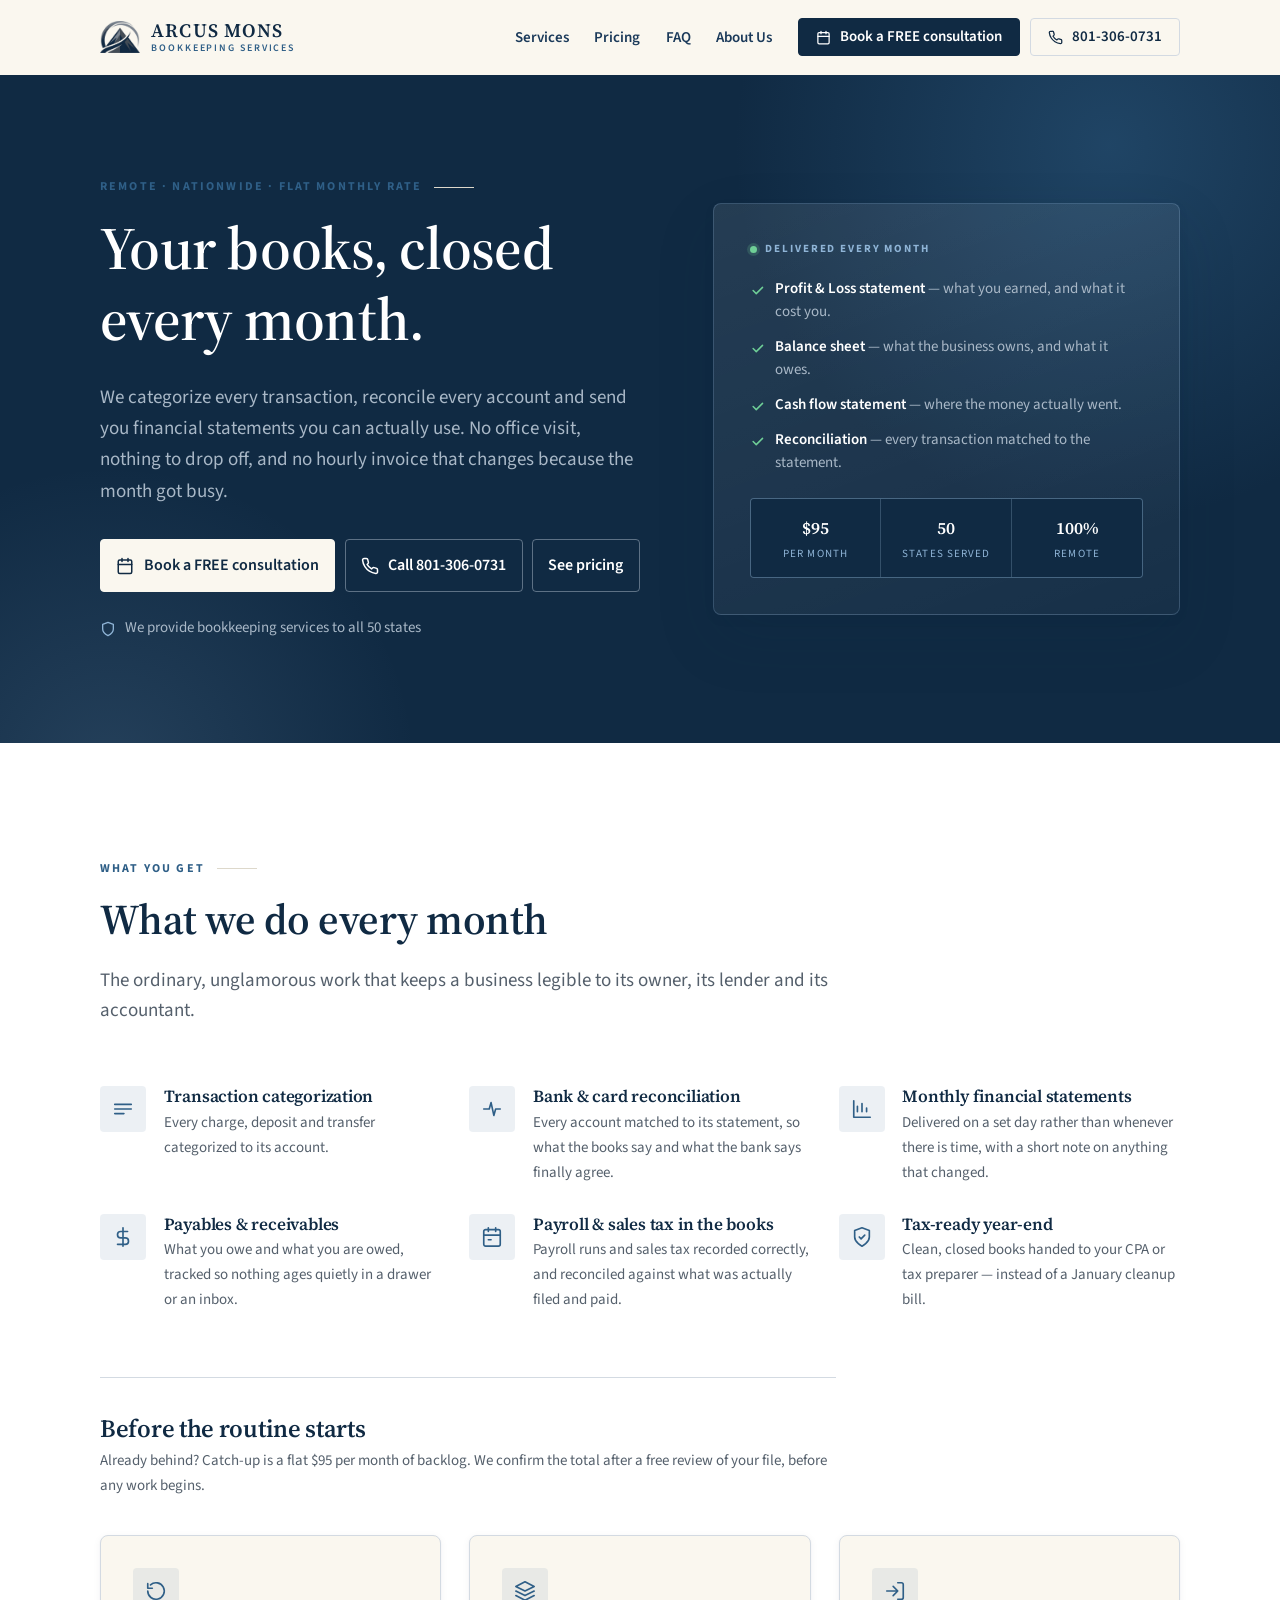
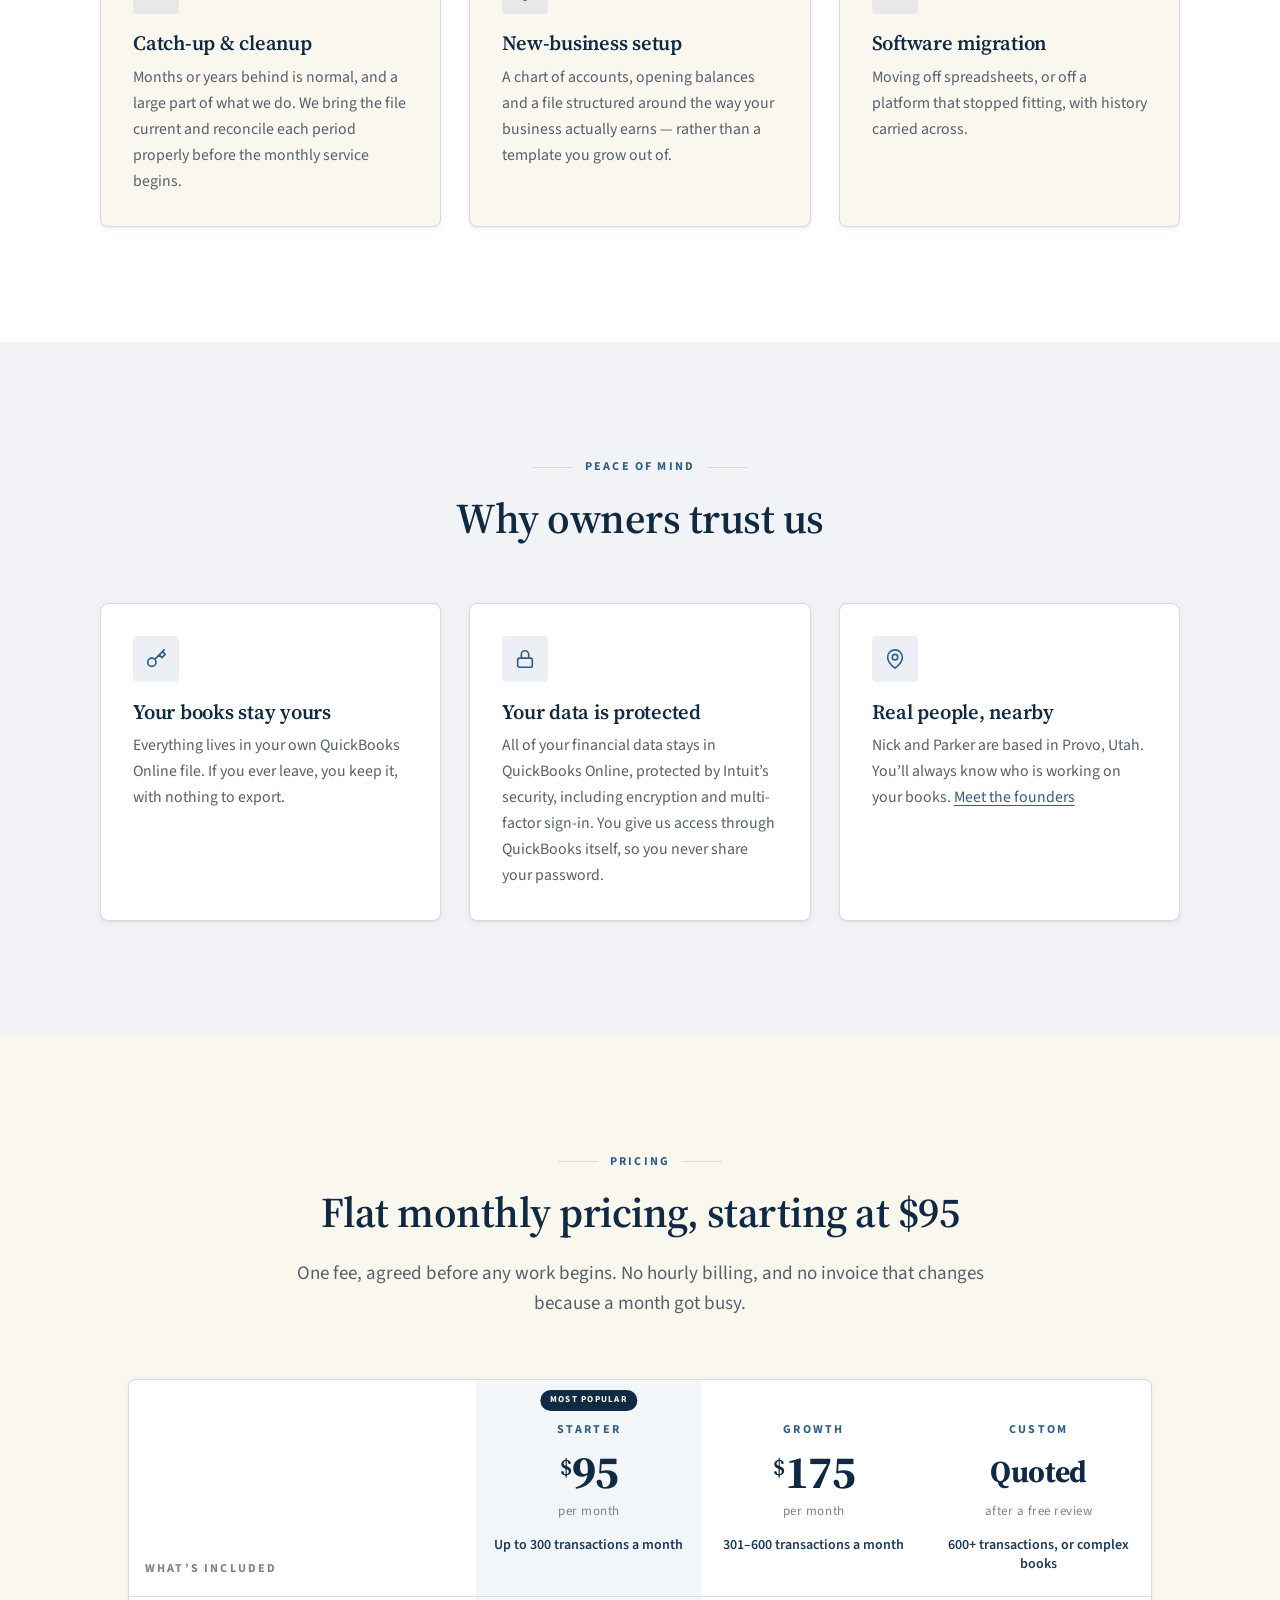
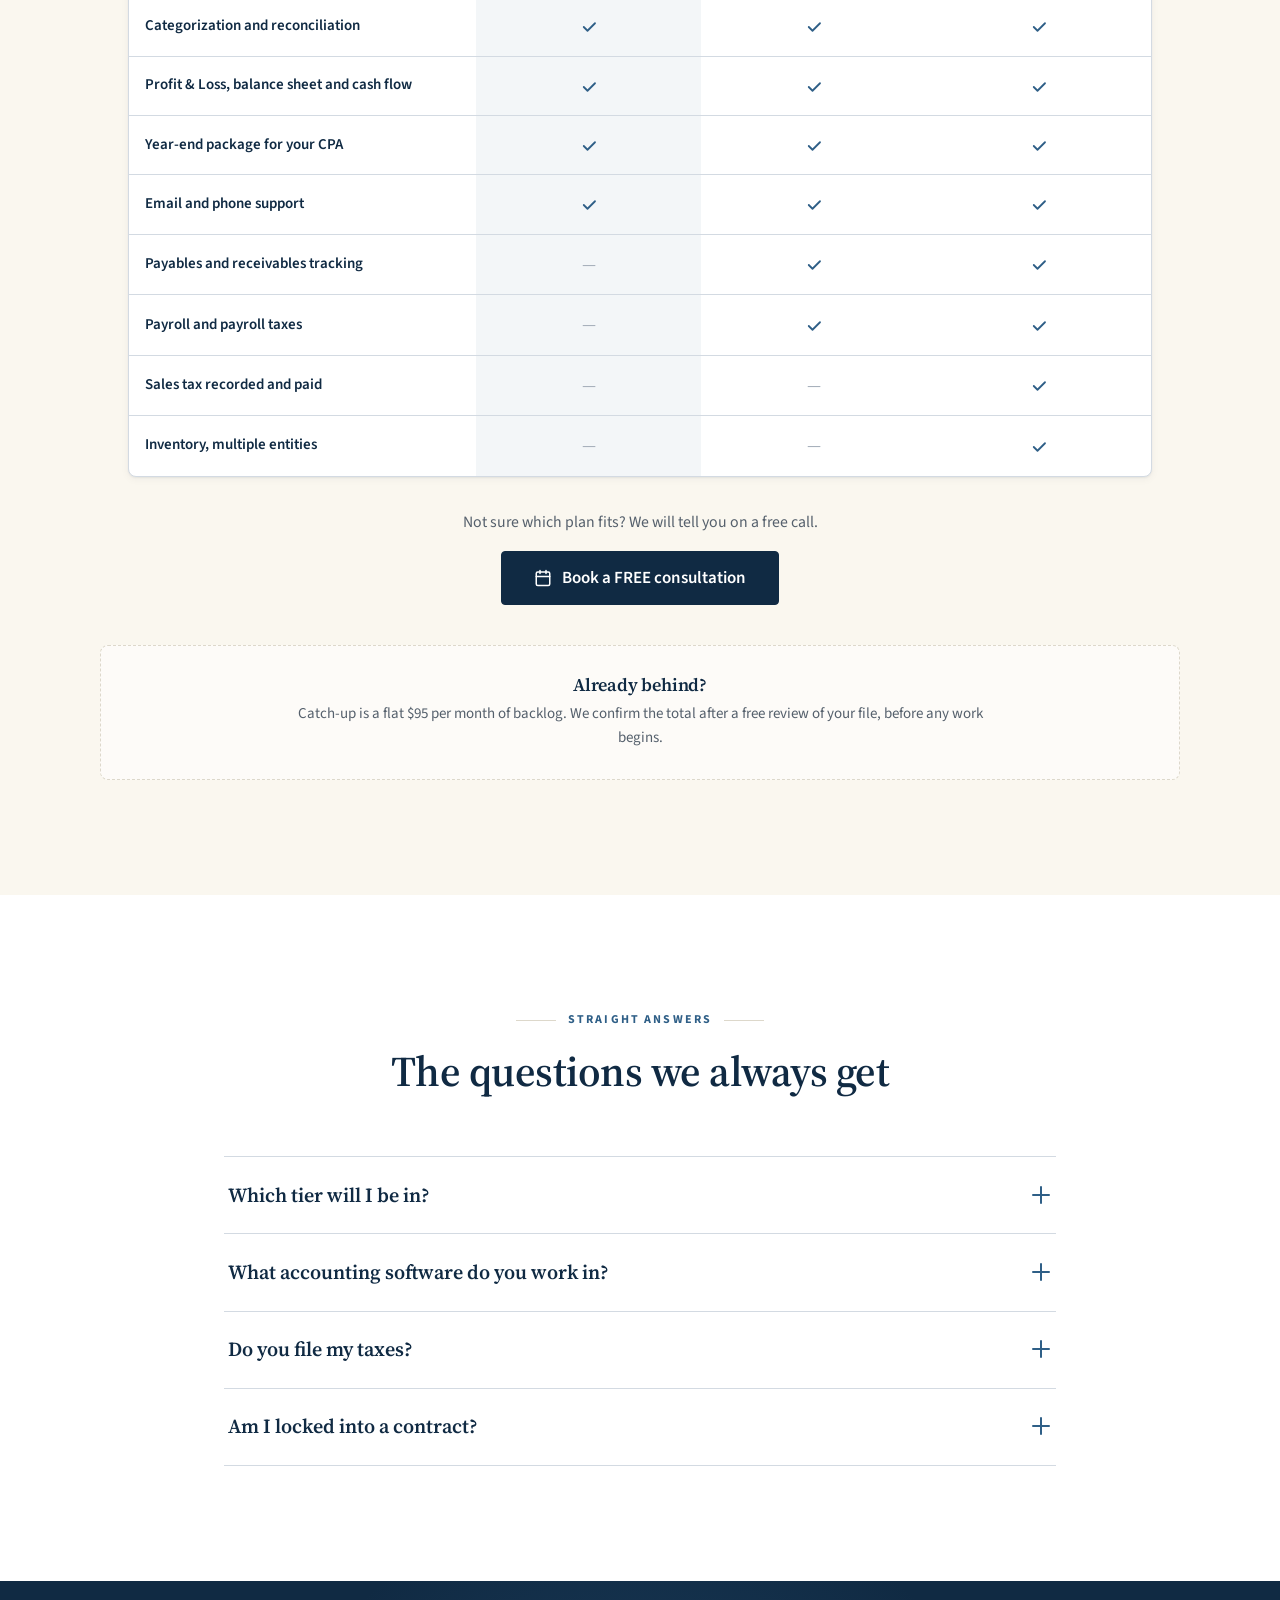
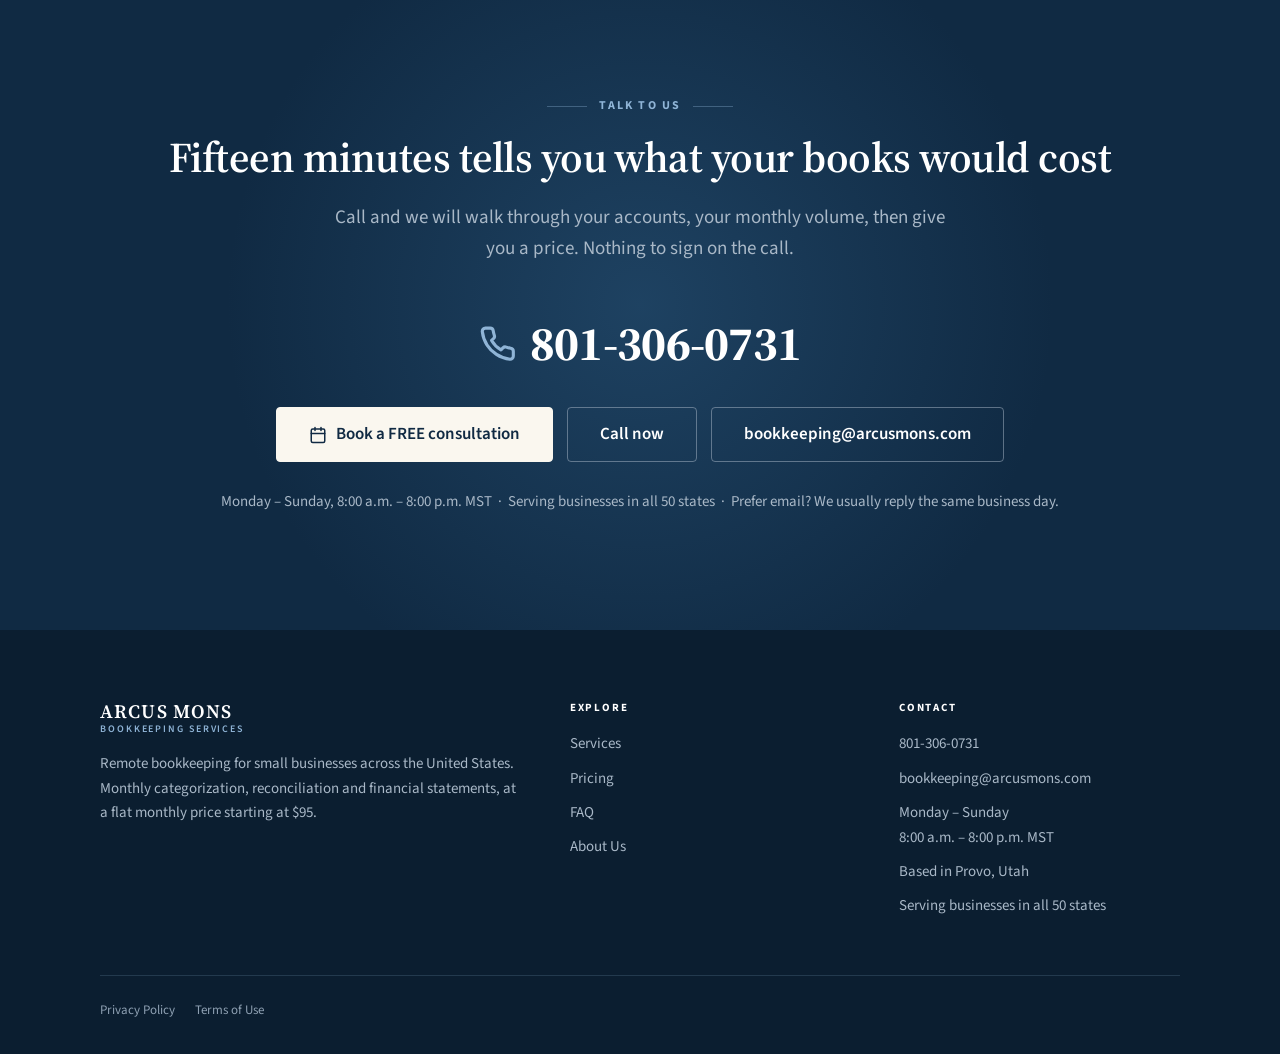
==== commit 54b8cc82: "adjusted price tier info" ====
--- a/index.html
+++ b/index.html
@@ -29,8 +29,8 @@
   written two ways on purpose: 801-306-0731 for display, and +18013060731 in
   every tel: link (E.164 — no dashes), which is what makes it tap-to-dial.
 
-  Pricing: three plans in one comparison table — $95 Starter (up to 200
-  transactions a month), $175 Growth (201–500), Custom (quoted; 500+ or complex).
+  Pricing: three plans in one comparison table — $95 Starter (up to 300
+  transactions a month), $175 Growth (301–600), Custom (quoted; 600+ or complex).
 
   Six sections, each earning its place — see README §3. Before adding a
   new one, check the fact is not already stated somewhere above.
@@ -355,28 +355,28 @@
               <span class="tier-name">Starter</span>
               <span class="tier-price"><span class="currency">$</span>95</span>
               <span class="tier-period">per month</span>
-              <span class="tier-volume">Up to 200 transactions a month</span>
+              <span class="tier-volume">Up to 300 transactions a month</span>
             </th>
             <th scope="col">
               <span class="tier-name">Growth</span>
               <span class="tier-price"><span class="currency">$</span>175</span>
               <span class="tier-period">per month</span>
-              <span class="tier-volume">201&ndash;500 transactions a month</span>
+              <span class="tier-volume">301&ndash;600 transactions a month</span>
             </th>
             <th scope="col">
               <span class="tier-name">Custom</span>
               <span class="tier-price tier-price--quoted">Quoted</span>
               <span class="tier-period">after a free review</span>
-              <span class="tier-volume">500+ transactions, or complex books</span>
+              <span class="tier-volume">600+ transactions, or complex books</span>
             </th>
           </tr>
         </thead>
         <tbody>
         <tr class="tier-volume-row">
           <th scope="row">Transactions a month</th>
-          <td class="is-featured">Up to 200</td>
-          <td>201&ndash;500</td>
-          <td>500+ or complex</td>
+          <td class="is-featured">Up to 300</td>
+          <td>301&ndash;600</td>
+          <td>600+ or complex</td>
         </tr>
         <tr>
           <th scope="row">Categorization and reconciliation</th>
@@ -409,9 +409,15 @@
           <td><svg width="18" height="18" viewBox="0 0 24 24" fill="none" stroke="currentColor" stroke-width="2.4" stroke-linecap="round" stroke-linejoin="round" aria-hidden="true"><path d="m5 12 5 5L20 7"/></svg><span class="visually-hidden">Included</span></td>
         </tr>
         <tr>
-          <th scope="row">Payroll and sales tax recorded</th>
+          <th scope="row">Payroll and payroll taxes</th>
           <td class="is-featured"><span class="tier-no" aria-hidden="true">&mdash;</span><span class="visually-hidden">Not included</span></td>
           <td><svg width="18" height="18" viewBox="0 0 24 24" fill="none" stroke="currentColor" stroke-width="2.4" stroke-linecap="round" stroke-linejoin="round" aria-hidden="true"><path d="m5 12 5 5L20 7"/></svg><span class="visually-hidden">Included</span></td>
+          <td><svg width="18" height="18" viewBox="0 0 24 24" fill="none" stroke="currentColor" stroke-width="2.4" stroke-linecap="round" stroke-linejoin="round" aria-hidden="true"><path d="m5 12 5 5L20 7"/></svg><span class="visually-hidden">Included</span></td>
+        </tr>
+        <tr>
+          <th scope="row">Sales tax recorded and paid</th>
+          <td class="is-featured"><span class="tier-no" aria-hidden="true">&mdash;</span><span class="visually-hidden">Not included</span></td>
+          <td><span class="tier-no" aria-hidden="true">&mdash;</span><span class="visually-hidden">Not included</span></td>
           <td><svg width="18" height="18" viewBox="0 0 24 24" fill="none" stroke="currentColor" stroke-width="2.4" stroke-linecap="round" stroke-linejoin="round" aria-hidden="true"><path d="m5 12 5 5L20 7"/></svg><span class="visually-hidden">Included</span></td>
         </tr>
         <tr>
@@ -460,7 +466,7 @@
       <details class="faq-item">
         <summary>Which tier will I be in?<span class="faq-icon" aria-hidden="true"></span></summary>
         <div class="faq-answer">
-          <p>Volume decides it. Up to 200 transactions a month is Starter, and 201 to 500 is Growth. Above 500, or with inventory or multiple entities, we quote a Custom price after a free review of your file.</p>
+          <p>Volume decides it. Up to 300 transactions a month is Starter, and 301 to 600 is Growth. Above 600, or with inventory, multiple entities or sales tax, we quote a Custom price after a free review of your file.</p>
         </div>
       </details>
 
@@ -675,7 +681,7 @@
           {
             "@type": "Offer",
             "name": "Starter",
-            "description": "Monthly bookkeeping for up to 200 transactions a month: categorization and reconciliation; Profit & Loss, balance sheet and cash flow; year-end package for your CPA; email and phone support.",
+            "description": "Monthly bookkeeping for up to 300 transactions a month: categorization and reconciliation; Profit & Loss, balance sheet and cash flow; year-end package for your CPA; email and phone support.",
             "priceSpecification": {
               "@type": "UnitPriceSpecification",
               "price": "95",
@@ -687,7 +693,7 @@
           {
             "@type": "Offer",
             "name": "Growth",
-            "description": "Monthly bookkeeping for 201 to 500 transactions a month: categorization and reconciliation; Profit & Loss, balance sheet and cash flow; year-end package for your CPA; email and phone support; payables and receivables tracking; payroll and sales tax recorded.",
+            "description": "Monthly bookkeeping for 301 to 600 transactions a month: categorization and reconciliation; Profit & Loss, balance sheet and cash flow; year-end package for your CPA; email and phone support; payables and receivables tracking; payroll and payroll taxes.",
             "priceSpecification": {
               "@type": "UnitPriceSpecification",
               "price": "175",
@@ -699,7 +705,7 @@
           {
             "@type": "Offer",
             "name": "Custom",
-            "description": "Monthly bookkeeping for more than 500 transactions a month or complex books, including inventory and multiple entities: everything in Growth. Priced after a free review of your file.",
+            "description": "Monthly bookkeeping for more than 600 transactions a month or complex books: everything in Growth, plus sales tax recorded and paid, inventory and multiple entities. Priced after a free review of your file.",
             "areaServed": "US"
           },
           {
@@ -831,7 +837,7 @@
           "name": "Which tier will I be in?",
           "acceptedAnswer": {
             "@type": "Answer",
-            "text": "Volume decides it. Up to 200 transactions a month is Starter, and 201 to 500 is Growth. Above 500, or with inventory or multiple entities, we quote a Custom price after a free review of your file."
+            "text": "Volume decides it. Up to 300 transactions a month is Starter, and 301 to 600 is Growth. Above 600, or with inventory, multiple entities or sales tax, we quote a Custom price after a free review of your file."
           }
         },
         {
